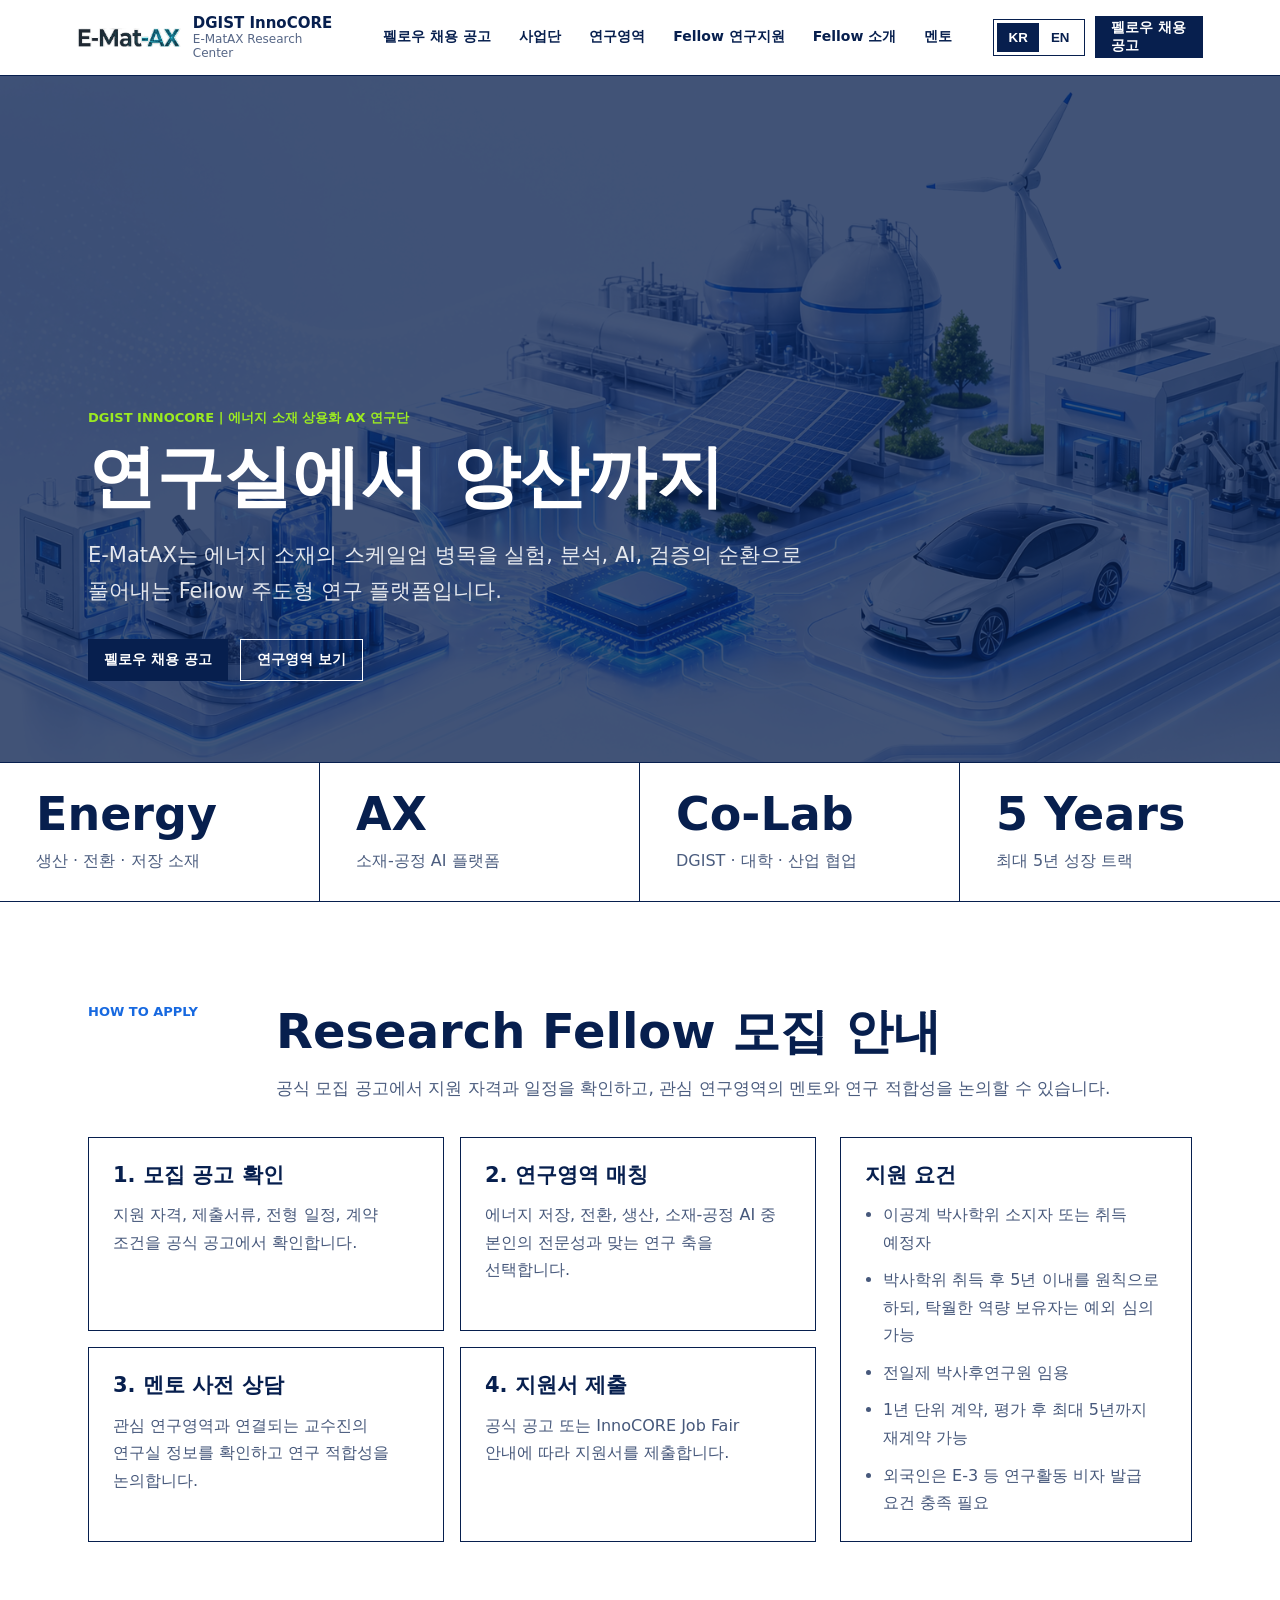
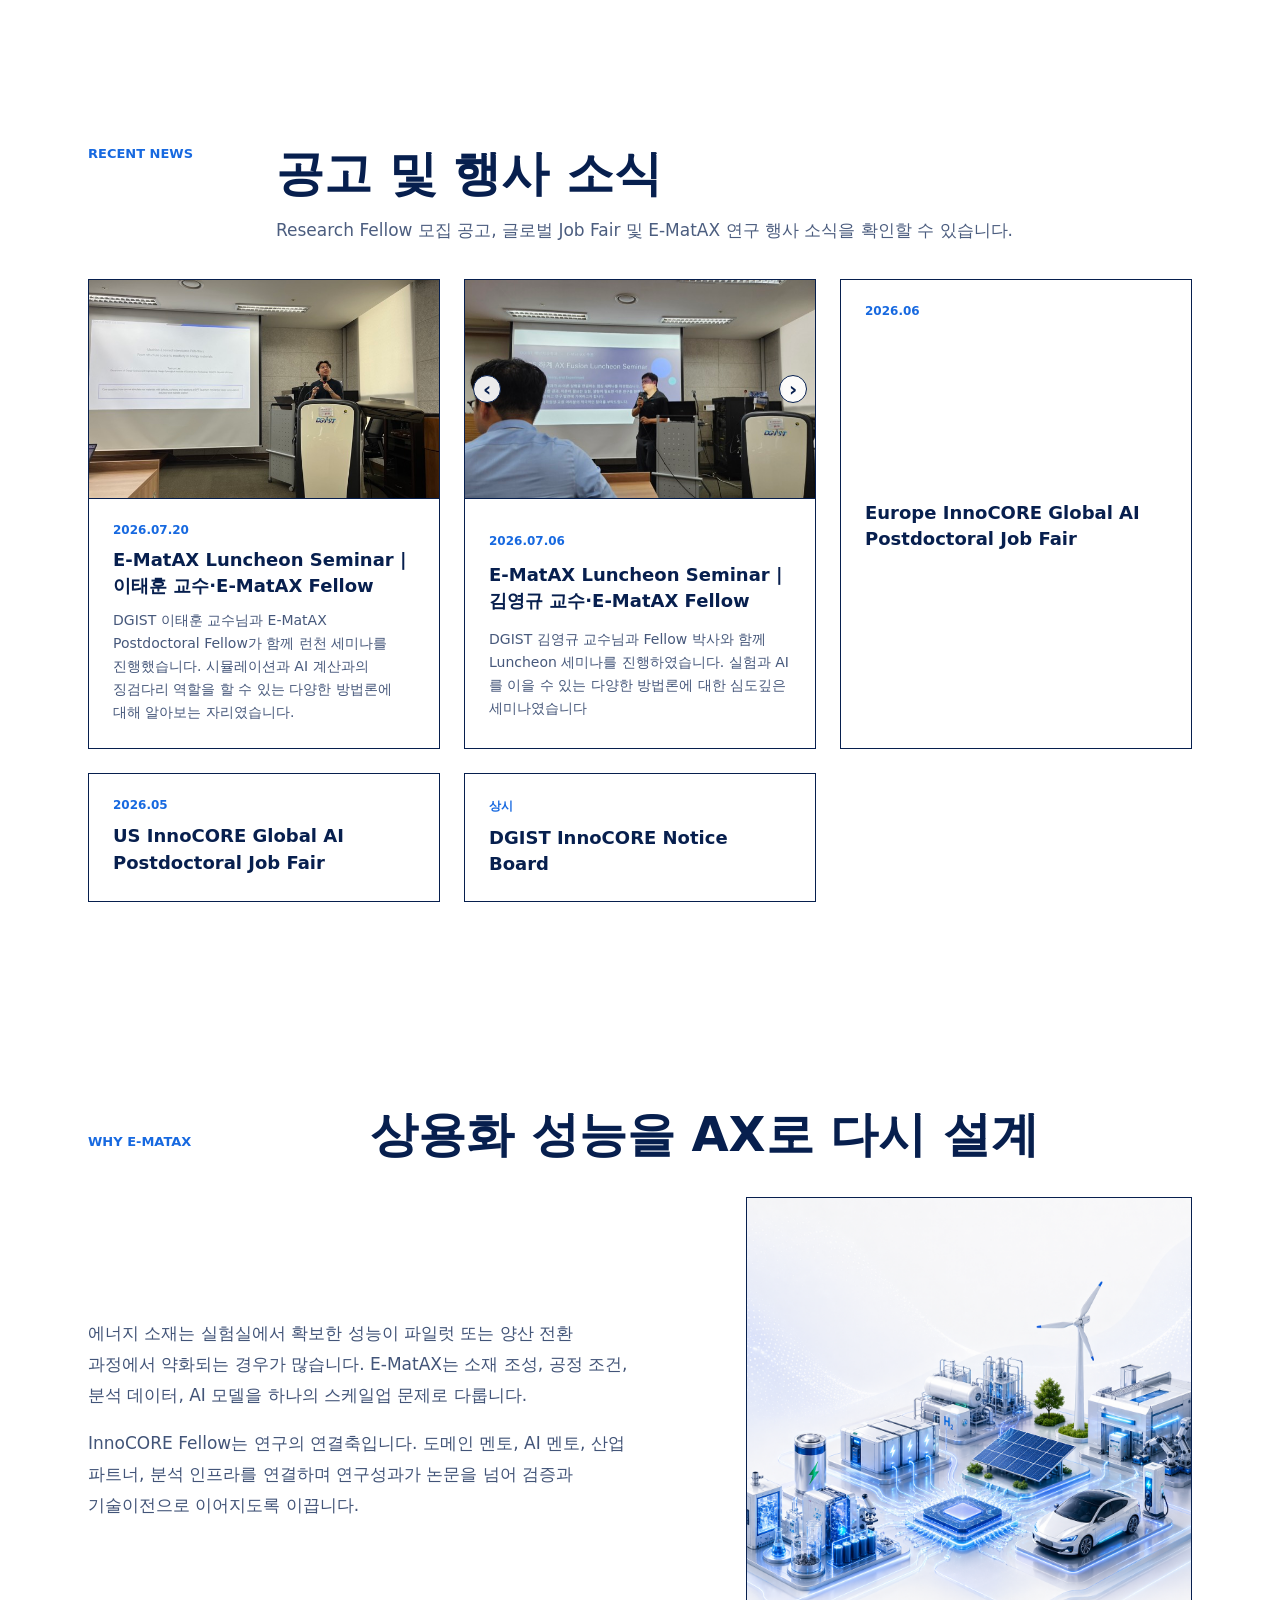
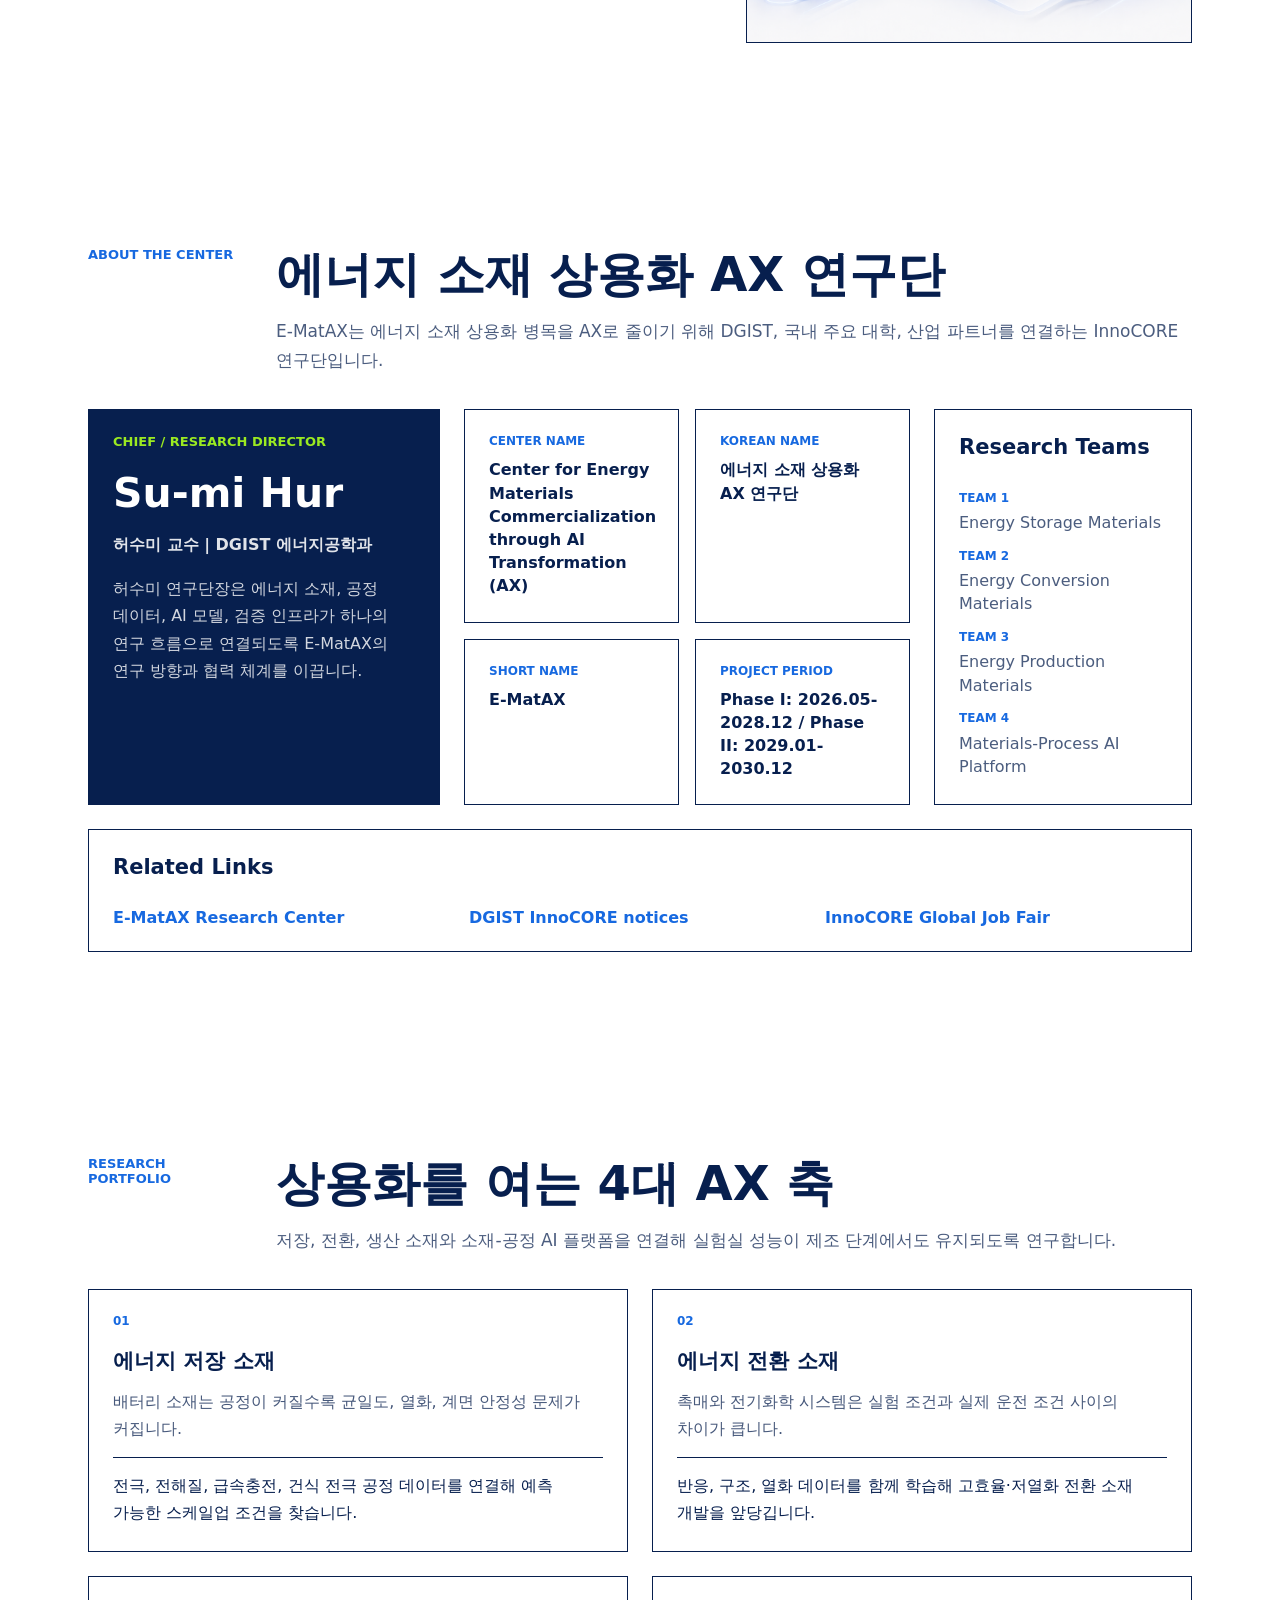
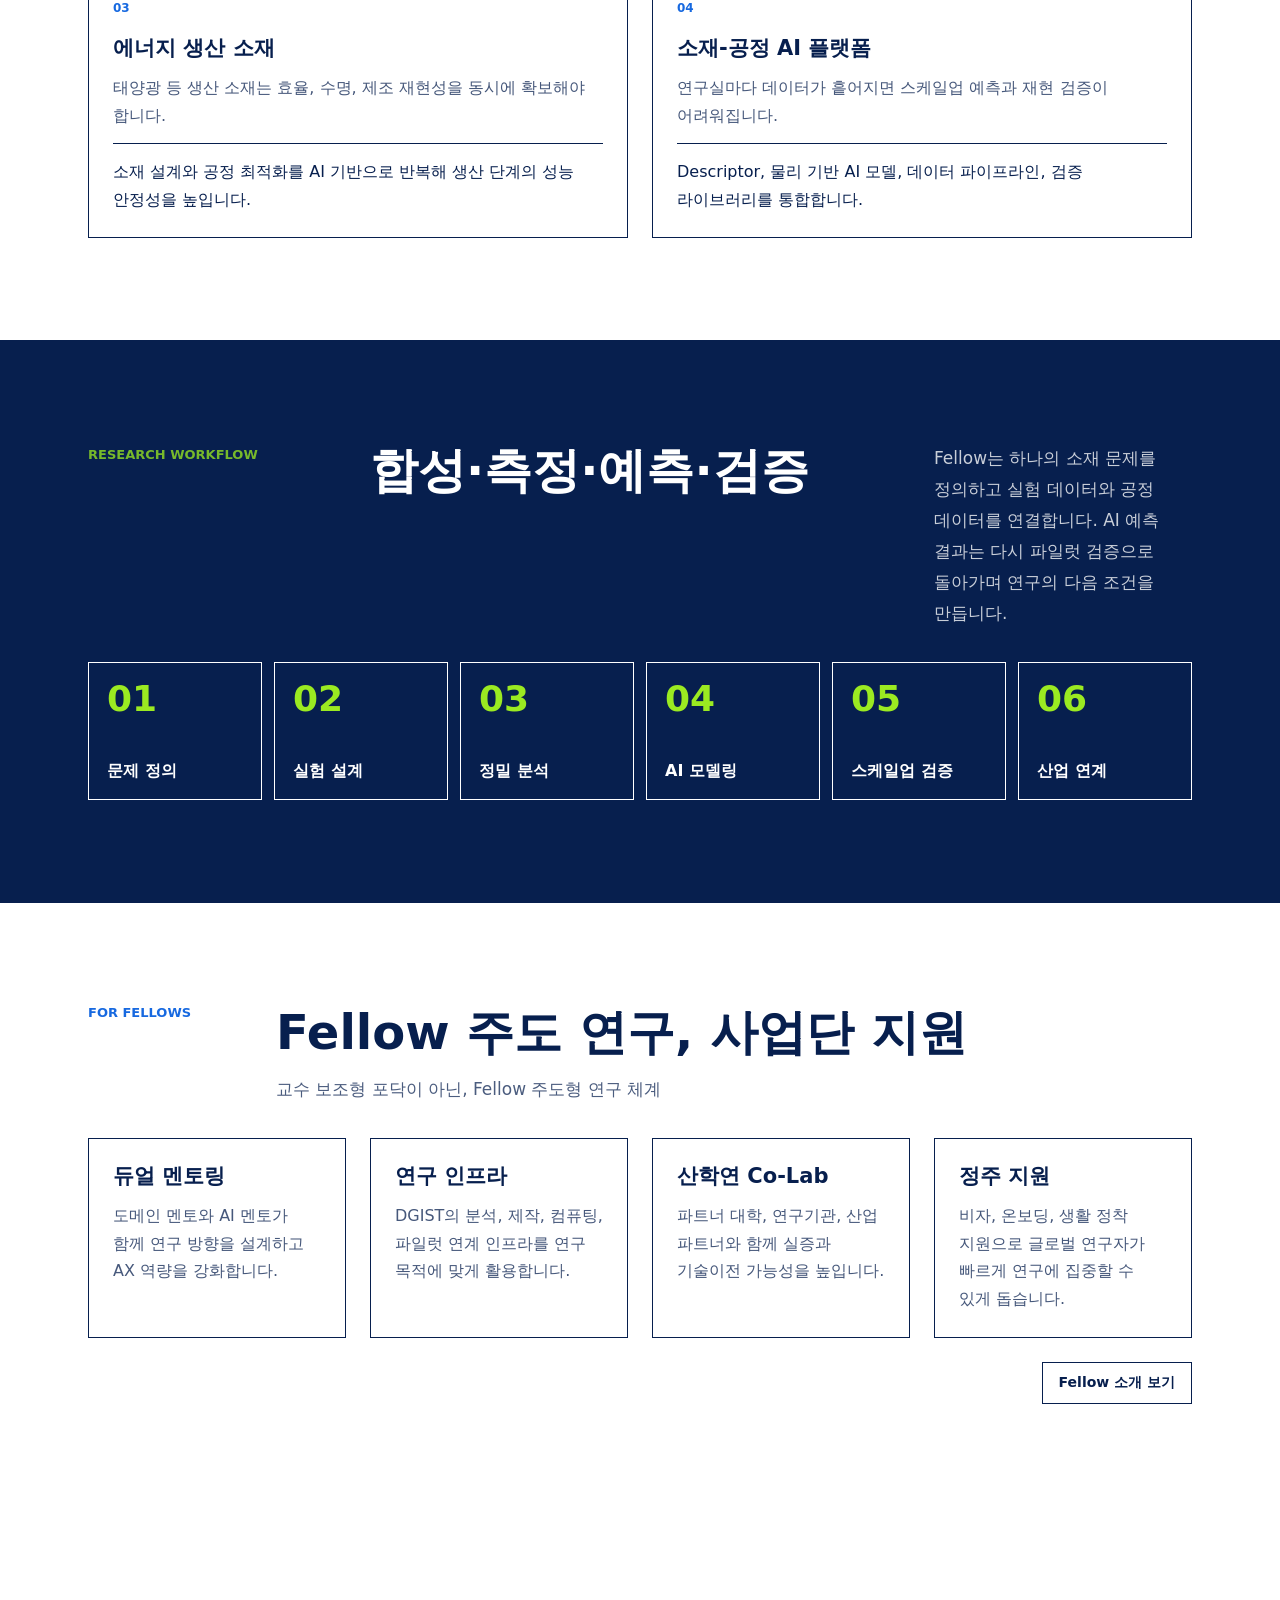
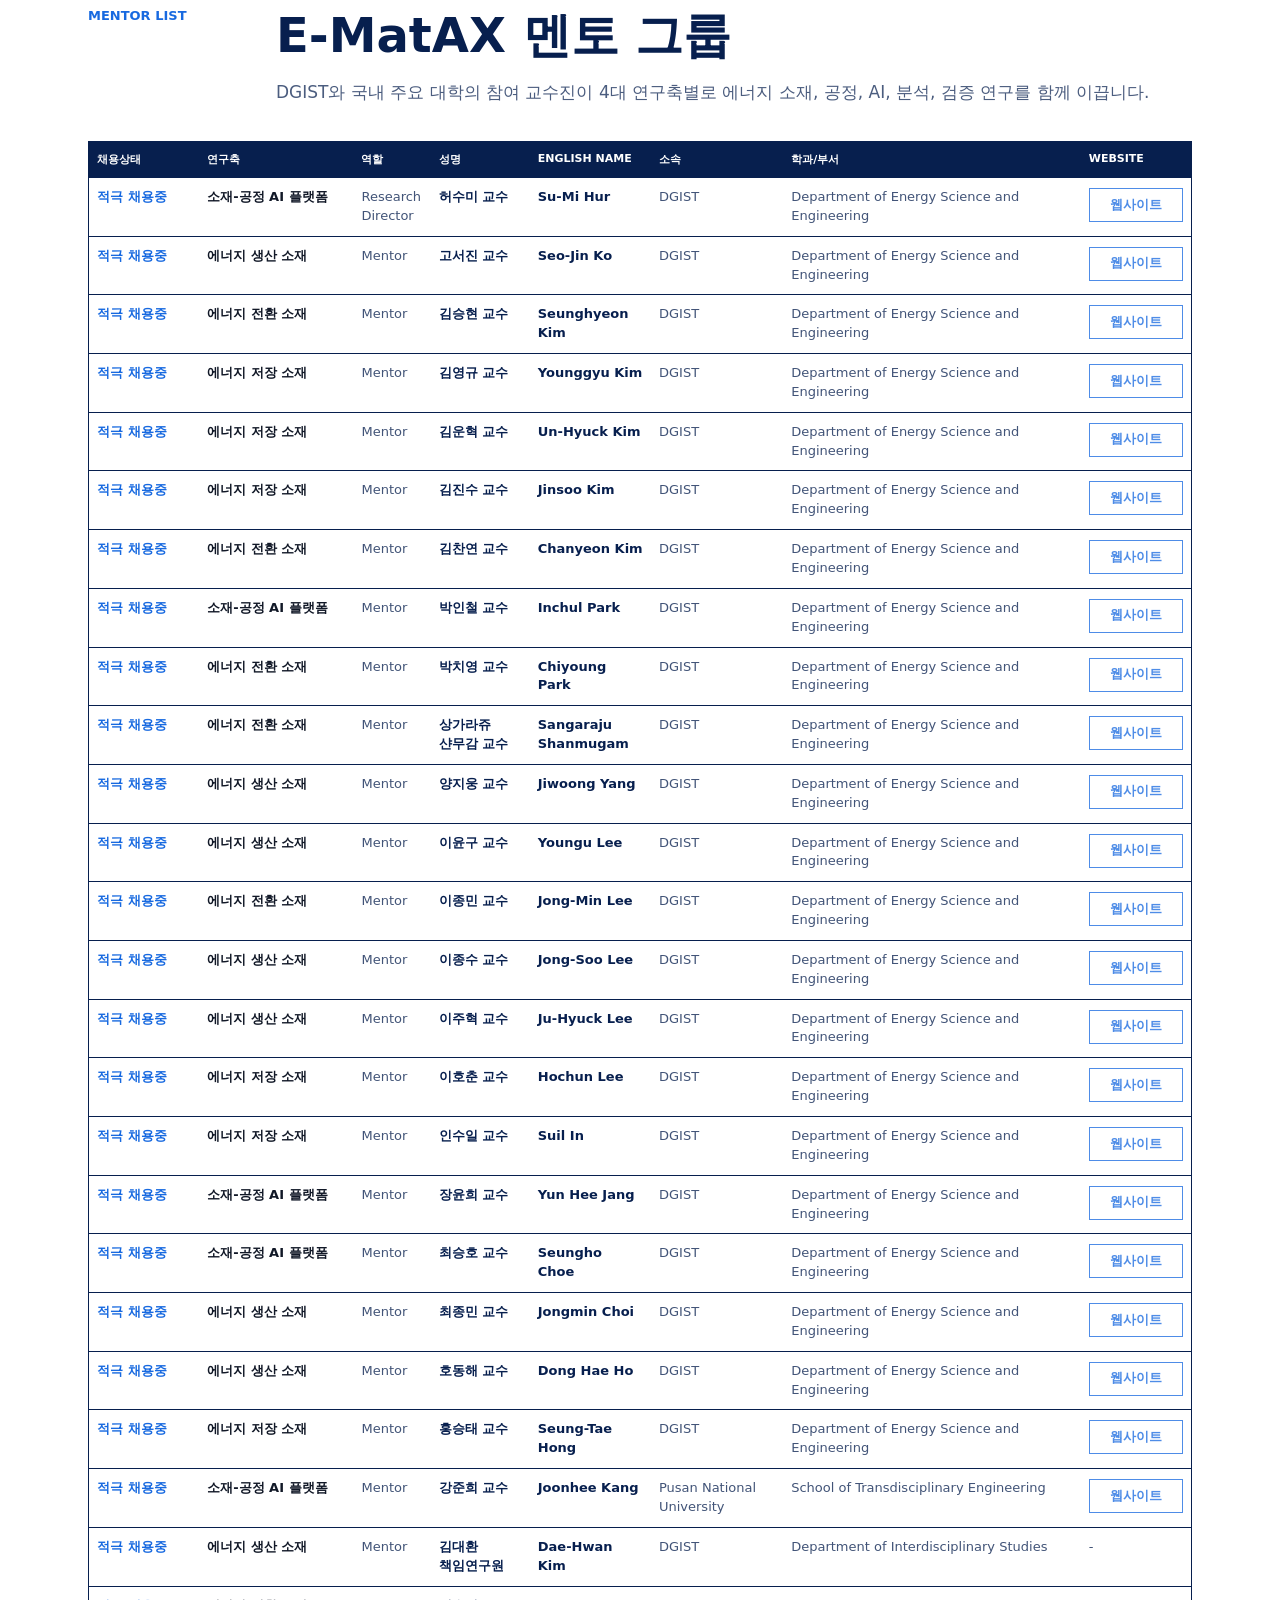
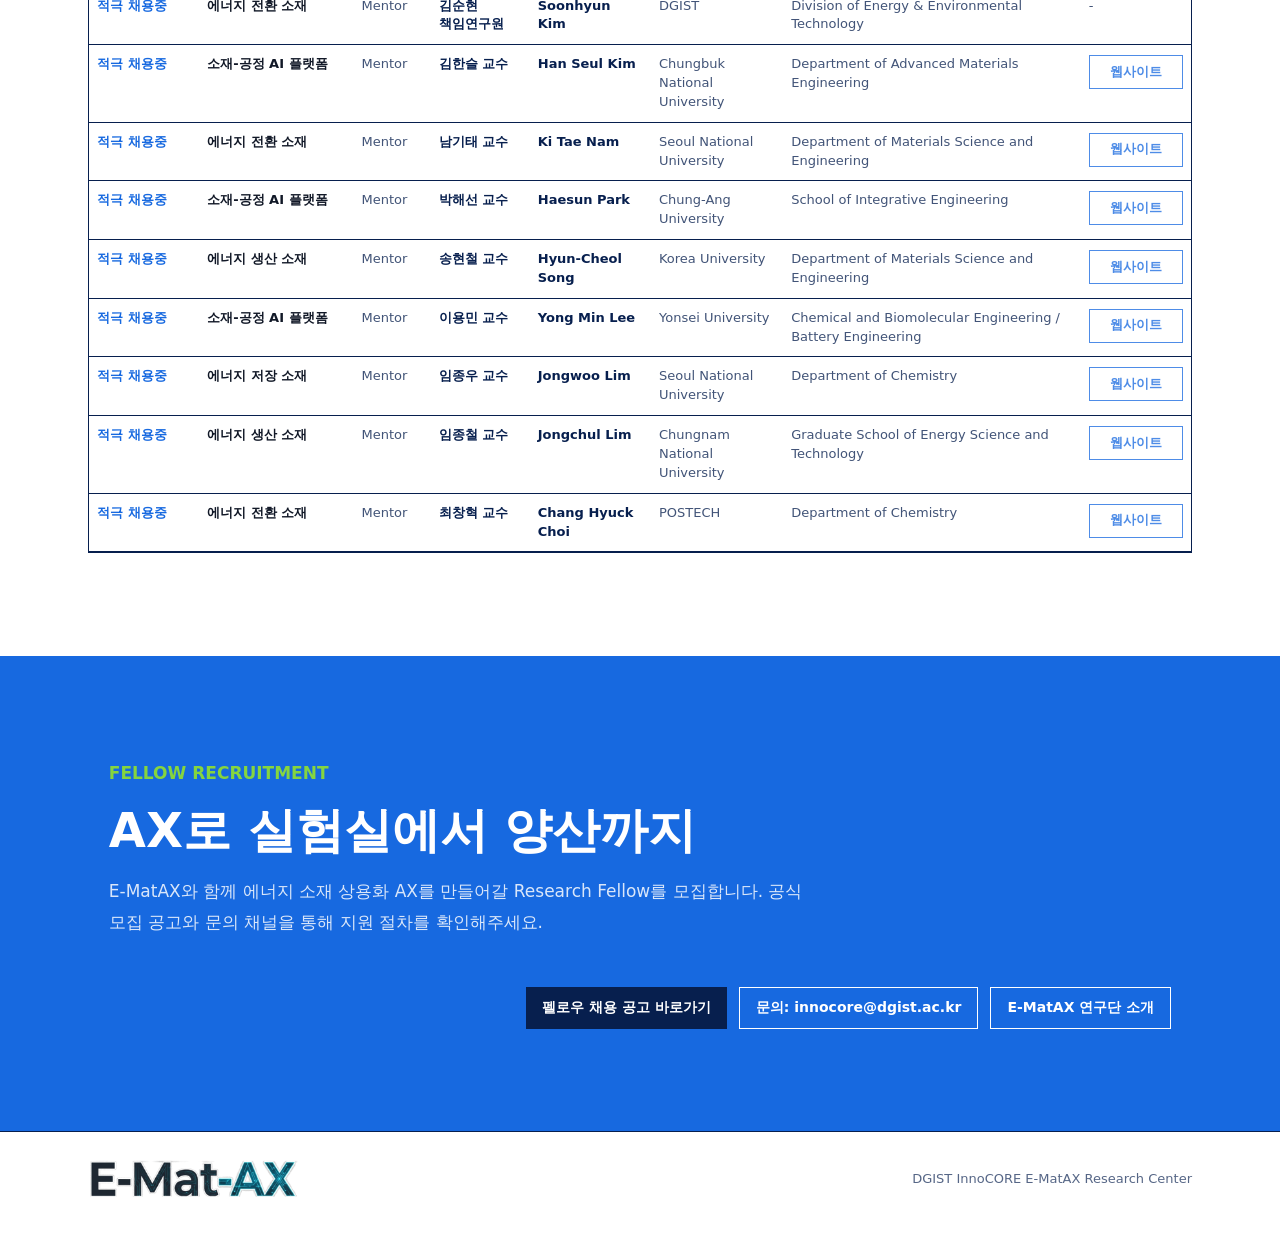
==== index.html @ 0c466709 "perf(news): serve July seminar photos as files" ====
<!doctype html>
<html lang="ko">
  <head>
    <meta charset="utf-8" />
    <meta name="viewport" content="width=device-width, initial-scale=1" />
    <title>DGIST InnoCORE E-MatAX 사업단</title>
    <link rel="icon" href="./assets/favicon.svg" type="image/svg+xml" />
    <link rel="stylesheet" href="./styles.css?v=20260810-news-files-v1" />
  </head>
  <body>
    <a class="skip-link" href="#main">본문으로 바로가기</a>

    <header class="site-header" data-elevated="false">
      <a class="brand" href="#top" aria-label="DGIST InnoCORE E-MatAX home">
        <img src="./assets/ematax-logo.png" alt="" />
        <span>
          <strong>DGIST InnoCORE</strong>
          <em>E-MatAX Research Center</em>
        </span>
      </a>
      <nav class="site-nav" aria-label="주요 메뉴"></nav>
      <div class="header-actions">
        <div class="lang-switch" role="group" aria-label="Language">
          <button type="button" data-lang="ko" aria-pressed="true">KR</button>
          <button type="button" data-lang="en" aria-pressed="false">EN</button>
        </div>
        <a class="header-cta" href="https://www.innocore.or.kr/dgist/notice/sub01" data-field="headerCta">펠로우 채용 공고</a>
      </div>
    </header>

    <main id="main">
      <section class="hero" id="top" aria-labelledby="hero-title">
        <div class="hero-backdrop" aria-hidden="true"></div>
        <div class="hero-inner">
          <p class="eyebrow" data-field="heroEyebrow"></p>
          <h1 id="hero-title" data-field="heroTitle"></h1>
          <p class="hero-lede" data-field="heroLead"></p>
          <div class="hero-actions">
            <a class="primary-action" href="https://www.innocore.or.kr/dgist/notice/sub01" data-field="heroPrimary"></a>
            <a class="secondary-action" href="#research" data-field="heroSecondary"></a>
          </div>
        </div>
      </section>

      <section class="quick-facts" aria-label="핵심 정보"></section>

      <section class="content-band action-band" id="how-apply" aria-labelledby="how-apply-title">
        <div class="section-heading compact">
          <p data-field="howApplyKicker"></p>
          <h2 id="how-apply-title" data-field="howApplyTitle"></h2>
          <span data-field="howApplyLead"></span>
        </div>
        <div class="how-layout">
          <div class="how-steps"></div>
          <aside class="requirements-panel">
            <h3 data-field="requirementsTitle"></h3>
            <ul class="requirements-list"></ul>
          </aside>
        </div>
      </section>

      <section class="content-band news-band" id="news" aria-labelledby="news-title">
        <div class="section-heading compact">
          <p data-field="newsKicker"></p>
          <h2 id="news-title" data-field="newsTitle"></h2>
          <span data-field="newsLead"></span>
        </div>
        <div class="news-list"></div>
      </section>

      <section class="content-band intro-band" id="about" aria-labelledby="about-title">
        <div class="section-heading">
          <p data-field="aboutKicker"></p>
          <h2 id="about-title" data-field="aboutTitle"></h2>
        </div>
        <div class="two-column">
          <div class="narrative">
            <p data-field="aboutBody1"></p>
            <p data-field="aboutBody2"></p>
          </div>
          <figure class="media-panel">
            <img src="./assets/program-visual.png" alt="E-MatAX research platform visual" />
          </figure>
        </div>
      </section>

      <section class="content-band center-band" id="center" aria-labelledby="center-title">
        <div class="section-heading compact">
          <p data-field="centerKicker"></p>
          <h2 id="center-title" data-field="centerTitle"></h2>
          <span data-field="centerLead"></span>
        </div>
        <div class="center-layout">
          <article class="director-card"></article>
          <div class="detail-grid"></div>
          <div class="team-grid"></div>
          <div class="related-links"></div>
        </div>
      </section>

      <section class="content-band" id="research" aria-labelledby="research-title">
        <div class="section-heading compact">
          <p data-field="researchKicker"></p>
          <h2 id="research-title" data-field="researchTitle"></h2>
          <span data-field="researchLead"></span>
        </div>
        <div class="research-grid"></div>
      </section>

      <section class="process-band" aria-labelledby="process-title">
        <div class="process-copy">
          <p data-field="processKicker"></p>
          <h2 id="process-title" data-field="processTitle"></h2>
          <p data-field="processLead"></p>
        </div>
        <div class="process-steps"></div>
      </section>

      <section class="content-band" id="fellows" aria-labelledby="fellows-title">
        <div class="section-heading compact">
          <p data-field="fellowsKicker"></p>
          <h2 id="fellows-title" data-field="fellowsTitle"></h2>
          <span data-field="fellowsLead"></span>
        </div>
        <div class="support-grid"></div>
        <div class="fellow-directory-actions">
          <a class="secondary-action dark" href="./fellows.html" data-field="fellowDirectoryCta"></a>
        </div>
      </section>

      <section class="content-band mentors-band" id="mentors" aria-labelledby="mentors-title">
        <div class="section-heading compact">
          <p data-field="mentorsKicker"></p>
          <h2 id="mentors-title" data-field="mentorsTitle"></h2>
          <span data-field="mentorsLead"></span>
        </div>
        <div class="mentor-table-wrap">
          <table class="mentor-table">
            <thead></thead>
            <tbody></tbody>
          </table>
        </div>
      </section>

      <section class="apply-band" id="apply" aria-labelledby="apply-title">
        <div>
          <p class="eyebrow" data-field="applyKicker"></p>
          <h2 id="apply-title" data-field="applyTitle"></h2>
          <p data-field="applyLead"></p>
        </div>
        <div class="apply-actions"></div>
      </section>
    </main>

    <footer class="site-footer">
      <img src="./assets/ematax-logo.png" alt="E-MatAX" />
      <p data-field="footerText"></p>
    </footer>

    <script src="./content.js?v=20260810-news-files-v1"></script>
    <script src="./app.js?v=20260810-news-files-v1"></script>
  </body>
</html>
---- styles.css ----
:root {
  --white: #ffffff;
  --navy: #071f4e;
  --blue: #1769e0;
  --lime: #9bea21;
  --grid: minmax(clamp(32px, 6vw, 96px), 1fr) repeat(12, minmax(0, 92px)) minmax(clamp(32px, 6vw, 96px), 1fr);
}

* {
  box-sizing: border-box;
}

html {
  scroll-behavior: smooth;
}

body {
  margin: 0;
  color: var(--navy);
  font-family:
    "Pretendard",
    "Inter",
    "Noto Sans KR",
    "Apple SD Gothic Neo",
    system-ui,
    sans-serif;
  font-feature-settings: "ss01", "ss02";
  background: var(--white);
  word-break: keep-all;
}

section[id] {
  scroll-margin-top: 118px;
}

img {
  display: block;
  max-width: 100%;
}

.visually-hidden {
  position: absolute;
  width: 1px;
  height: 1px;
  overflow: hidden;
  clip: rect(0 0 0 0);
  white-space: nowrap;
}

a {
  color: inherit;
}

.skip-link {
  position: fixed;
  top: 12px;
  left: 12px;
  z-index: 20;
  padding: 10px 14px;
  transform: translateY(-140%);
  background: var(--navy);
  color: var(--white);
  text-decoration: none;
}

.skip-link:focus {
  transform: translateY(0);
}

.site-header {
  position: sticky;
  top: 0;
  z-index: 10;
  display: grid;
  grid-template-columns: minmax(220px, 0.95fr) auto minmax(210px, 0.7fr);
  gap: 24px;
  align-items: center;
  padding: 14px clamp(32px, 6vw, 96px);
  background: var(--white);
  border-bottom: 1px solid var(--navy);
}

.brand {
  display: inline-flex;
  align-items: center;
  gap: 12px;
  text-decoration: none;
}

.brand img {
  width: 104px;
  height: auto;
  object-fit: contain;
}

.brand strong,
.brand em {
  display: block;
  font-style: normal;
  line-height: 1.2;
}

.brand strong {
  font-size: 15px;
}

.brand em {
  font-size: 12px;
  opacity: 0.68;
}

.site-nav,
.header-actions,
.lang-switch,
.hero-actions,
.fellow-directory-actions,
.apply-actions {
  display: flex;
  align-items: center;
}

.site-nav {
  justify-content: center;
  gap: 8px;
  scrollbar-width: none;
}

.site-nav::-webkit-scrollbar {
  display: none;
}

.nav-link {
  padding: 9px 10px;
  color: var(--navy);
  font-size: 14px;
  font-weight: 760;
  text-decoration: none;
  white-space: nowrap;
}

.nav-link:hover {
  color: var(--blue);
}

.nav-link[aria-current="page"] {
  color: var(--blue);
}

.header-actions {
  justify-content: flex-end;
  gap: 10px;
}

.lang-switch {
  border: 1px solid var(--navy);
  background: var(--white);
  padding: 3px;
}

.lang-switch button {
  min-width: 42px;
  border: 0;
  padding: 7px 8px;
  background: transparent;
  color: var(--navy);
  font-weight: 820;
  cursor: pointer;
}

.lang-switch button[aria-pressed="true"] {
  background: var(--navy);
  color: var(--white);
}

.header-cta,
.primary-action,
.secondary-action {
  display: inline-flex;
  min-height: 42px;
  align-items: center;
  justify-content: center;
  padding: 0 16px;
  font-size: 14px;
  font-weight: 820;
  text-decoration: none;
}

.header-cta,
.primary-action {
  background: var(--navy);
  color: var(--white);
}

.secondary-action {
  border: 1px solid var(--white);
  color: var(--white);
}

.hero {
  position: relative;
  min-height: calc(84vh - 70px);
  display: grid;
  grid-template-columns: var(--grid);
  align-items: end;
  overflow: hidden;
  isolation: isolate;
  background: url("./assets/hero-visual.png") center / cover;
}

.hero::before {
  content: "";
  position: absolute;
  inset: 0;
  z-index: -1;
  background: var(--navy);
  opacity: 0.76;
}

.hero-inner {
  grid-column: 2 / 12;
  padding: clamp(48px, 9vh, 96px) 0;
  color: var(--white);
}

.eyebrow,
.section-heading p,
.process-copy > p:first-child {
  margin: 0 0 14px;
  color: var(--blue);
  font-size: 13px;
  font-weight: 900;
  letter-spacing: 0;
  text-transform: uppercase;
}

.hero .eyebrow,
.apply-band .eyebrow,
.process-copy > p:first-child {
  color: var(--lime);
}

.hero h1 {
  max-width: 980px;
  margin: 0;
  font-size: clamp(38px, 5.4vw, 68px);
  line-height: 1.05;
  letter-spacing: 0;
  text-wrap: balance;
}

.hero-lede {
  max-width: 760px;
  margin: 24px 0 0;
  color: var(--white);
  opacity: 0.88;
  font-size: clamp(17px, 2vw, 21px);
  line-height: 1.72;
}

.hero-actions {
  flex-wrap: wrap;
  gap: 12px;
  margin-top: 30px;
}

.quick-facts {
  display: grid;
  grid-template-columns: repeat(4, 1fr);
  border-top: 1px solid var(--navy);
  border-bottom: 1px solid var(--navy);
}

.quick-facts article {
  min-height: 132px;
  padding: 28px clamp(18px, 3vw, 36px);
  background: var(--white);
  border-right: 1px solid var(--navy);
}

.quick-facts article:last-child {
  border-right: 0;
}

.quick-facts strong,
.quick-facts span {
  display: block;
}

.quick-facts strong {
  font-size: clamp(28px, 4vw, 46px);
  line-height: 1;
}

.quick-facts span {
  margin-top: 12px;
  line-height: 1.5;
  opacity: 0.72;
}

.content-band,
.process-band,
.apply-band {
  display: grid;
  grid-template-columns: var(--grid);
  padding: clamp(64px, 8vw, 112px) 0;
}

.intro-band,
.center-band,
.news-band {
  background: var(--white);
}

.section-heading,
.two-column,
.how-layout,
.center-layout,
.research-grid,
.process-copy,
.process-steps,
.support-grid,
.fellow-directory-actions,
.fellow-directory,
.openings-grid,
.mentor-table-wrap,
.news-list,
.apply-band > div,
.apply-actions {
  grid-column: 2 / 14;
  min-width: 0;
}

.section-heading {
  display: grid;
  grid-template-columns: repeat(12, minmax(0, 1fr));
  gap: 24px;
  align-items: end;
  margin-bottom: 34px;
}

.section-heading > p {
  grid-column: 1 / 4;
}

.section-heading > h2 {
  grid-column: 4 / 11;
}

.section-heading > span {
  grid-column: 11 / 13;
}

.section-heading.compact {
  display: grid;
  row-gap: 14px;
  align-items: start;
}

.section-heading.compact > p {
  grid-column: 1 / 3;
}

.section-heading.compact > h2 {
  grid-column: 3 / 13;
}

.section-heading.compact > span {
  grid-column: 3 / 13;
  max-width: 940px;
}

.section-heading h2,
.process-copy h2,
.apply-band h2 {
  margin: 0;
  color: var(--navy);
  font-size: clamp(30px, 3.8vw, 48px);
  line-height: 1.16;
  letter-spacing: 0;
  text-wrap: balance;
}

.section-heading span {
  display: block;
  color: var(--navy);
  opacity: 0.72;
  font-size: 17px;
  line-height: 1.72;
}

.two-column {
  display: grid;
  grid-template-columns: repeat(12, minmax(0, 1fr));
  gap: 24px;
  align-items: center;
}

.narrative {
  grid-column: 1 / 7;
}

.media-panel {
  grid-column: 8 / 13;
  margin: 0;
}

.media-panel img {
  width: 100%;
  border: 1px solid var(--navy);
}

.narrative p,
.process-copy p,
.apply-band p {
  color: var(--navy);
  opacity: 0.76;
  font-size: 17px;
  line-height: 1.82;
}

.how-layout,
.center-layout,
.research-grid,
.support-grid,
.fellow-list,
.openings-grid,
.news-list {
  display: grid;
  grid-template-columns: repeat(12, minmax(0, 1fr));
  gap: 24px;
}

.how-steps {
  grid-column: 1 / 9;
  display: grid;
  grid-template-columns: repeat(2, minmax(0, 1fr));
  gap: 16px;
}

.requirements-panel {
  grid-column: 9 / 13;
}

.how-steps article,
.requirements-panel,
.director-card,
.detail-grid article,
.team-grid,
.related-links,
.research-grid article,
.support-grid article,
.fellow-card,
.openings-grid article,
.news-item {
  border: 1px solid var(--navy);
  background: var(--white);
}

.how-steps article,
.requirements-panel,
.research-grid article,
.support-grid article,
.openings-grid article,
.news-item,
.director-card,
.detail-grid article,
.team-grid,
.related-links {
  padding: 24px;
}

.how-steps h3,
.requirements-panel h3,
.director-card h3,
.team-grid h3,
.related-links h3,
.research-grid h3,
.support-grid h3,
.openings-grid h3 {
  margin: 0 0 12px;
  color: var(--navy);
  font-size: 21px;
  line-height: 1.3;
}

.how-steps p,
.research-grid p,
.support-grid p,
.openings-grid p {
  margin: 0;
  color: var(--navy);
  opacity: 0.74;
  line-height: 1.72;
}

.requirements-list {
  margin: 0;
  padding-left: 18px;
  color: var(--navy);
  opacity: 0.74;
  line-height: 1.72;
}

.requirements-list li + li {
  margin-top: 10px;
}

.director-card {
  grid-column: 1 / 5;
  background: var(--navy);
  color: var(--white);
}

.director-card span {
  display: block;
  margin-bottom: 18px;
  color: var(--lime);
  font-size: 13px;
  font-weight: 900;
  text-transform: uppercase;
}

.director-card h3 {
  color: var(--white);
  font-size: clamp(28px, 3.2vw, 42px);
}

.director-card strong {
  display: block;
  color: var(--white);
  opacity: 0.88;
  line-height: 1.5;
}

.director-card p {
  margin: 18px 0 0;
  color: var(--white);
  opacity: 0.82;
  line-height: 1.72;
}

.detail-grid {
  grid-column: 5 / 10;
  display: grid;
  grid-template-columns: repeat(2, minmax(0, 1fr));
  gap: 16px;
}

.team-grid {
  grid-column: 10 / 13;
  display: grid;
  gap: 12px;
}

.related-links {
  grid-column: 1 / 13;
  display: grid;
  grid-template-columns: repeat(3, minmax(0, 1fr));
  gap: 14px;
}

.related-links h3 {
  grid-column: 1 / 4;
}

.detail-grid span,
.team-grid article strong,
.news-item span,
.item-number {
  display: block;
  color: var(--blue);
  font-size: 12px;
  font-weight: 900;
  text-transform: uppercase;
}

.detail-grid strong {
  display: block;
  margin-top: 10px;
  line-height: 1.45;
}

.team-grid article {
  display: grid;
  gap: 4px;
}

.team-grid article span {
  opacity: 0.72;
  line-height: 1.45;
}

.related-link,
.table-link {
  color: var(--blue);
  font-weight: 820;
  text-decoration: none;
}

.mentor-table .table-link {
  display: inline-flex;
  min-width: 0;
  min-height: 34px;
  align-items: center;
  justify-content: center;
  border: 1px solid var(--blue);
  padding: 0 10px;
  white-space: nowrap;
}

.related-link:hover,
.table-link:hover,
.news-item:hover strong,
.news-item:hover .news-link {
  text-decoration: underline;
}

.fellow-directory-actions {
  justify-content: flex-end;
  margin-top: 24px;
}

.fellow-directory {
  display: grid;
  grid-template-columns: repeat(12, minmax(0, 1fr));
  gap: 28px 24px;
  min-width: 0;
}

.fellow-directory-hero {
  grid-column: 1 / 13;
  display: grid;
  grid-template-columns: repeat(12, minmax(0, 1fr));
  gap: 18px 24px;
  align-items: end;
}

.fellow-directory-hero .eyebrow {
  grid-column: 1 / 3;
}

.fellow-directory-hero h1 {
  grid-column: 3 / 13;
  margin: 0;
  color: var(--navy);
  font-size: clamp(42px, 5vw, 64px);
  line-height: 1.04;
  letter-spacing: 0;
}

.fellow-directory-hero > p:last-child {
  grid-column: 3 / 11;
  margin: 0;
  color: var(--navy);
  opacity: 0.74;
  font-size: 18px;
  line-height: 1.72;
}

.fellow-list {
  grid-column: 1 / 13;
  grid-template-columns: repeat(3, minmax(0, 1fr));
}

.fellow-card {
  display: grid;
  grid-template-rows: auto 1fr;
  min-width: 0;
}

.fellow-photo {
  margin: 0;
  border-bottom: 1px solid var(--navy);
  background: var(--white);
  aspect-ratio: 4 / 3;
  overflow: hidden;
}

.fellow-photo img {
  width: 100%;
  height: 100%;
  object-fit: cover;
}

.fellow-card-body {
  display: grid;
  gap: 14px;
  padding: 22px;
}

.fellow-status {
  width: max-content;
  max-width: 100%;
  border: 1px solid var(--blue);
  padding: 6px 9px;
  color: var(--blue);
  font-size: 12px;
  font-weight: 900;
  line-height: 1.2;
  text-transform: uppercase;
}

.fellow-card h2 {
  margin: 0;
  color: var(--navy);
  font-size: 24px;
  line-height: 1.2;
}

.fellow-name-en,
.fellow-summary {
  margin: 0;
  color: var(--navy);
}

.fellow-name-en {
  opacity: 0.62;
  font-weight: 720;
}

.fellow-name-en:empty {
  display: none;
}

.fellow-meta {
  display: grid;
  gap: 10px;
  margin: 0;
}

.fellow-meta div {
  display: grid;
  gap: 4px;
  min-width: 0;
}

.fellow-meta dt,
.fellow-meta dd {
  margin: 0;
}

.fellow-meta dt {
  color: var(--blue);
  font-size: 12px;
  font-weight: 900;
  text-transform: uppercase;
}

.fellow-meta dd {
  color: var(--navy);
  line-height: 1.45;
  overflow-wrap: anywhere;
}

.fellow-summary {
  opacity: 0.74;
  line-height: 1.72;
}

.admin-shell {
  grid-column: 2 / 14;
  display: grid;
  gap: 34px;
  min-width: 0;
}

.admin-heading {
  display: grid;
  grid-template-columns: repeat(12, minmax(0, 1fr));
  gap: 16px 24px;
  align-items: end;
}

.admin-heading .eyebrow {
  grid-column: 1 / 3;
}

.admin-heading h1 {
  grid-column: 3 / 13;
  margin: 0;
  color: var(--navy);
  font-size: clamp(36px, 4.4vw, 58px);
  line-height: 1.06;
  letter-spacing: 0;
}

.admin-heading p:last-child {
  grid-column: 3 / 11;
  margin: 0;
  color: var(--navy);
  opacity: 0.72;
  font-size: 16px;
  line-height: 1.7;
}

.admin-section {
  display: grid;
  gap: 18px;
  min-width: 0;
}

.admin-section-heading {
  display: grid;
  grid-template-columns: repeat(12, minmax(0, 1fr));
  gap: 10px 24px;
  align-items: end;
}

.admin-section-heading h2 {
  grid-column: 1 / 5;
  margin: 0;
  color: var(--navy);
  font-size: clamp(24px, 2.6vw, 34px);
  line-height: 1.16;
}

.admin-section-heading p {
  grid-column: 5 / 12;
  margin: 0;
  color: var(--navy);
  opacity: 0.72;
  line-height: 1.7;
}

.admin-toolbar {
  display: grid;
  grid-template-columns: repeat(auto-fit, minmax(150px, 1fr));
  gap: 12px;
  align-items: stretch;
}

.admin-stat,
.admin-button,
.admin-status,
.admin-output-panel,
.admin-table-wrap {
  border: 1px solid var(--navy);
  background: var(--white);
}

.admin-stat {
  display: grid;
  gap: 4px;
  padding: 16px;
}

.admin-stat span {
  color: var(--blue);
  font-size: 12px;
  font-weight: 900;
  text-transform: uppercase;
}

.admin-stat strong {
  color: var(--navy);
  font-size: 32px;
  line-height: 1;
}

.admin-button {
  display: inline-flex;
  min-height: 54px;
  align-items: center;
  justify-content: center;
  padding: 0 18px;
  color: var(--navy);
  font: inherit;
  font-weight: 850;
  cursor: pointer;
}

.admin-button.primary {
  background: var(--navy);
  color: var(--white);
}

.admin-button.danger {
  border-color: #b91c1c;
  color: #b91c1c;
}

.admin-button:hover {
  color: var(--blue);
}

.admin-button.primary:hover {
  color: var(--lime);
}

.admin-status {
  display: block;
  padding: 14px 16px;
  color: var(--navy);
  font-weight: 800;
  line-height: 1.5;
}

.admin-status:empty {
  display: none;
}

.admin-status[data-tone="success"] {
  border-color: #0f766e;
  background: #f0fdfa;
  color: #115e59;
}

.admin-status[data-tone="error"] {
  border-color: #b91c1c;
  background: #fef2f2;
  color: #991b1b;
}

.admin-status[data-tone="pending"] {
  border-color: var(--blue);
  background: #f5fbff;
  color: var(--navy);
}

.admin-table-wrap {
  overflow-x: auto;
}

.admin-table {
  width: 100%;
  min-width: 920px;
  border-collapse: collapse;
  table-layout: fixed;
}

.admin-table th,
.admin-table td {
  border-bottom: 1px solid var(--navy);
  padding: 14px 16px;
  text-align: left;
  vertical-align: middle;
}

.admin-table tr:last-child td {
  border-bottom: 0;
}

.admin-table th {
  background: var(--navy);
  color: var(--white);
  font-size: 12px;
  text-transform: uppercase;
}

.admin-table th:nth-child(1) {
  width: 24%;
}

.admin-table th:nth-child(2) {
  width: 26%;
}

.admin-table th:nth-child(3) {
  width: 18%;
}

.admin-table th:nth-child(4) {
  width: 32%;
}

.admin-table td strong,
.admin-table td span {
  display: block;
}

.admin-table td strong {
  color: var(--navy);
}

.admin-table td span {
  margin-top: 4px;
  opacity: 0.62;
  font-size: 13px;
}

.admin-radio-group {
  display: grid;
  grid-template-columns: repeat(2, minmax(0, 1fr));
  gap: 8px;
}

.admin-radio-group label {
  display: flex;
  min-height: 42px;
  align-items: center;
  gap: 8px;
  border: 1px solid var(--navy);
  padding: 0 12px;
  cursor: pointer;
}

.admin-radio-group input {
  accent-color: var(--blue);
}

.admin-radio-group span {
  margin: 0;
  color: var(--navy);
  opacity: 1;
  font-size: 14px;
  font-weight: 820;
}

.admin-output-panel {
  display: grid;
  gap: 10px;
  padding: 18px;
}

.admin-output-panel label {
  color: var(--blue);
  font-size: 12px;
  font-weight: 900;
  text-transform: uppercase;
}

.admin-output-panel textarea {
  width: 100%;
  min-height: 280px;
  resize: vertical;
  border: 1px solid var(--navy);
  padding: 14px;
  color: var(--navy);
  font: 13px/1.55 ui-monospace, SFMono-Regular, Menlo, Consolas, monospace;
}

.fellow-admin-list {
  display: grid;
  gap: 18px;
}

.fellow-admin-card {
  display: grid;
  grid-template-columns: minmax(180px, 280px) minmax(0, 1fr);
  align-items: start;
  border: 1px solid var(--navy);
  background: var(--white);
  min-width: 0;
  overflow: hidden;
}

.fellow-admin-preview {
  margin: 0;
  border-right: 1px solid var(--navy);
  background: var(--white);
  width: 100%;
  height: clamp(220px, 28vw, 360px);
  align-self: start;
  overflow: hidden;
}

.fellow-admin-preview img {
  width: 100%;
  height: 100%;
  object-fit: cover;
}

.fellow-admin-body {
  display: grid;
  gap: 16px;
  padding: 20px;
  min-width: 0;
}

.fellow-admin-body h3 {
  margin: 0;
  color: var(--navy);
  font-size: 24px;
  line-height: 1.2;
}

.fellow-admin-fields {
  display: grid;
  grid-template-columns: repeat(3, minmax(0, 1fr));
  gap: 12px;
}

.admin-field {
  display: grid;
  gap: 6px;
  min-width: 0;
}

.admin-field:last-child {
  grid-column: 1 / -1;
}

.admin-field span {
  color: var(--blue);
  font-size: 12px;
  font-weight: 900;
  text-transform: uppercase;
}

.admin-field input,
.admin-field textarea {
  width: 100%;
  border: 1px solid var(--navy);
  padding: 10px 12px;
  color: var(--navy);
  font: inherit;
}

.admin-field textarea {
  resize: vertical;
  line-height: 1.6;
}

.fellow-photo-actions {
  display: flex;
  flex-wrap: wrap;
  gap: 8px;
}

.news-admin-list {
  display: grid;
  gap: 18px;
}

.news-admin-card {
  display: grid;
  gap: 16px;
  border: 1px solid var(--navy);
  background: var(--white);
  padding: 20px;
  min-width: 0;
}

.news-admin-card-heading {
  display: flex;
  flex-wrap: wrap;
  align-items: center;
  justify-content: space-between;
  gap: 12px;
}

.news-admin-card-heading h3 {
  margin: 0;
  color: var(--navy);
  font-size: 22px;
  line-height: 1.2;
}

.news-admin-fields {
  display: grid;
  grid-template-columns: repeat(auto-fit, minmax(220px, 1fr));
  gap: 12px;
}

.news-photo-actions {
  display: flex;
  flex-wrap: wrap;
  gap: 8px;
}

.news-image-list {
  display: grid;
  grid-template-columns: repeat(auto-fit, minmax(160px, 1fr));
  gap: 12px;
}

.news-image-card {
  display: grid;
  gap: 8px;
  margin: 0;
  border: 1px solid var(--navy);
  background: var(--white);
  padding: 8px;
  min-width: 0;
}

.news-image-card img {
  width: 100%;
  aspect-ratio: 16 / 10;
  object-fit: cover;
}

.news-image-card .admin-button {
  width: 100%;
}

.news-image-empty {
  margin: 0;
  border: 1px dashed var(--navy);
  padding: 16px;
  color: var(--navy);
  opacity: 0.7;
}

.file-button {
  position: relative;
  overflow: hidden;
}

.file-button input {
  position: absolute;
  inset: 0;
  opacity: 0;
  cursor: pointer;
}

.research-grid article {
  grid-column: span 6;
}

.item-number {
  margin-bottom: 20px;
}

.research-grid .solution {
  margin-top: 14px;
  padding-top: 14px;
  border-top: 1px solid var(--navy);
  color: var(--navy);
  opacity: 1;
}

.process-band {
  row-gap: 34px;
  background: var(--navy);
  color: var(--white);
}

.process-copy {
  display: grid;
  grid-template-columns: repeat(12, minmax(0, 1fr));
  gap: 24px;
  align-items: start;
}

.process-copy > p:first-child {
  grid-column: 1 / 4;
}

.process-copy h2 {
  grid-column: 4 / 10;
  color: var(--white);
}

.process-copy p:last-child {
  grid-column: 10 / 13;
  margin: 0;
  color: var(--white);
  opacity: 0.78;
}

.process-steps {
  display: grid;
  grid-template-columns: repeat(6, minmax(0, 1fr));
  gap: 12px;
}

.process-steps article {
  min-height: 138px;
  display: flex;
  flex-direction: column;
  justify-content: space-between;
  border: 1px solid var(--white);
  padding: 18px;
}

.process-steps span {
  width: max-content;
  color: var(--lime);
  font-size: clamp(26px, 3.2vw, 36px);
  font-weight: 840;
  line-height: 1;
  font-variant-numeric: tabular-nums;
}

.process-steps strong {
  color: var(--white);
  font-size: 16px;
  line-height: 1.35;
  overflow-wrap: anywhere;
}

.support-grid article {
  grid-column: span 3;
}

.openings-grid article {
  grid-column: span 6;
  display: grid;
  gap: 18px;
}

.openings-grid article:only-child {
  grid-column: 3 / 11;
}

.opening-status {
  width: max-content;
  border: 1px solid var(--blue);
  padding: 6px 10px;
  color: var(--blue);
  font-size: 12px;
  font-weight: 900;
  text-transform: uppercase;
}

.openings-grid dl {
  display: grid;
  grid-template-columns: minmax(84px, max-content) minmax(0, 1fr);
  gap: 8px 18px;
  margin: 0;
}

.openings-grid dt,
.openings-grid dd {
  margin: 0;
  line-height: 1.52;
}

.openings-grid dt {
  color: var(--blue);
  font-size: 12px;
  font-weight: 900;
  text-transform: uppercase;
}

.openings-grid dd {
  color: var(--navy);
  opacity: 0.8;
}

.opening-link {
  width: max-content;
  min-height: 38px;
  display: inline-flex;
  align-items: center;
  border: 1px solid var(--navy);
  padding: 0 14px;
  color: var(--navy);
  font-weight: 820;
  text-decoration: none;
}

.opening-link:hover {
  color: var(--blue);
  border-color: var(--blue);
}

.opening-actions,
.pi-actions {
  display: flex;
  flex-wrap: wrap;
  gap: 10px;
}

.mentor-table-wrap {
  width: 100%;
  max-width: 100%;
  min-width: 0;
  overflow: auto;
  contain: layout paint;
  border: 1px solid var(--navy);
  background: var(--white);
}

.mentor-table {
  width: 100%;
  min-width: 0;
  border-collapse: collapse;
  table-layout: fixed;
  font-size: 13px;
}

.mentor-col-recruiting {
  width: 10%;
}

.mentor-col-area {
  width: 14%;
}

.mentor-col-role {
  width: 7%;
}

.mentor-col-name {
  width: 9%;
}

.mentor-col-name-en {
  width: 11%;
}

.mentor-col-affiliation {
  width: 12%;
}

.mentor-col-department {
  width: 27%;
}

.mentor-col-website {
  width: 10%;
}

.mentor-table th,
.mentor-table td {
  padding: 10px 8px;
  border-bottom: 1px solid var(--navy);
  text-align: left;
  vertical-align: top;
  overflow-wrap: anywhere;
}

.mentor-table th {
  position: sticky;
  top: 0;
  background: var(--navy);
  color: var(--white);
  font-size: 11px;
  text-transform: uppercase;
}

.mentor-table td {
  color: var(--navy);
  line-height: 1.45;
  opacity: 0.76;
}

.mentor-table td:nth-child(1),
.mentor-table td:nth-child(2),
.mentor-table td:nth-child(4),
.mentor-table td:nth-child(5) {
  opacity: 1;
  font-weight: 820;
}

.mentor-table td:nth-child(1) {
  color: var(--blue);
}

.mentor-table td:nth-child(2),
.mentor-table .mentor-area-cell {
  color: #111827;
}

.mentor-table .mentor-recruiting-cell[data-status="inactive"] {
  color: #6b7280;
}

.mentor-table td:nth-child(8) .table-link {
  width: 100%;
}

.news-list {
  grid-template-columns: repeat(3, minmax(0, 1fr));
}

.news-item {
  display: grid;
  gap: 0;
  overflow: hidden;
  padding: 0;
  text-decoration: none;
}

.news-item-body {
  display: grid;
  gap: 10px;
  padding: 24px;
}

.news-media {
  position: relative;
  margin: 0;
  border-bottom: 1px solid var(--navy);
  background: var(--white);
  aspect-ratio: 16 / 10;
  overflow: hidden;
}

.news-media-button {
  display: block;
  width: 100%;
  height: 100%;
  border: 0;
  background: transparent;
  padding: 0;
  cursor: zoom-in;
}

.news-media img {
  width: 100%;
  height: 100%;
  object-fit: cover;
  transition: opacity 220ms ease, transform 220ms ease;
}

.news-media[data-transitioning="true"] img {
  opacity: 0;
  transform: scale(0.985);
}

.news-carousel-arrow {
  position: absolute;
  top: 50%;
  display: inline-flex;
  width: 28px;
  height: 28px;
  align-items: center;
  justify-content: center;
  border: 1px solid var(--navy);
  border-radius: 999px;
  background: rgba(255, 255, 255, 0.92);
  color: var(--navy);
  font: inherit;
  font-size: 20px;
  font-weight: 900;
  line-height: 1;
  transform: translateY(-50%);
  cursor: pointer;
  transition: background 160ms ease, color 160ms ease, opacity 160ms ease;
}

.news-carousel-arrow:hover {
  background: var(--navy);
  color: var(--white);
}

.news-carousel-arrow.prev {
  left: 8px;
}

.news-carousel-arrow.next {
  right: 8px;
}

.news-link,
.news-item strong {
  display: block;
  color: var(--navy);
  font-size: 18px;
  font-weight: 900;
  line-height: 1.45;
  text-decoration: none;
}

.news-description {
  margin: 0;
  color: var(--navy);
  opacity: 0.74;
  font-size: 14px;
  line-height: 1.64;
  overflow-wrap: anywhere;
  white-space: pre-line;
}

.news-lightbox {
  position: fixed;
  inset: 0;
  z-index: 60;
  display: grid;
  place-items: center;
  padding: 56px 24px 32px;
  background: rgba(7, 31, 78, 0.86);
  opacity: 0;
  pointer-events: none;
  transition: opacity 200ms ease;
}

.news-lightbox[data-open="true"] {
  opacity: 1;
  pointer-events: auto;
}

.news-lightbox-panel {
  position: relative;
  display: grid;
  width: min(1180px, 100%);
  height: min(82vh, 860px);
  place-items: center;
}

.news-lightbox-image {
  max-width: 100%;
  max-height: 100%;
  border: 1px solid var(--white);
  background: var(--white);
  object-fit: contain;
  transition: opacity 220ms ease, transform 220ms ease;
}

.news-lightbox[data-transitioning="true"] .news-lightbox-image {
  opacity: 0;
  transform: scale(0.985);
}

.news-lightbox-close,
.news-lightbox-arrow {
  position: absolute;
  display: inline-flex;
  align-items: center;
  justify-content: center;
  border: 1px solid var(--white);
  border-radius: 999px;
  background: var(--white);
  color: var(--navy);
  font: inherit;
  font-weight: 900;
  cursor: pointer;
}

.news-lightbox-close {
  top: -44px;
  right: 0;
  width: 36px;
  height: 36px;
  font-size: 24px;
  line-height: 1;
}

.news-lightbox-arrow {
  top: 50%;
  width: 38px;
  height: 38px;
  font-size: 28px;
  transform: translateY(-50%);
}

.news-lightbox-arrow[hidden] {
  display: none;
}

.news-lightbox-arrow.prev {
  left: 10px;
}

.news-lightbox-arrow.next {
  right: 10px;
}

body[data-lightbox-open="true"] {
  overflow: hidden;
}

.apply-band {
  grid-template-columns: var(--grid);
  gap: 32px;
  align-items: center;
  background: var(--blue);
  color: var(--white);
}

.apply-band > div:first-child {
  grid-column: 2 / 10;
}

.apply-band h2 {
  color: var(--white);
}

.apply-band p {
  max-width: 720px;
  color: var(--white);
  opacity: 0.84;
}

.apply-actions {
  grid-column: 10 / 14;
  flex-wrap: wrap;
  justify-content: flex-end;
  gap: 12px;
}

.site-footer {
  display: grid;
  grid-template-columns: var(--grid);
  align-items: center;
  padding: 28px 0 36px;
  border-top: 1px solid var(--navy);
}

.site-footer img {
  grid-column: 2 / 5;
  width: min(210px, 44vw);
}

.site-footer p {
  grid-column: 8 / 14;
  margin: 0;
  font-size: 13px;
  text-align: right;
  opacity: 0.68;
}

.pi-detail {
  grid-column: 2 / 14;
  display: grid;
  grid-template-columns: repeat(12, minmax(0, 1fr));
  gap: 24px;
  min-width: 0;
}

.pi-hero {
  grid-column: 1 / 13;
  display: grid;
  gap: 16px;
}

.pi-hero.has-visual-header {
  gap: 0;
}

.pi-hero .related-link {
  width: max-content;
}

.pi-hero h1 {
  margin: 0;
  color: var(--navy);
  font-size: clamp(42px, 5.2vw, 68px);
  line-height: 1.04;
  letter-spacing: 0;
}

.pi-hero p {
  max-width: 820px;
  margin: 0;
  color: var(--navy);
  opacity: 0.76;
  font-size: 20px;
  line-height: 1.6;
}

.pi-meta-grid {
  grid-column: 1 / 6;
  display: grid;
  grid-template-columns: repeat(2, minmax(0, 1fr));
  gap: 16px;
}

.pi-meta-grid article,
.pi-opening-panel {
  border: 1px solid var(--navy);
  background: var(--white);
  padding: 24px;
}

.pi-meta-grid span {
  display: block;
  color: var(--blue);
  font-size: 12px;
  font-weight: 900;
  text-transform: uppercase;
}

.pi-meta-grid strong {
  display: block;
  margin-top: 10px;
  color: var(--navy);
  line-height: 1.5;
  overflow-wrap: anywhere;
}

.pi-opening-panel {
  grid-column: 6 / 13;
  display: grid;
  gap: 18px;
}

.pi-opening-panel h2 {
  margin: 0;
  color: var(--navy);
  font-size: clamp(28px, 3vw, 38px);
  line-height: 1.16;
}

.pi-opening-panel p {
  margin: 0;
  color: var(--navy);
  opacity: 0.76;
  line-height: 1.72;
}

.pi-opening-meta {
  display: grid;
  grid-template-columns: repeat(3, minmax(0, 1fr));
  gap: 12px;
  padding-top: 4px;
}

.pi-opening-meta span,
.pi-opening-meta strong {
  display: block;
}

.pi-opening-meta span {
  color: var(--blue);
  font-size: 12px;
  font-weight: 900;
  text-transform: uppercase;
}

.pi-opening-meta strong {
  margin-top: 8px;
  color: var(--navy);
  font-size: 14px;
  line-height: 1.45;
  overflow-wrap: anywhere;
}

.pi-visual-header {
  grid-column: 1 / 13;
  margin: 0;
  border: 1px solid var(--navy);
  background: var(--white);
}

.pi-visual-header img {
  width: 100%;
  height: auto;
  object-fit: contain;
}

.secondary-action.dark {
  border-color: var(--navy);
  color: var(--navy);
}

@media (min-width: 1081px) {
  html[lang="ko"] .hero h1,
  html[lang="ko"] .section-heading h2,
  html[lang="ko"] .process-copy h2,
  html[lang="ko"] .apply-band h2 {
    white-space: nowrap;
  }

  html[lang="en"] .hero h1,
  html[lang="en"] .section-heading h2,
  html[lang="en"] .process-copy h2,
  html[lang="en"] .apply-band h2 {
    overflow-wrap: normal;
    text-wrap: balance;
    white-space: normal;
  }

  html[lang="en"] .section-heading h2,
  html[lang="en"] .process-copy h2,
  html[lang="en"] .apply-band h2 {
    font-size: clamp(30px, 3.2vw, 42px);
  }
}

@media (max-width: 1080px) {
  .site-header {
    grid-template-columns: minmax(0, 1fr) auto;
    gap: 12px;
  }

  .site-nav {
    grid-column: 1 / -1;
    justify-content: flex-start;
  }

  .header-actions {
    grid-column: 2;
    grid-row: 1;
    justify-content: flex-end;
  }

  .hero-inner,
  .section-heading,
  .two-column,
  .how-layout,
  .center-layout,
  .research-grid,
  .process-copy,
  .process-steps,
  .support-grid,
  .fellow-directory-actions,
  .fellow-directory,
  .admin-shell,
  .openings-grid,
  .pi-detail,
  .news-list,
  .apply-band > div:first-child,
  .apply-actions {
    grid-column: 2 / 14;
  }

  .section-heading > p,
  .section-heading > h2,
  .section-heading > span,
  .process-copy > p:first-child,
  .process-copy h2,
  .process-copy p:last-child,
  .narrative,
  .media-panel,
  .how-steps,
  .requirements-panel,
  .director-card,
  .detail-grid,
  .team-grid,
  .related-links,
  .fellow-directory-hero,
  .fellow-directory-hero .eyebrow,
  .fellow-directory-hero h1,
  .fellow-directory-hero > p:last-child,
  .admin-heading,
  .admin-heading .eyebrow,
  .admin-heading h1,
  .admin-heading p:last-child,
  .apply-band > div:first-child,
  .apply-actions {
    grid-column: 1 / 13;
  }

  .admin-toolbar {
    grid-template-columns: repeat(2, minmax(0, 1fr));
  }

  .admin-section-heading h2,
  .admin-section-heading p {
    grid-column: 1 / 13;
  }

  .fellow-admin-card {
    grid-template-columns: 1fr;
  }

  .fellow-admin-preview {
    border-right: 0;
    border-bottom: 1px solid var(--navy);
  }

  .fellow-admin-fields {
    grid-template-columns: repeat(2, minmax(0, 1fr));
  }

  .quick-facts,
  .process-steps,
  .news-list {
    grid-template-columns: repeat(2, minmax(0, 1fr));
  }

  .research-grid article,
  .support-grid article,
  .fellow-card,
  .openings-grid article,
  .openings-grid article:only-child {
    grid-column: span 6;
  }

  .fellow-list {
    grid-template-columns: repeat(2, minmax(0, 1fr));
  }

  .related-links {
    grid-template-columns: repeat(2, minmax(0, 1fr));
  }

  .related-links h3 {
    grid-column: 1 / 3;
  }

  .apply-actions {
    justify-content: flex-start;
  }

  .pi-hero,
  .pi-visual-header,
  .pi-meta-grid,
  .pi-opening-panel {
    grid-column: 1 / 13;
  }
}

@media (max-width: 720px) {
  :root {
    --grid: 20px minmax(0, 1fr) 20px;
  }

  .site-header {
    grid-template-columns: minmax(0, 1fr) auto;
    padding: 12px 20px;
  }

  .brand {
    min-width: 0;
  }

  .brand img {
    width: 78px;
  }

  .brand strong,
  .brand em {
    display: none;
  }

  .site-nav {
    grid-column: 1 / -1;
    width: 100%;
    overflow-x: auto;
    justify-content: flex-start;
    gap: 2px;
  }

  .nav-link {
    padding: 8px 10px;
    font-size: 13px;
  }

  .header-actions {
    grid-column: 2;
    grid-row: 1;
    width: auto;
    justify-content: flex-end;
  }

  .lang-switch button {
    min-width: 34px;
    padding-inline: 6px;
  }

  .header-cta {
    padding-inline: 12px;
  }

  .hero {
    min-height: 72vh;
    background-position: 64% center;
  }

  .hero-inner {
    padding: 42px 0;
  }

  .hero h1 {
    font-size: clamp(34px, 10.8vw, 44px);
  }

  .quick-facts,
  .how-steps,
  .detail-grid,
  .process-steps,
  .news-list {
    grid-template-columns: 1fr;
  }

  .quick-facts article {
    border-right: 0;
    border-bottom: 1px solid var(--navy);
  }

  .quick-facts article:last-child {
    border-bottom: 0;
  }

  .content-band,
  .process-band,
  .apply-band {
    padding: 56px 0;
  }

  .hero-inner,
  .section-heading,
  .two-column,
  .how-layout,
  .center-layout,
  .research-grid,
  .process-copy,
  .process-steps,
  .support-grid,
  .fellow-directory-actions,
  .fellow-directory,
  .admin-shell,
  .openings-grid,
  .pi-detail,
  .mentor-table-wrap,
  .news-list,
  .apply-band > div:first-child,
  .apply-actions {
    grid-column: 2 / 3;
  }

  .research-grid article,
  .support-grid article,
  .fellow-card,
  .openings-grid article,
  .openings-grid article:only-child {
    grid-column: 1 / -1;
  }

  .fellow-directory-actions {
    justify-content: stretch;
  }

  .fellow-directory-actions .secondary-action {
    width: 100%;
  }

  .fellow-directory-hero {
    grid-template-columns: 1fr;
  }

  .fellow-directory-hero,
  .fellow-directory-hero .eyebrow,
  .fellow-directory-hero h1,
  .fellow-directory-hero > p:last-child {
    grid-column: 1 / -1;
  }

  .fellow-list {
    grid-template-columns: 1fr;
  }

  .admin-heading {
    grid-template-columns: 1fr;
  }

  .admin-heading,
  .admin-heading .eyebrow,
  .admin-heading h1,
  .admin-heading p:last-child {
    grid-column: 1 / -1;
  }

  .admin-toolbar {
    grid-template-columns: 1fr;
  }

  .admin-table {
    min-width: 760px;
  }

  .admin-section-heading {
    grid-template-columns: 1fr;
  }

  .admin-section-heading h2,
  .admin-section-heading p {
    grid-column: 1 / -1;
  }

  .fellow-admin-fields {
    grid-template-columns: 1fr;
  }

  .fellow-photo-actions {
    display: grid;
    grid-template-columns: 1fr;
  }

  .fellow-photo-actions .admin-button {
    width: 100%;
  }

  .openings-grid dl {
    grid-template-columns: 1fr;
  }

  .pi-hero,
  .pi-visual-header,
  .pi-meta-grid,
  .pi-opening-panel {
    grid-column: 1 / -1;
  }

  .pi-meta-grid {
    grid-template-columns: 1fr;
  }

  .pi-actions .primary-action,
  .pi-actions .secondary-action {
    width: 100%;
  }

  .pi-opening-meta {
    grid-template-columns: 1fr;
  }

  .related-links {
    grid-template-columns: 1fr;
  }

  .related-links h3 {
    grid-column: 1;
  }

  .mentor-table {
    min-width: 0;
    display: block;
  }

  .mentor-table thead {
    display: none;
  }

  .mentor-table tbody,
  .mentor-table tr,
  .mentor-table td {
    display: block;
    width: 100%;
  }

  .mentor-table tr {
    border-bottom: 1px solid var(--navy);
    padding: 14px 0;
  }

  .mentor-table tr:last-child {
    border-bottom: 0;
  }

  .mentor-table td {
    border-bottom: 0;
    padding: 5px 14px;
  }

  .mentor-table td::before {
    content: attr(data-label);
    display: block;
    margin-bottom: 2px;
    color: var(--blue);
    font-size: 11px;
    font-weight: 820;
    line-height: 1.2;
    text-transform: uppercase;
  }

  .mentor-table td:nth-child(1),
  .mentor-table td:nth-child(2),
  .mentor-table td:nth-child(6),
  .mentor-table td:nth-child(7) {
    font-size: 12px;
  }

  .apply-actions {
    grid-column: 2 / 3 !important;
    display: grid;
    grid-template-columns: 1fr;
    justify-content: stretch;
  }

  .apply-actions .primary-action,
  .apply-actions .secondary-action {
    width: 100%;
  }

  .site-footer img,
  .site-footer p {
    grid-column: 2 / 3;
  }

  .site-footer p {
    margin-top: 16px;
    text-align: left;
  }
}
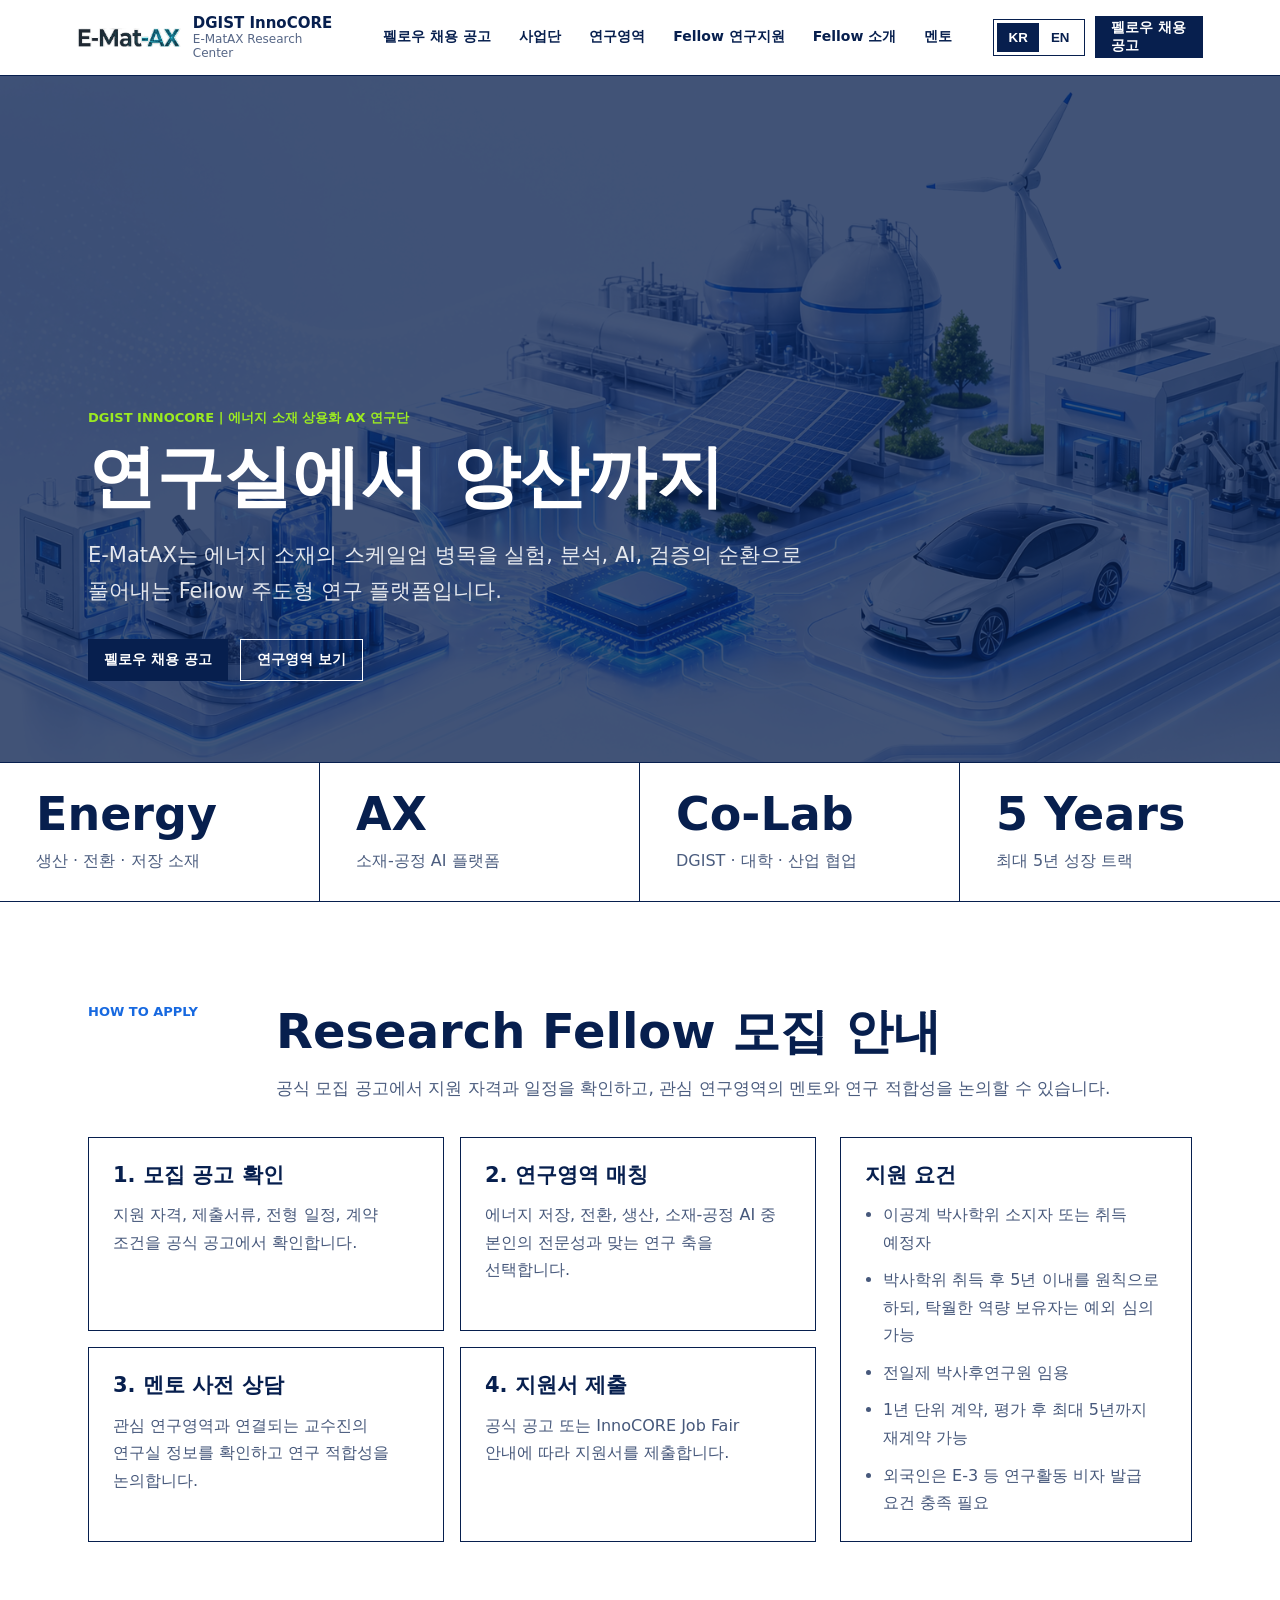
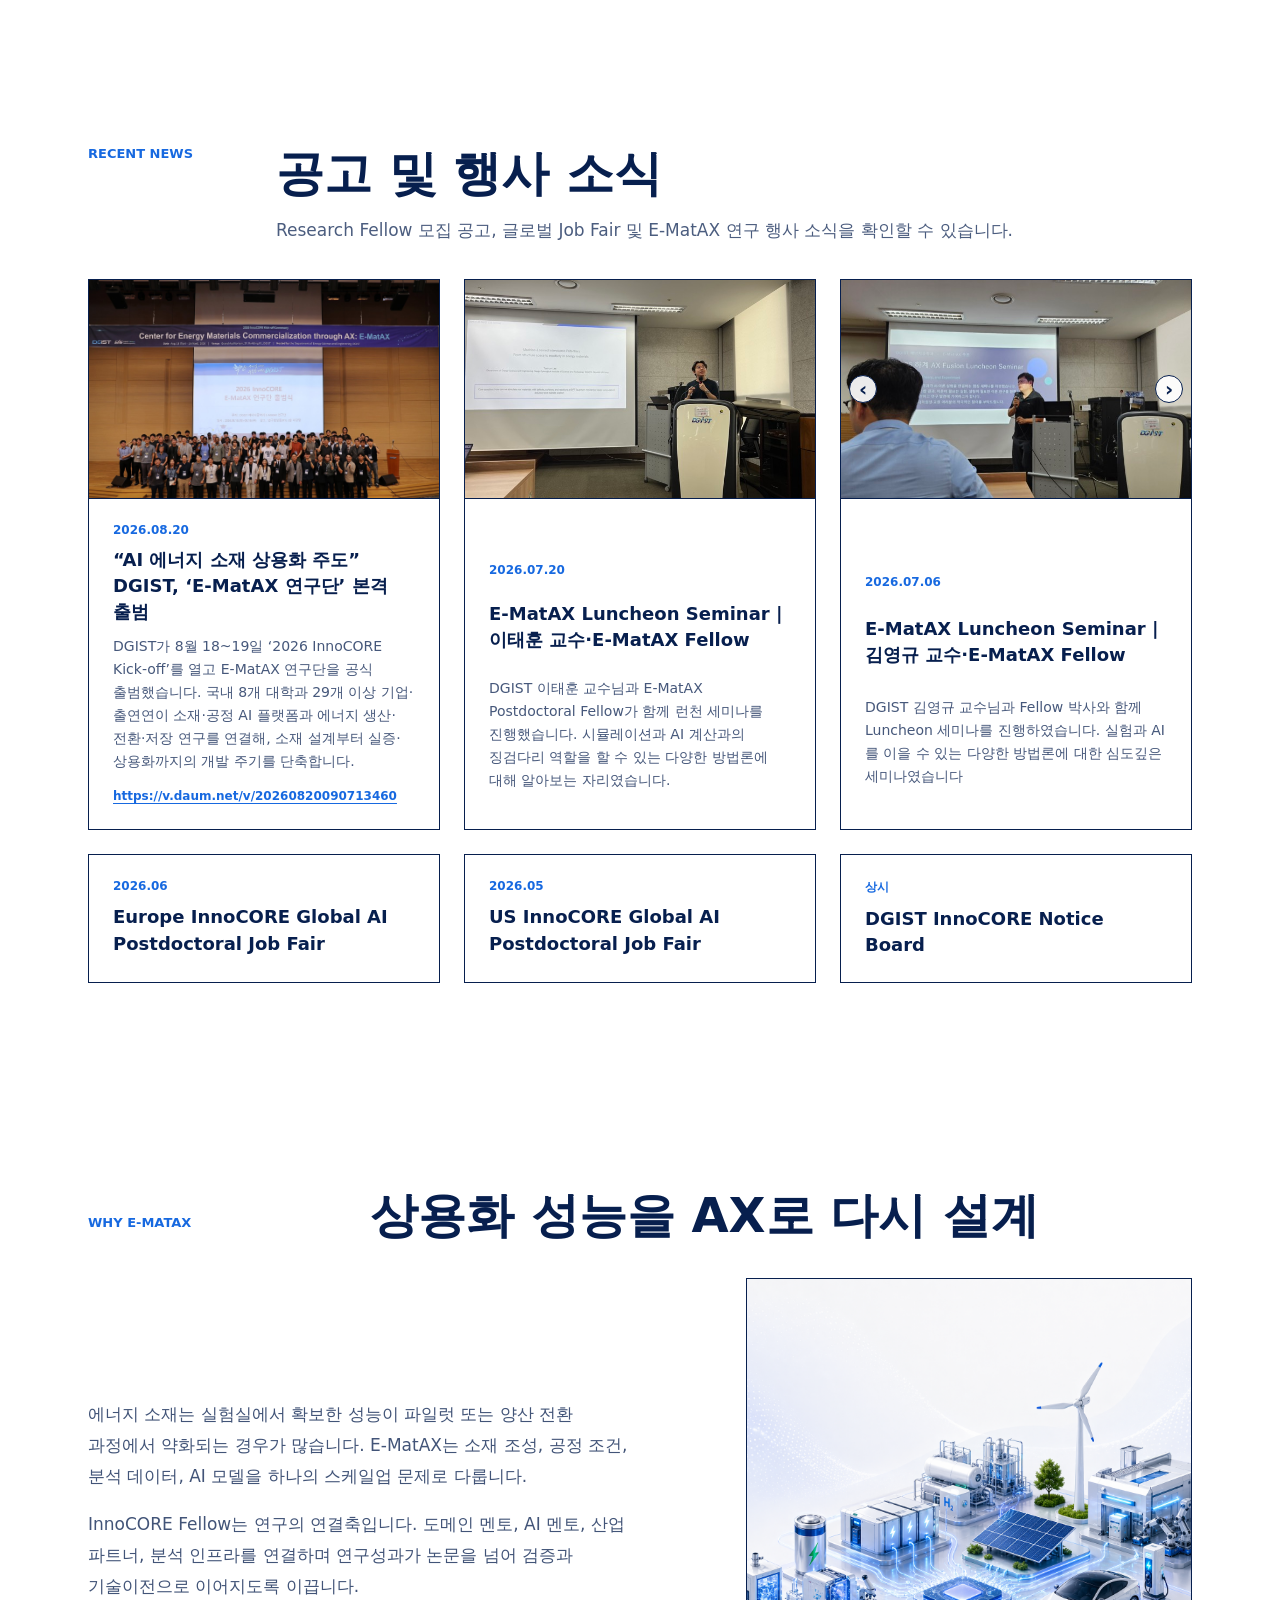
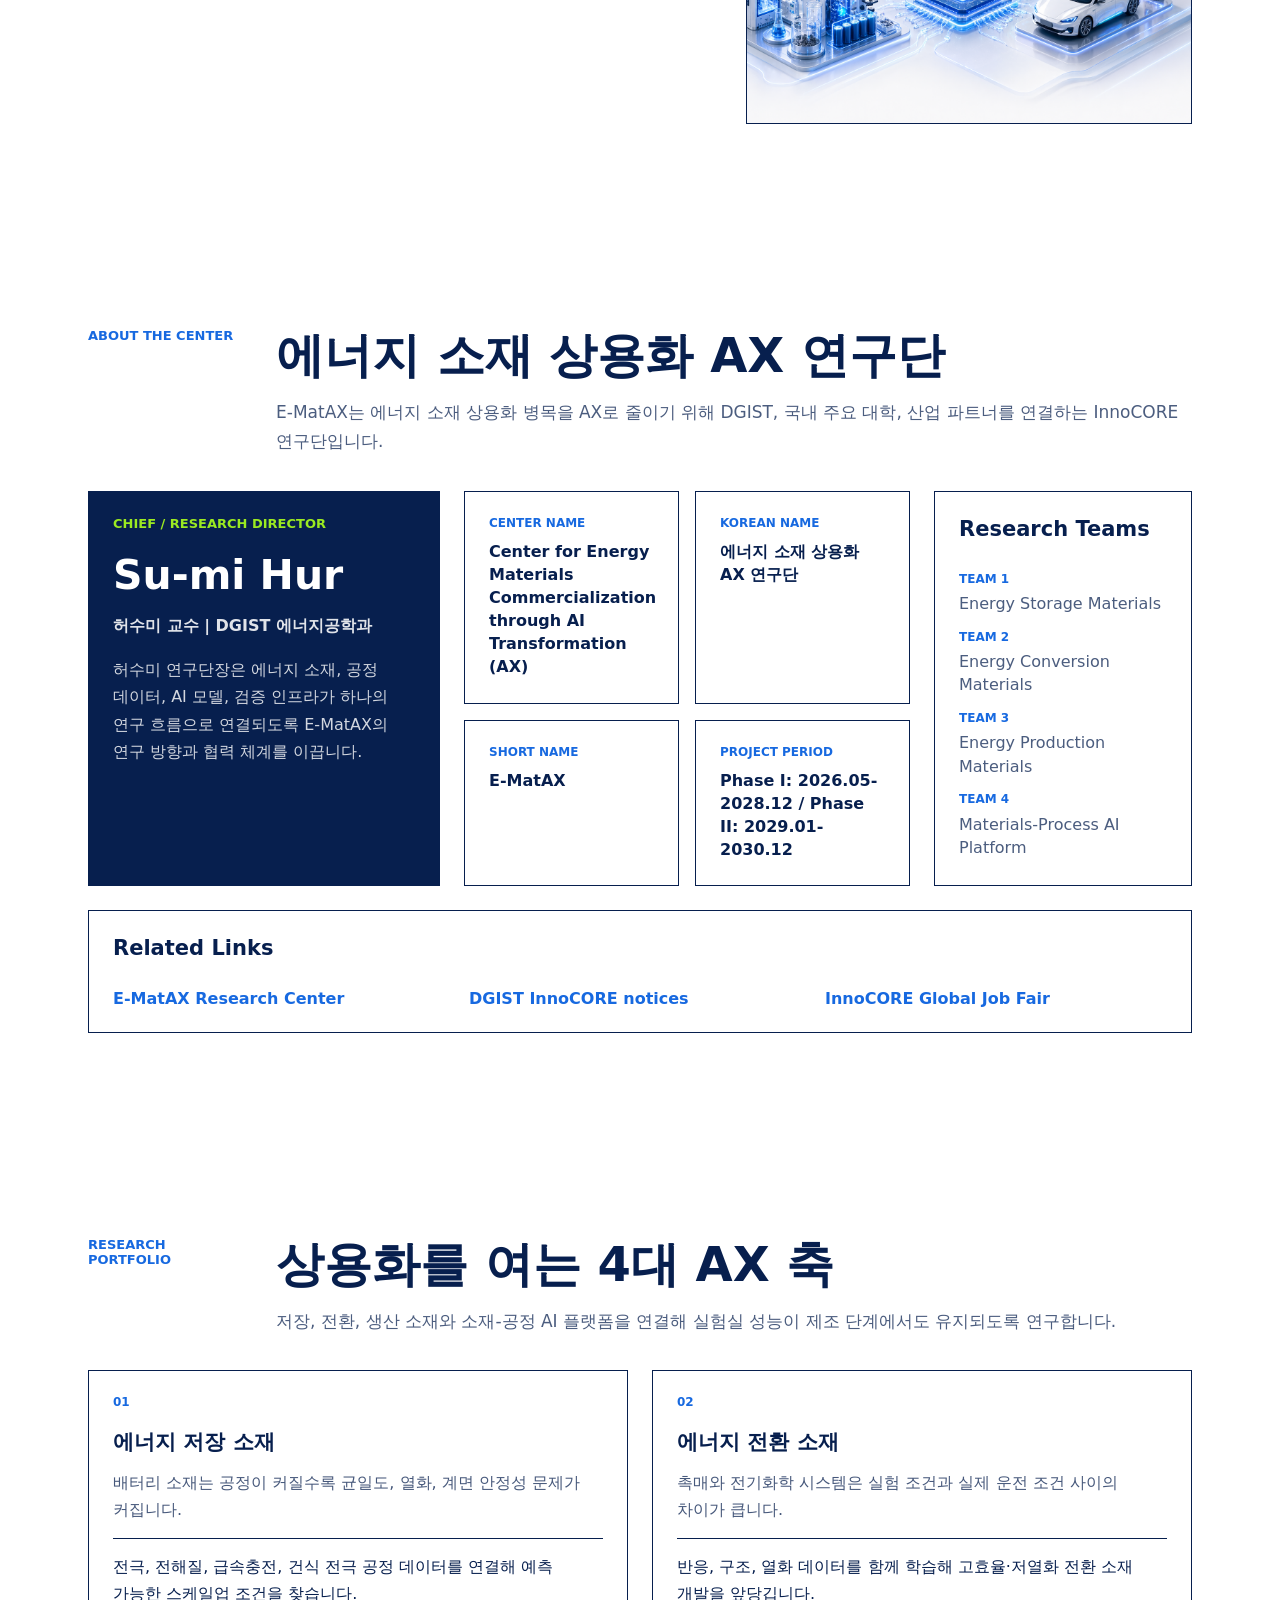
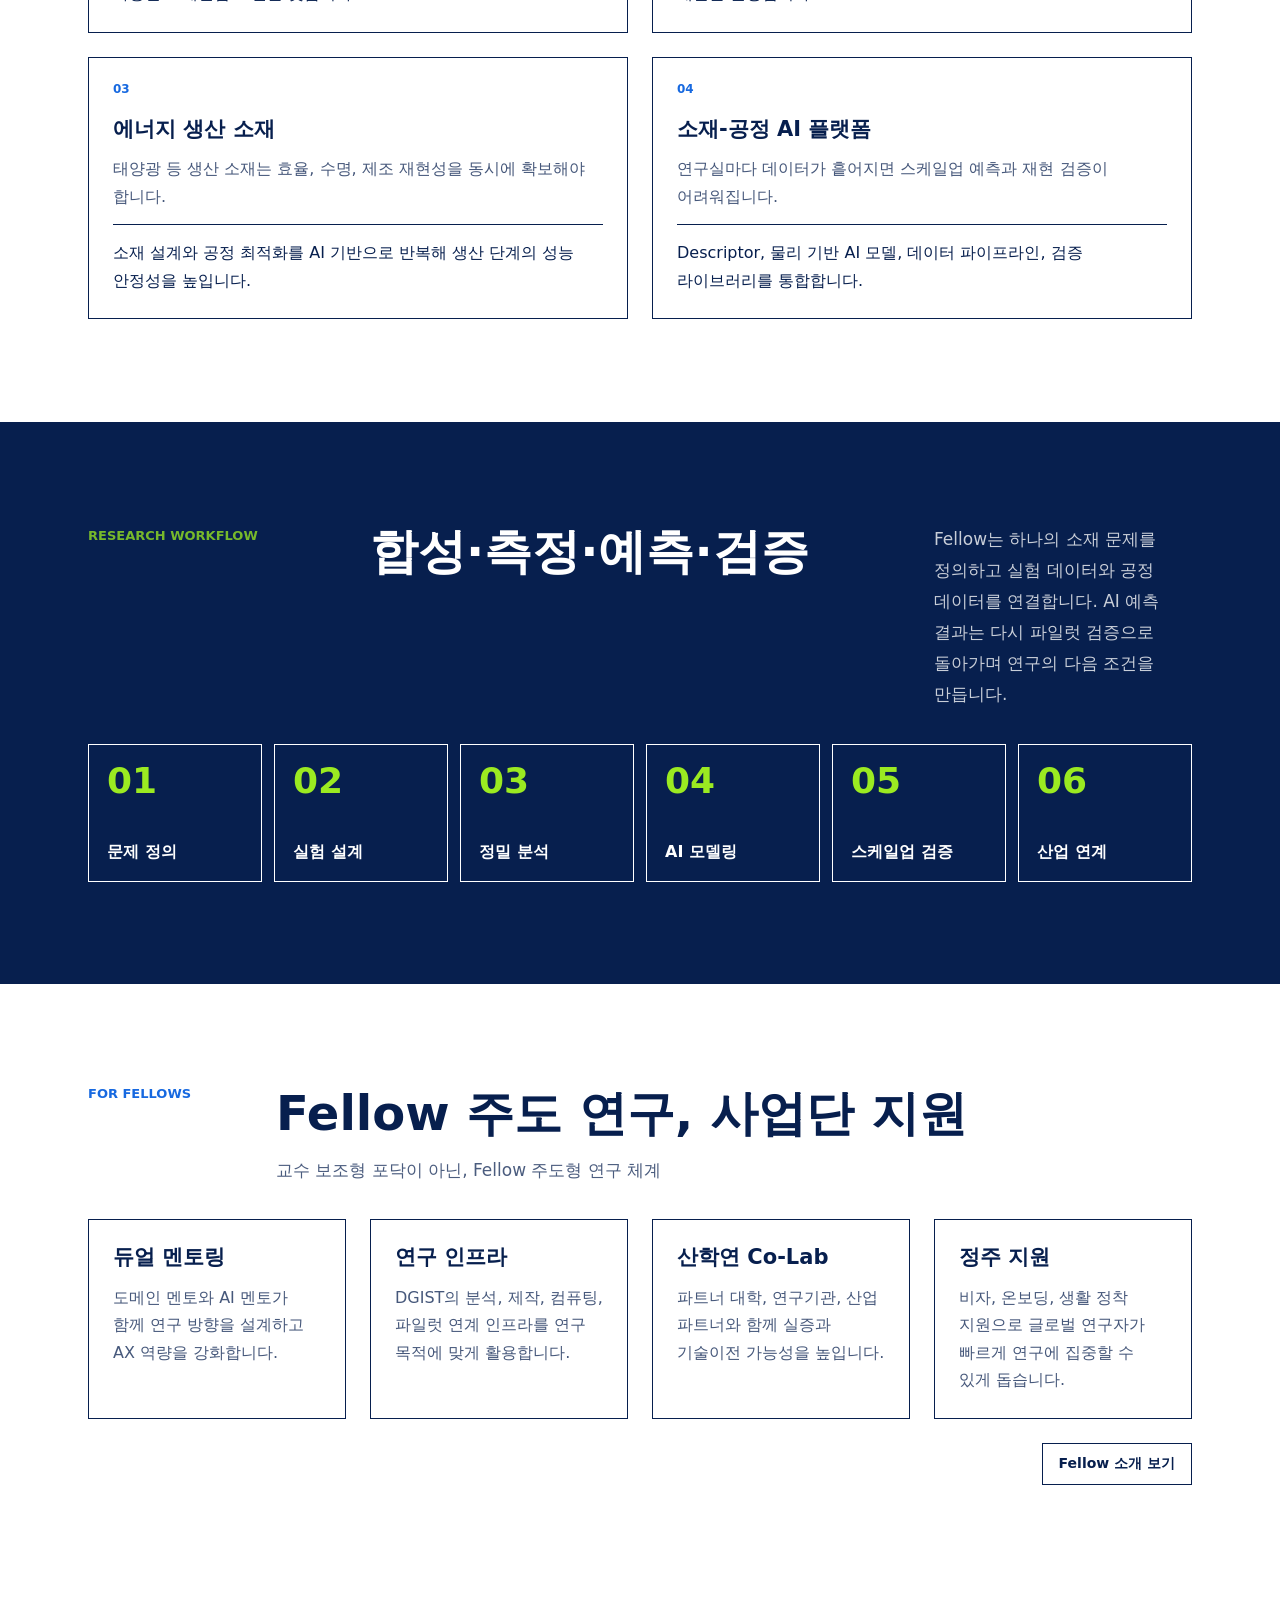
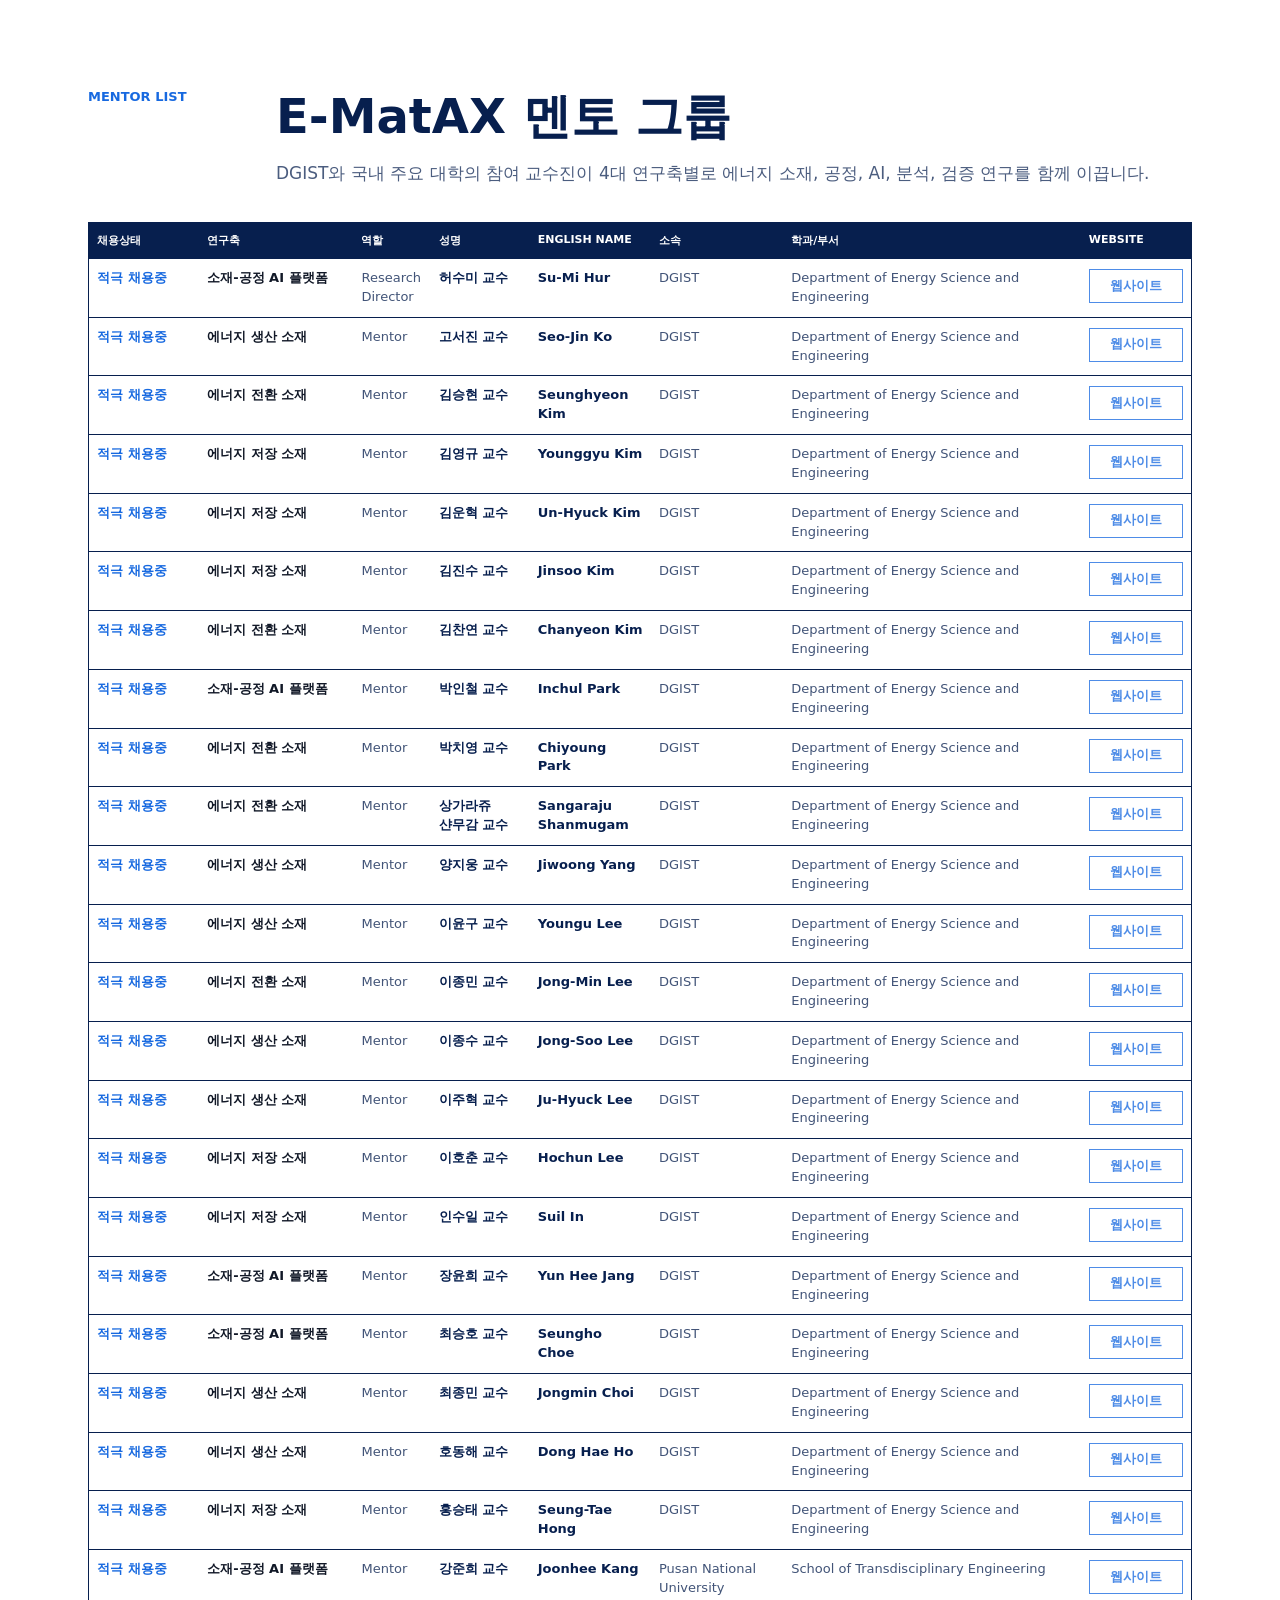
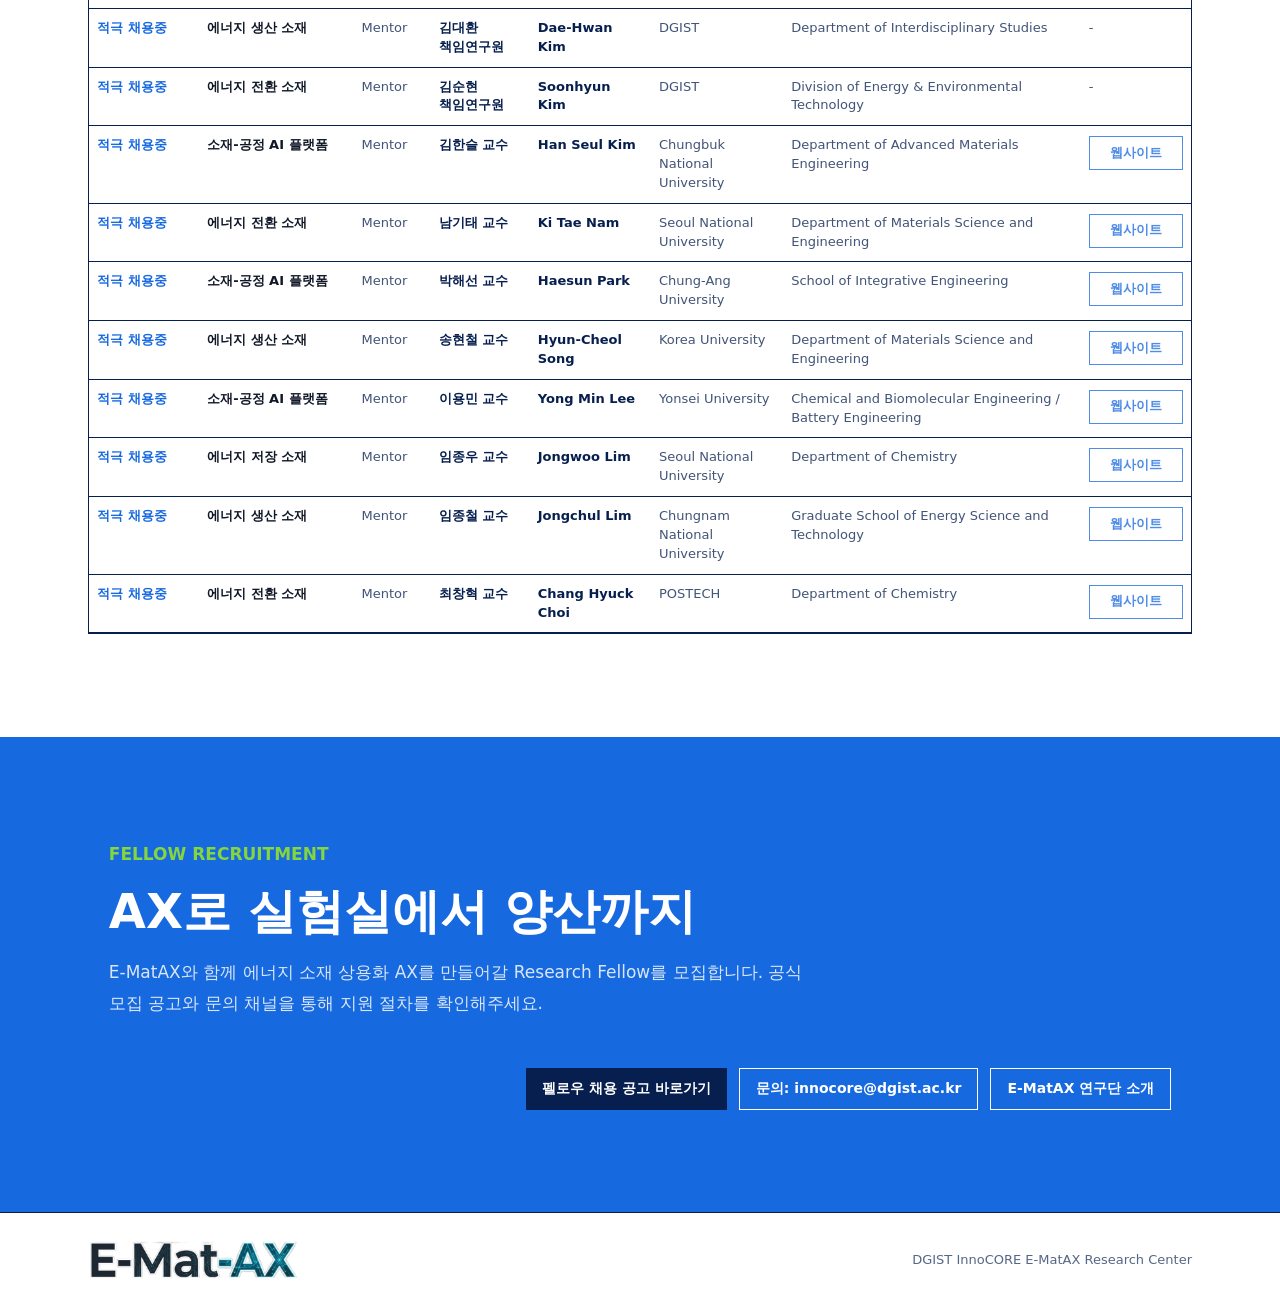
==== commit 5acaea2a: "feat(news): add E-MatAX kickoff coverage" ====
--- a/index.html
+++ b/index.html
@@ -5,7 +5,7 @@
     <meta name="viewport" content="width=device-width, initial-scale=1" />
     <title>DGIST InnoCORE E-MatAX 사업단</title>
     <link rel="icon" href="./assets/favicon.svg" type="image/svg+xml" />
-    <link rel="stylesheet" href="./styles.css?v=20260810-news-files-v1" />
+    <link rel="stylesheet" href="./styles.css?v=20260821-kickoff-news-v1" />
   </head>
   <body>
     <a class="skip-link" href="#main">본문으로 바로가기</a>
@@ -157,7 +157,7 @@
       <p data-field="footerText"></p>
     </footer>
 
-    <script src="./content.js?v=20260810-news-files-v1"></script>
-    <script src="./app.js?v=20260810-news-files-v1"></script>
+    <script src="./content.js?v=20260821-kickoff-news-v1"></script>
+    <script src="./app.js?v=20260821-kickoff-news-v1"></script>
   </body>
 </html>
--- a/styles.css
+++ b/styles.css
@@ -1553,6 +1553,22 @@
   line-height: 1.64;
   overflow-wrap: anywhere;
   white-space: pre-line;
+}
+
+.news-source-link {
+  justify-self: start;
+  margin-top: 4px;
+  color: var(--blue);
+  font-size: 12px;
+  font-weight: 820;
+  line-height: 1.5;
+  overflow-wrap: anywhere;
+  text-decoration: underline;
+  text-underline-offset: 3px;
+}
+
+.news-source-link:hover {
+  color: var(--navy);
 }
 
 .news-lightbox {
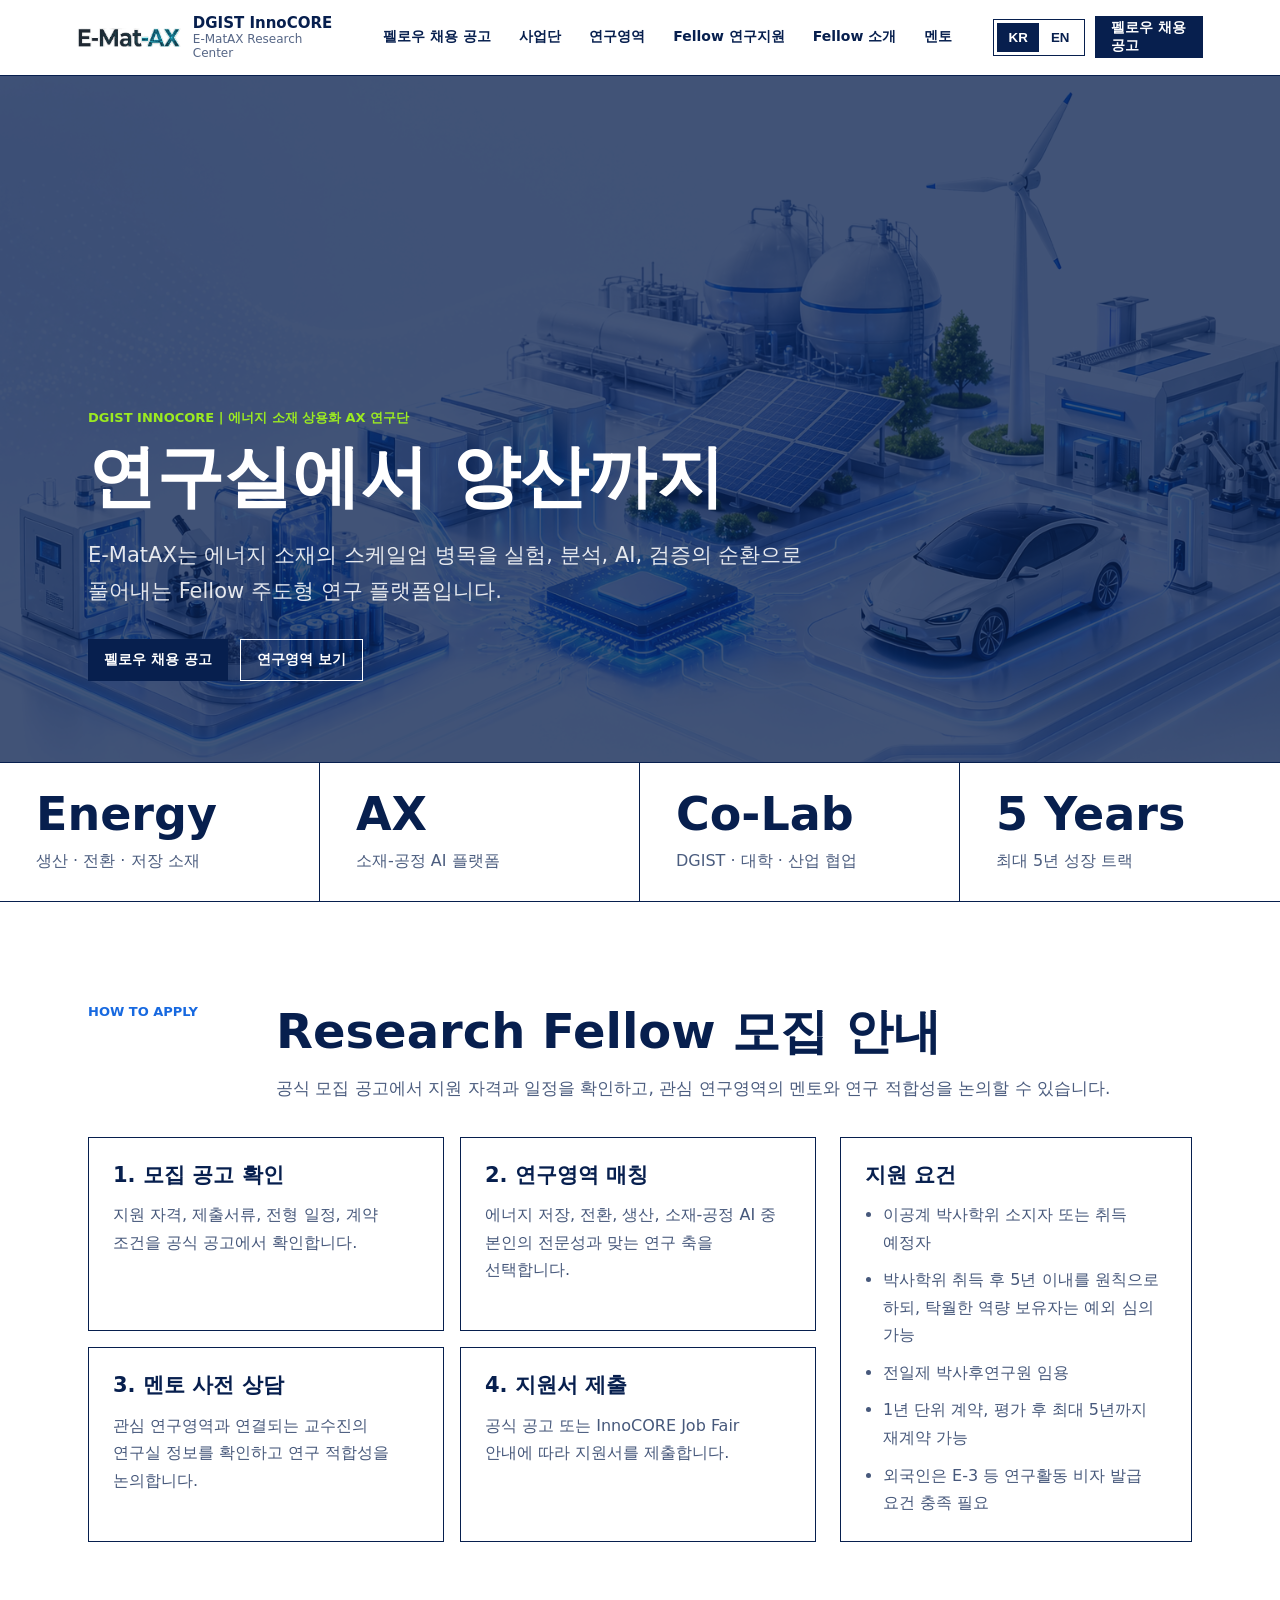
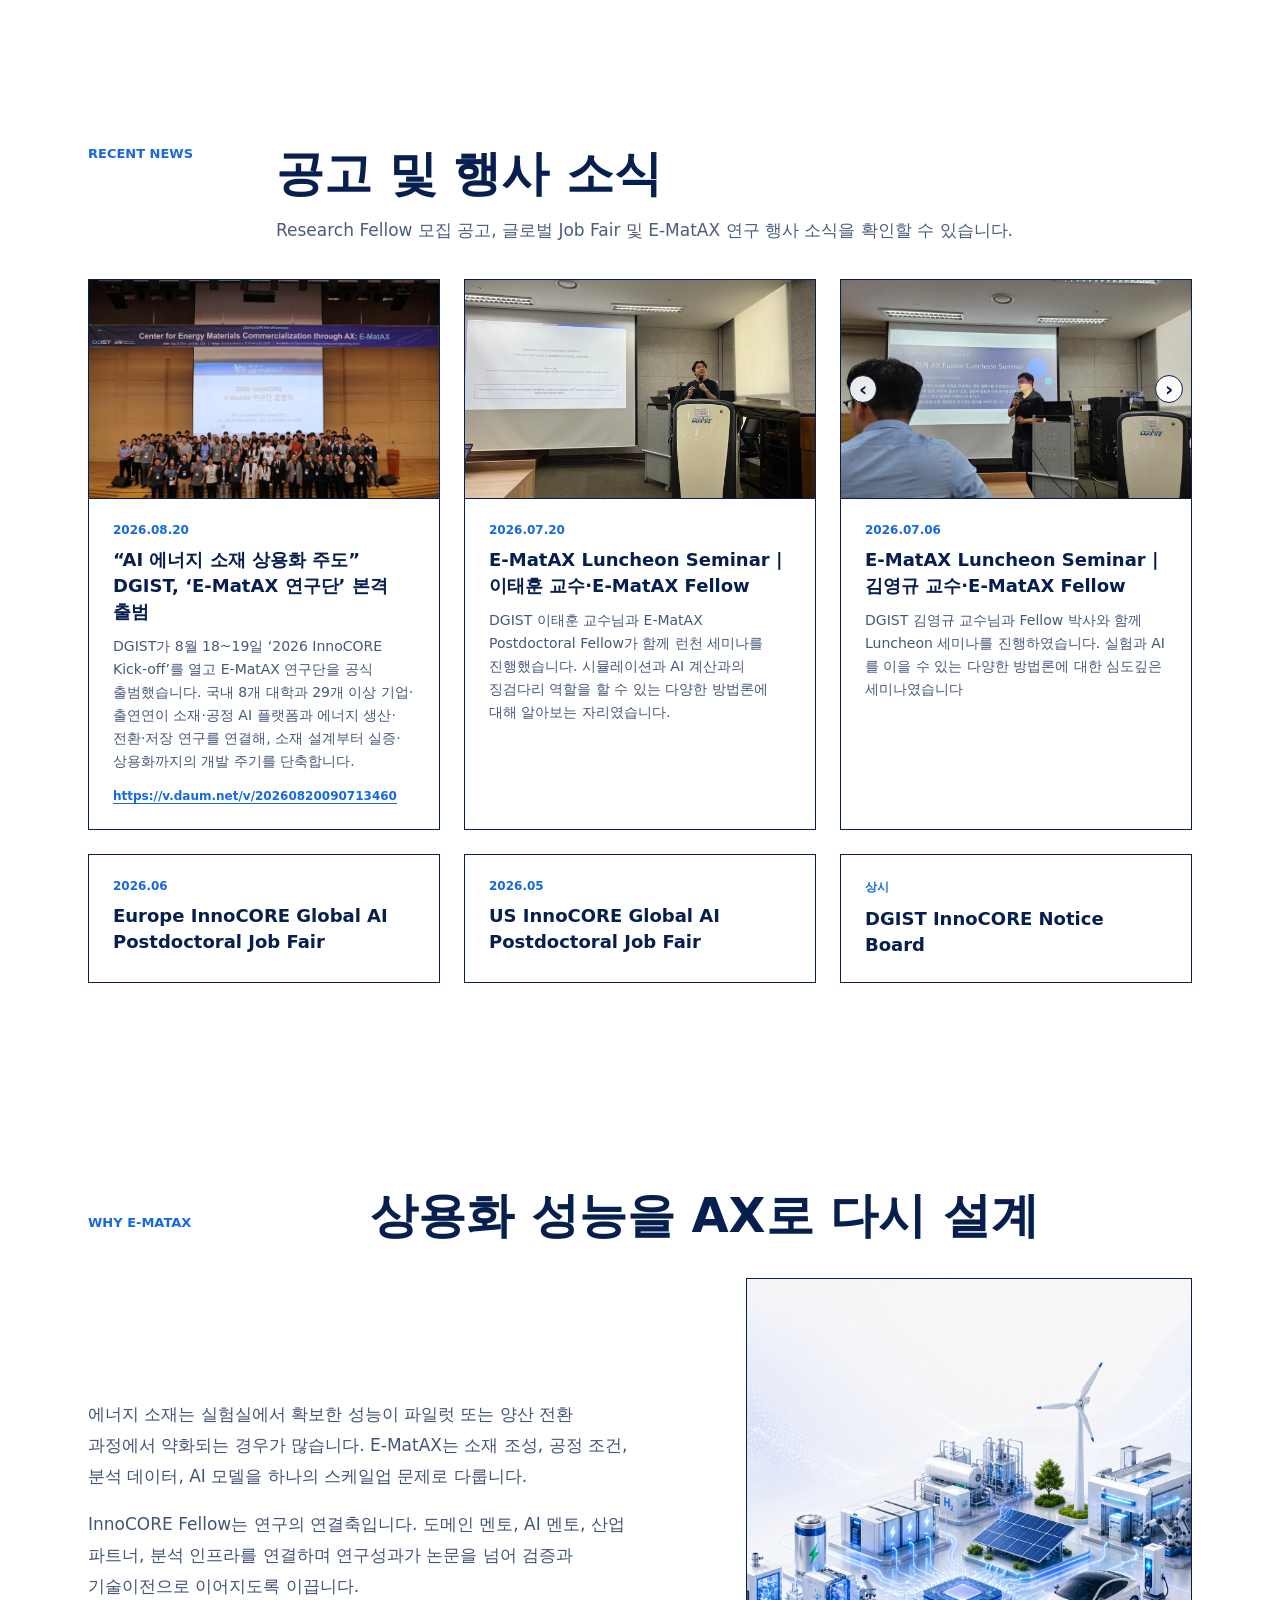
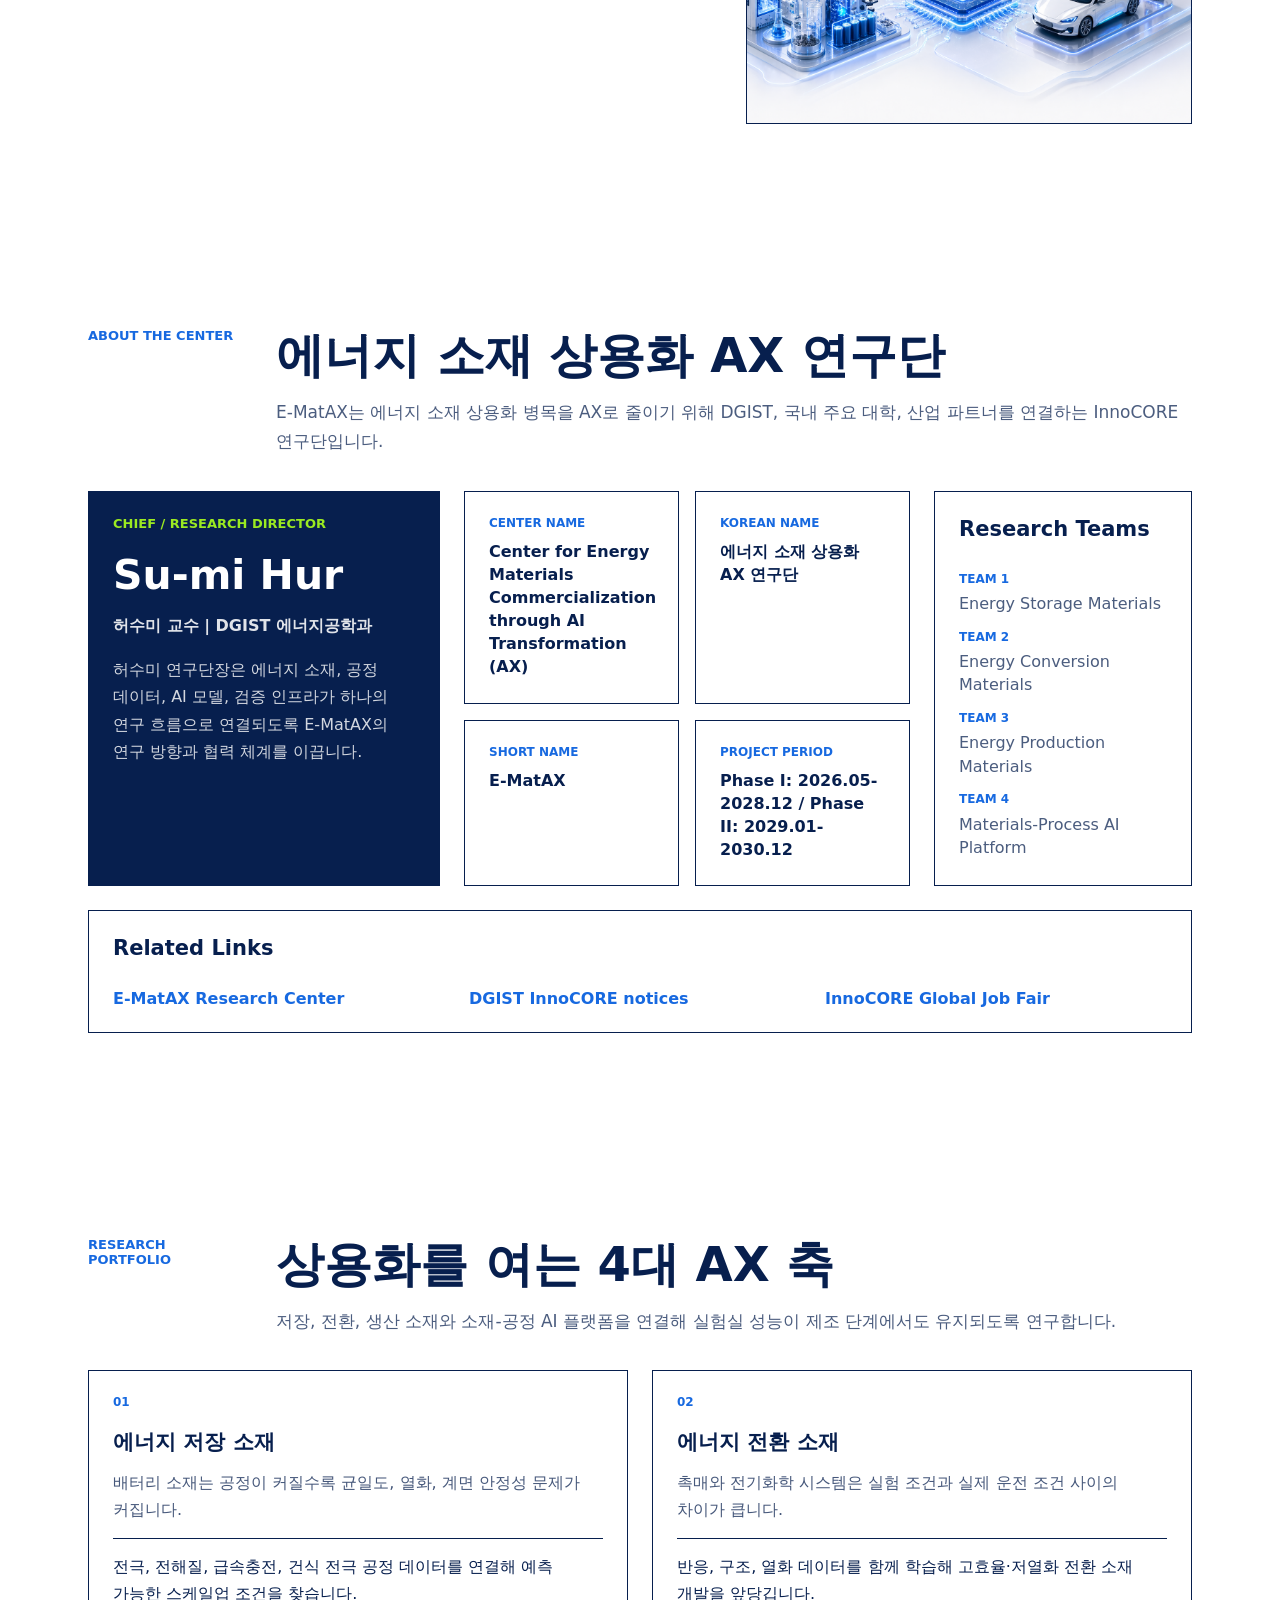
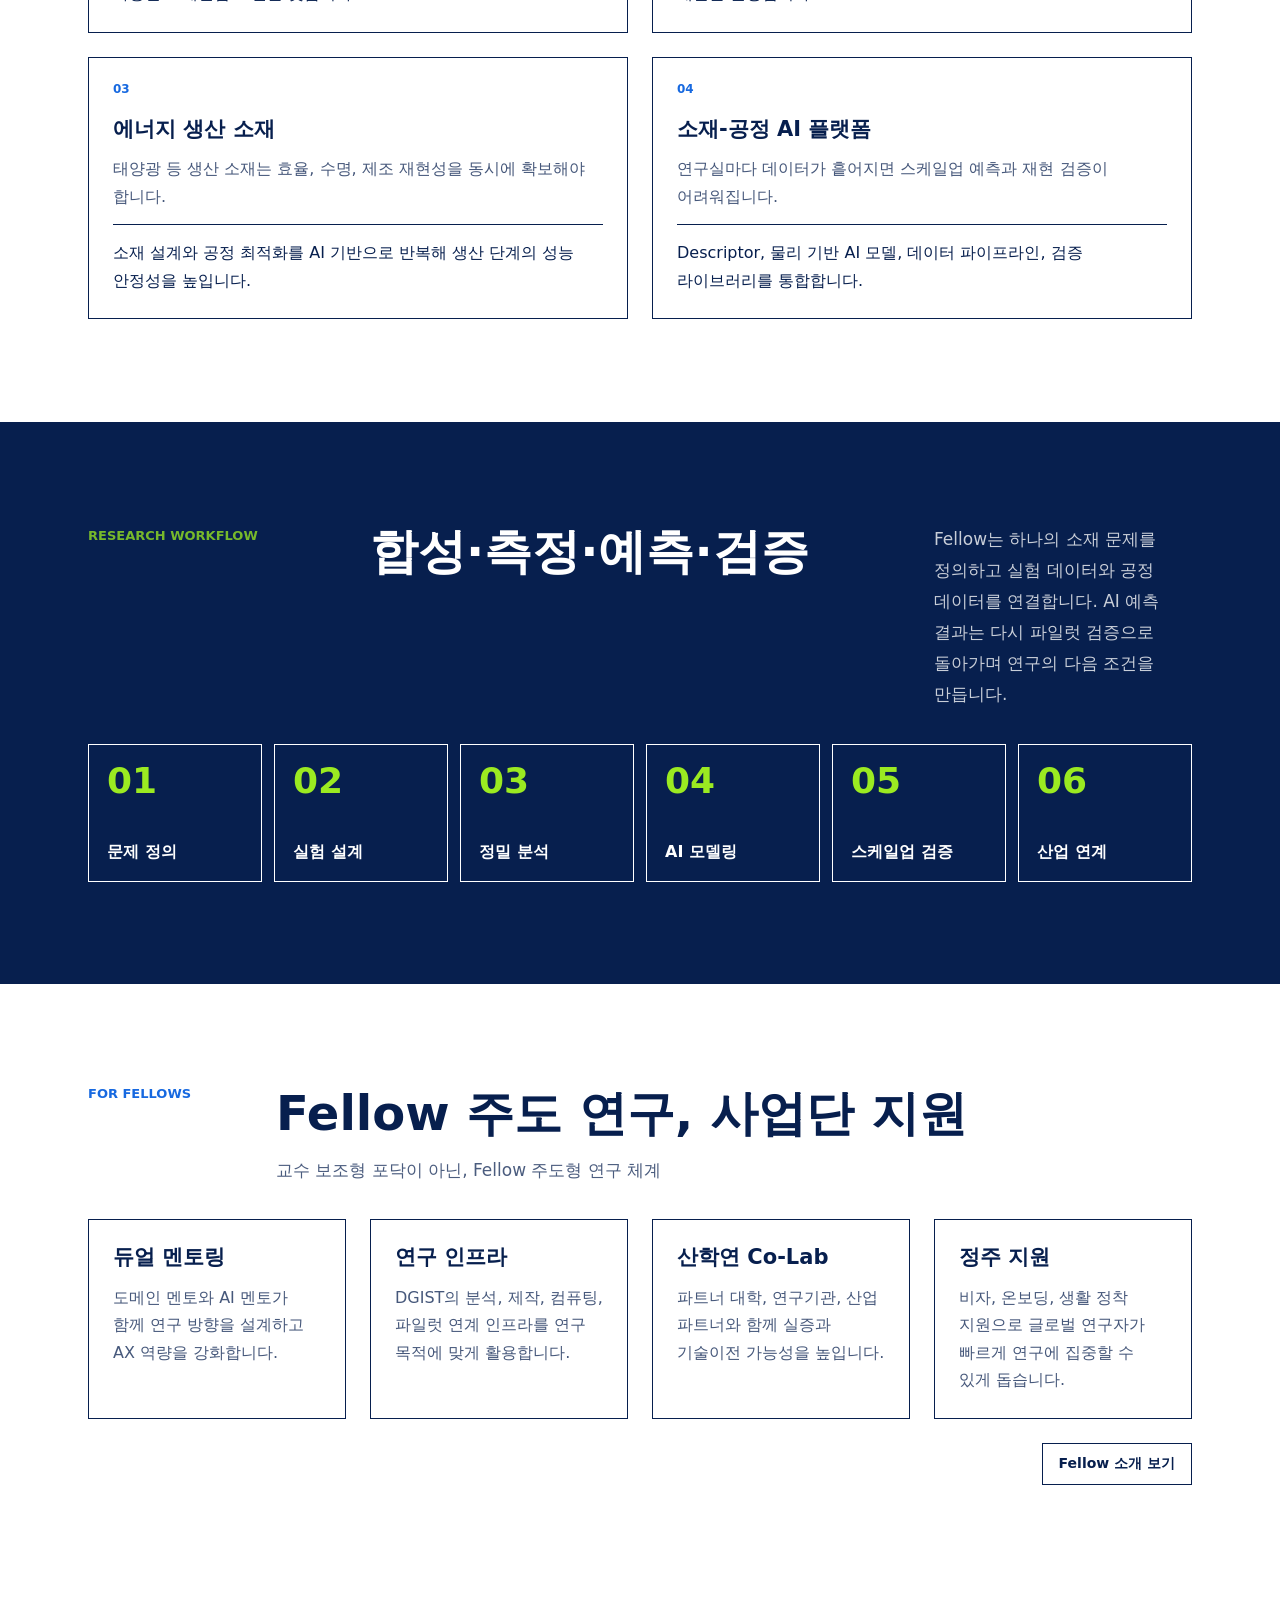
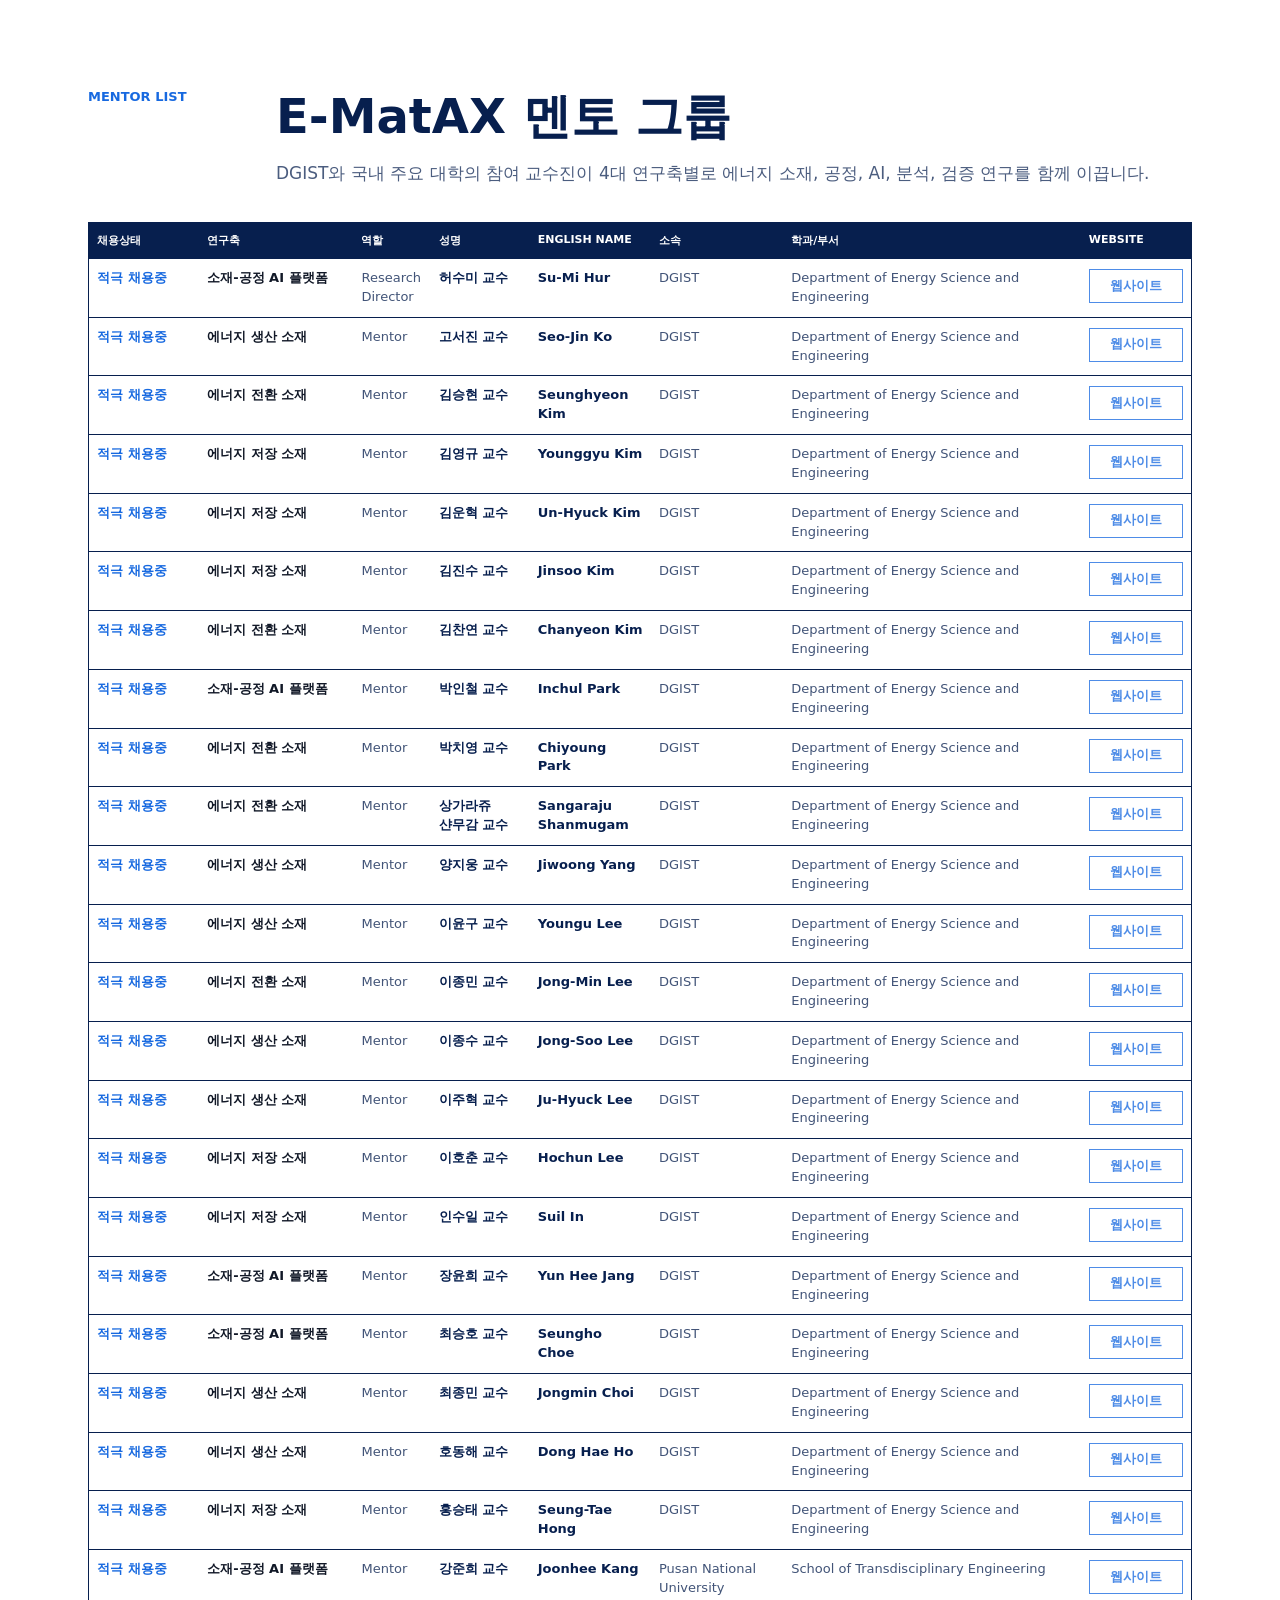
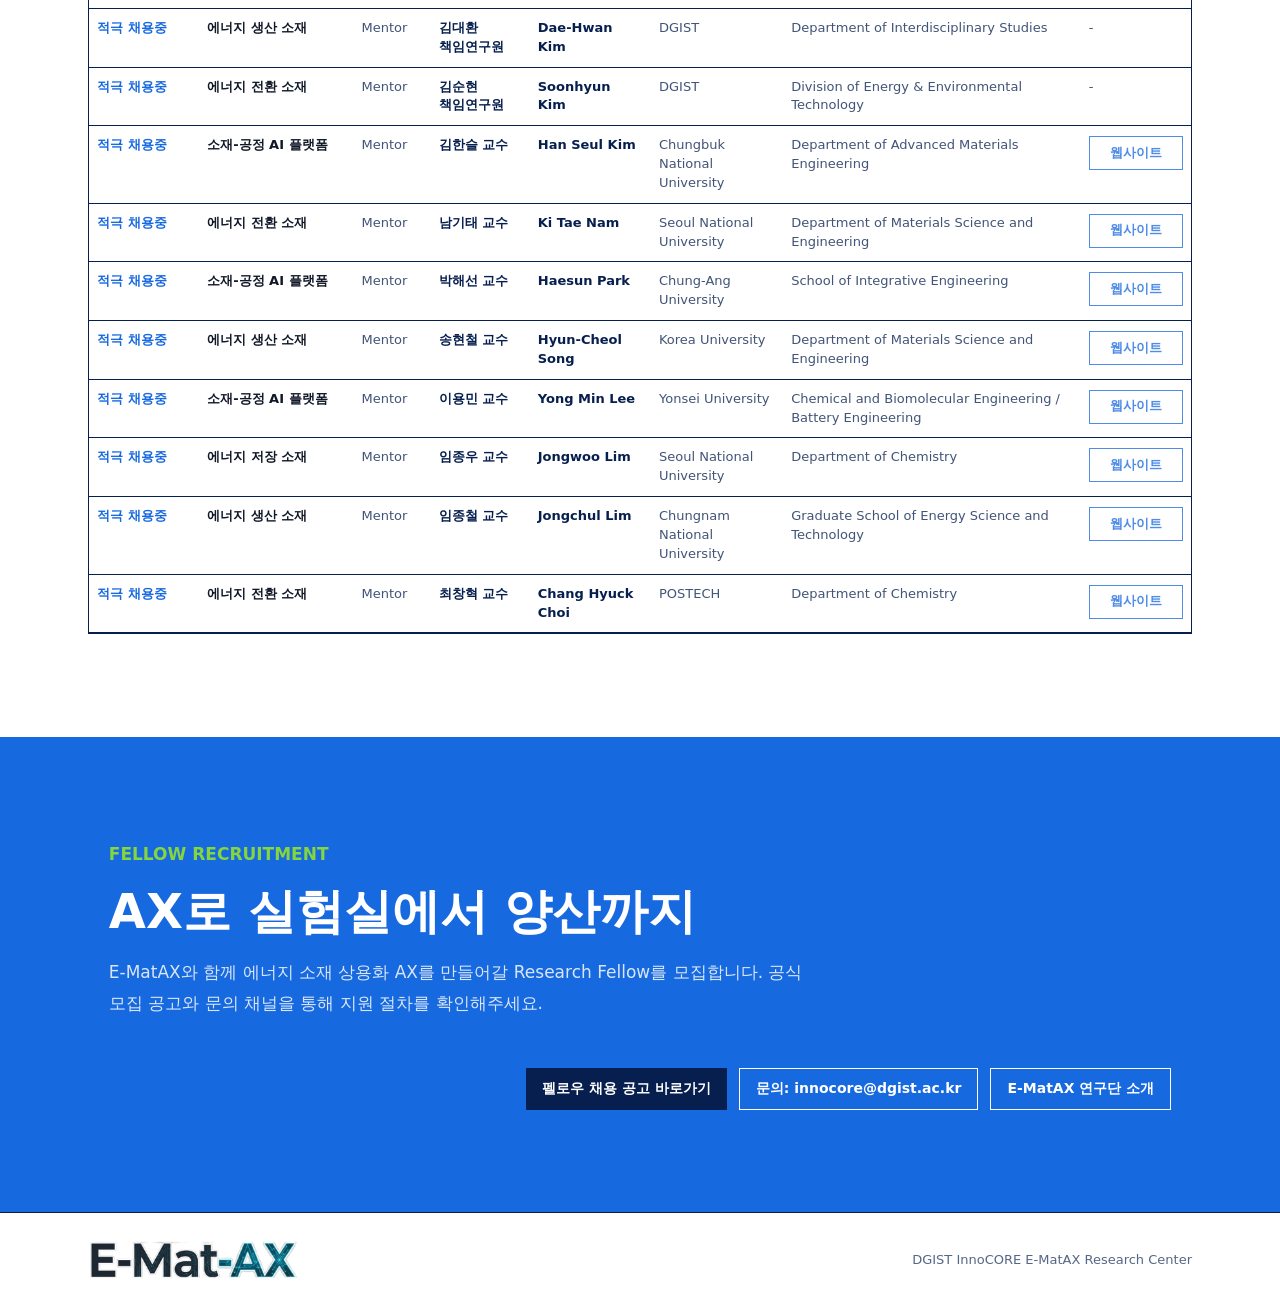
==== commit 1006e80c: "fix(news): align card copy" ====
--- a/index.html
+++ b/index.html
@@ -5,7 +5,7 @@
     <meta name="viewport" content="width=device-width, initial-scale=1" />
     <title>DGIST InnoCORE E-MatAX 사업단</title>
     <link rel="icon" href="./assets/favicon.svg" type="image/svg+xml" />
-    <link rel="stylesheet" href="./styles.css?v=20260821-kickoff-news-v1" />
+    <link rel="stylesheet" href="./styles.css?v=20260821-news-card-top-v2" />
   </head>
   <body>
     <a class="skip-link" href="#main">본문으로 바로가기</a>
--- a/styles.css
+++ b/styles.css
@@ -1458,6 +1458,7 @@
 
 .news-item {
   display: grid;
+  align-content: start;
   gap: 0;
   overflow: hidden;
   padding: 0;
@@ -1466,6 +1467,7 @@
 
 .news-item-body {
   display: grid;
+  align-content: start;
   gap: 10px;
   padding: 24px;
 }
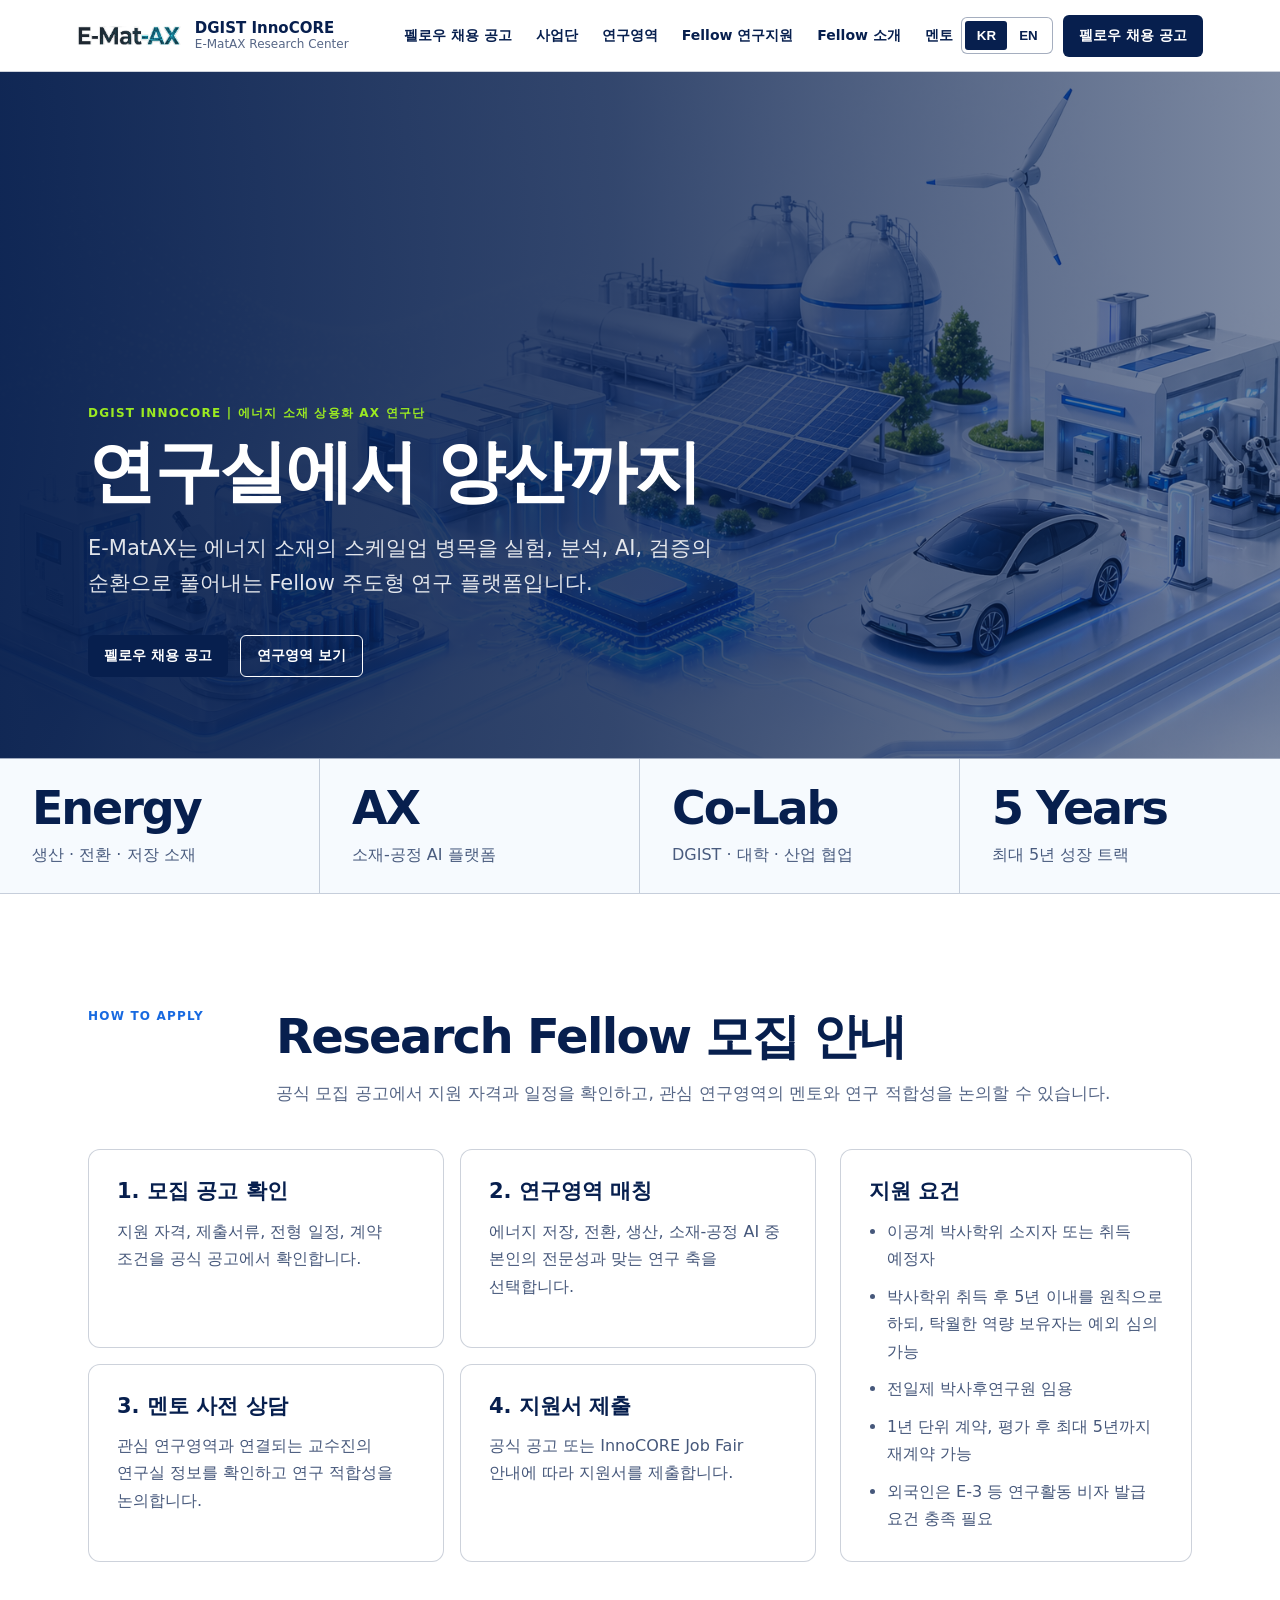
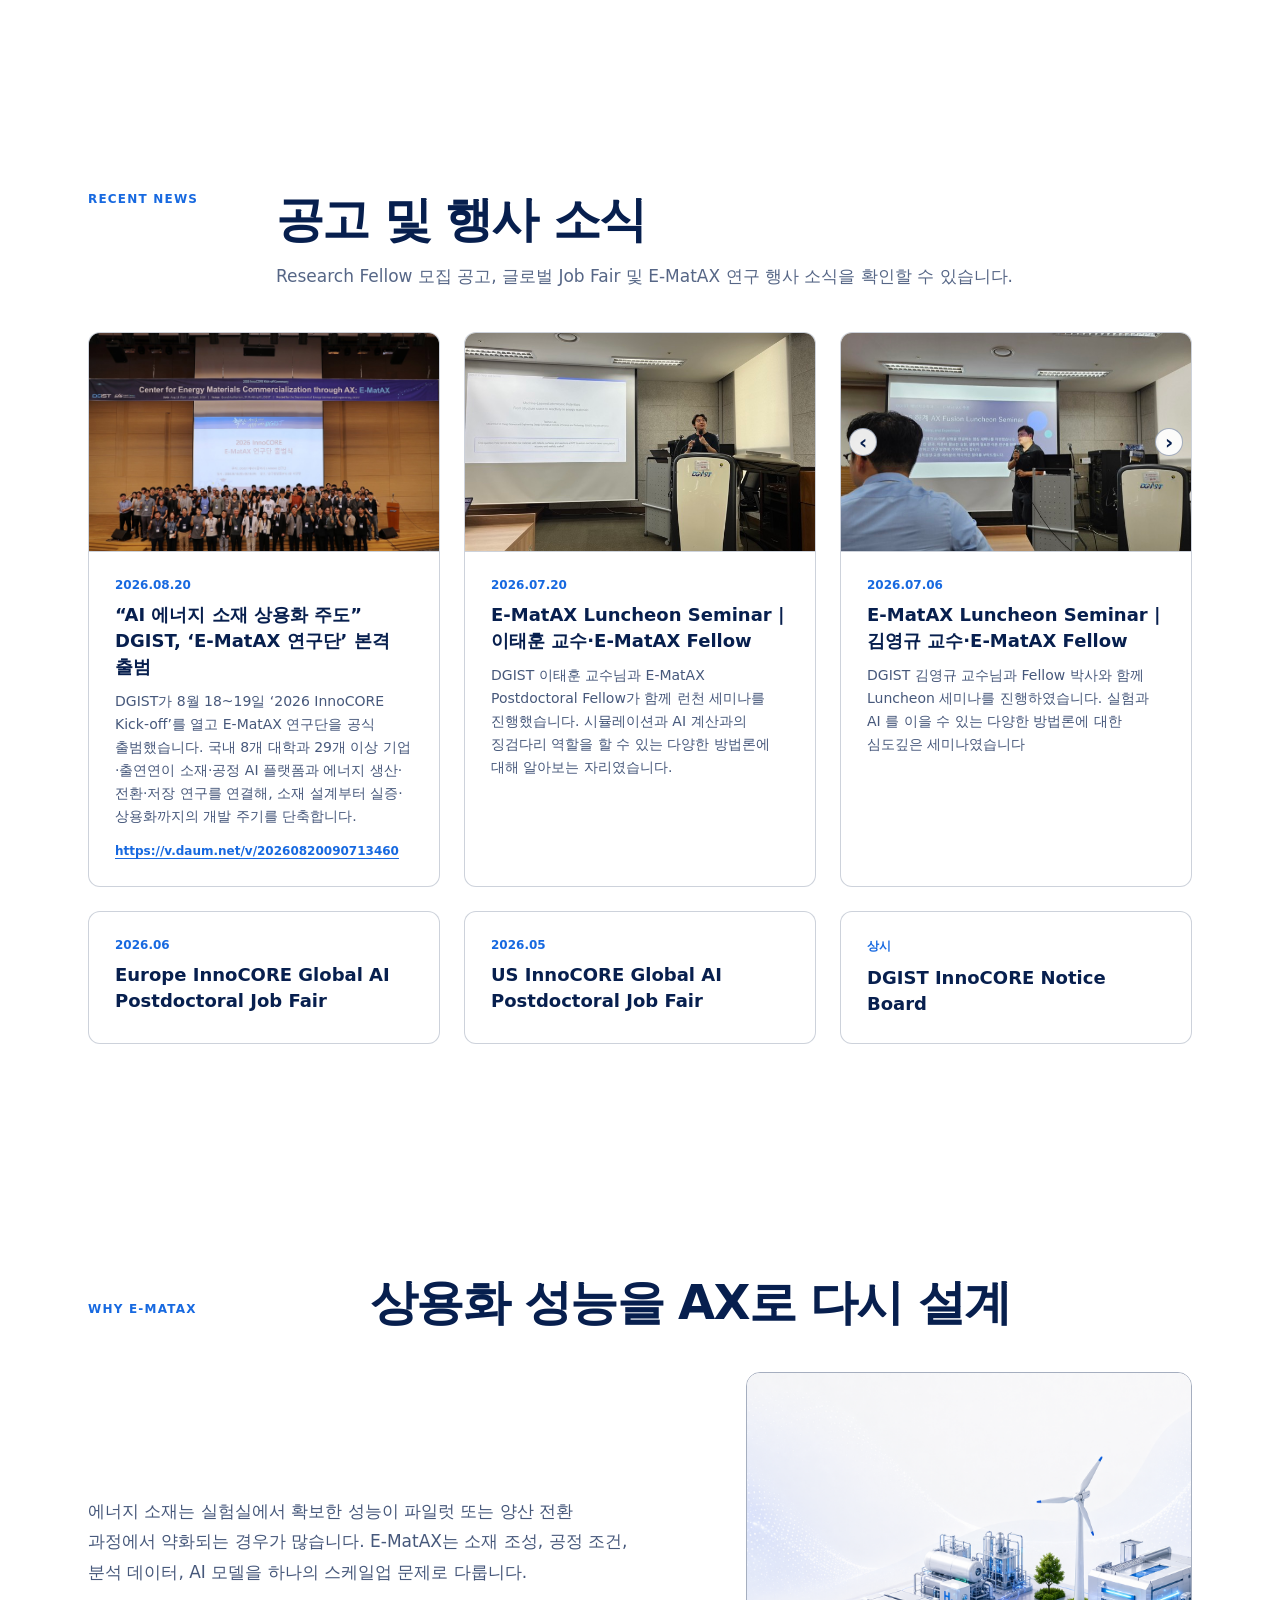
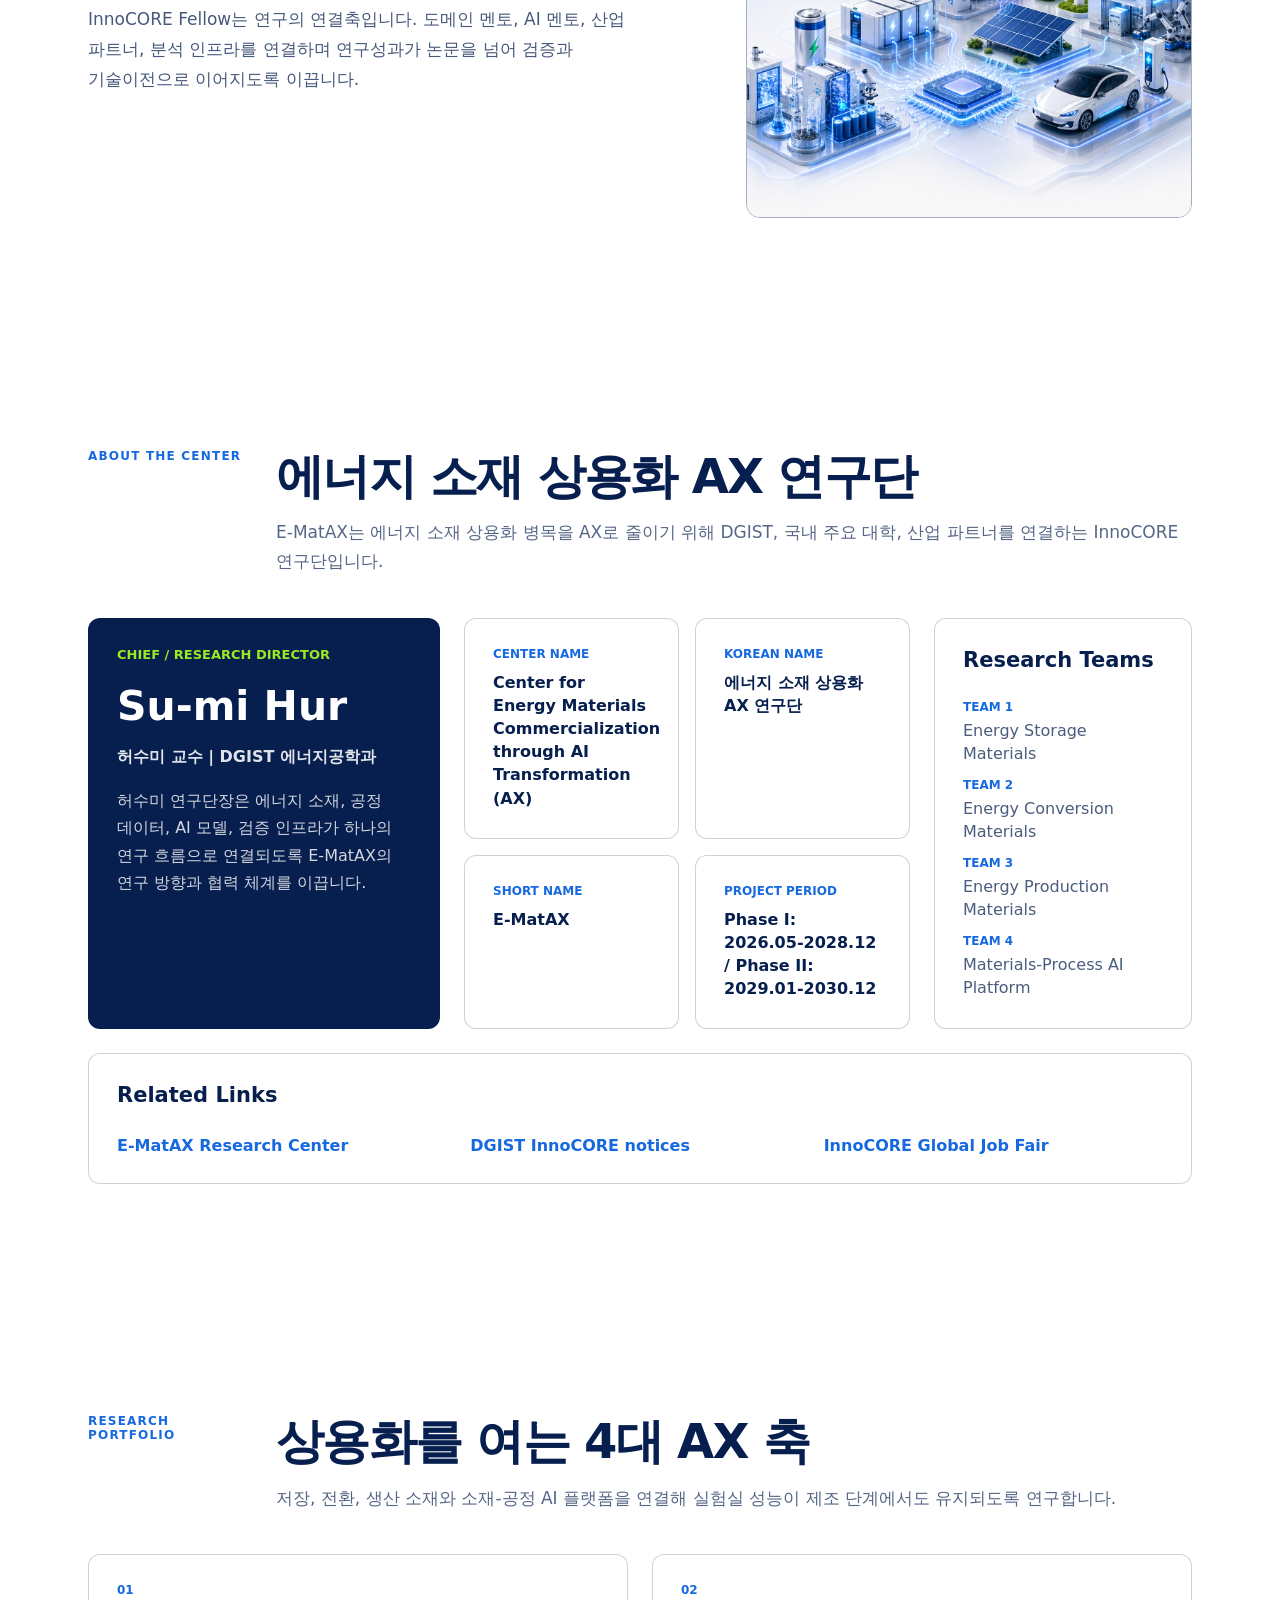
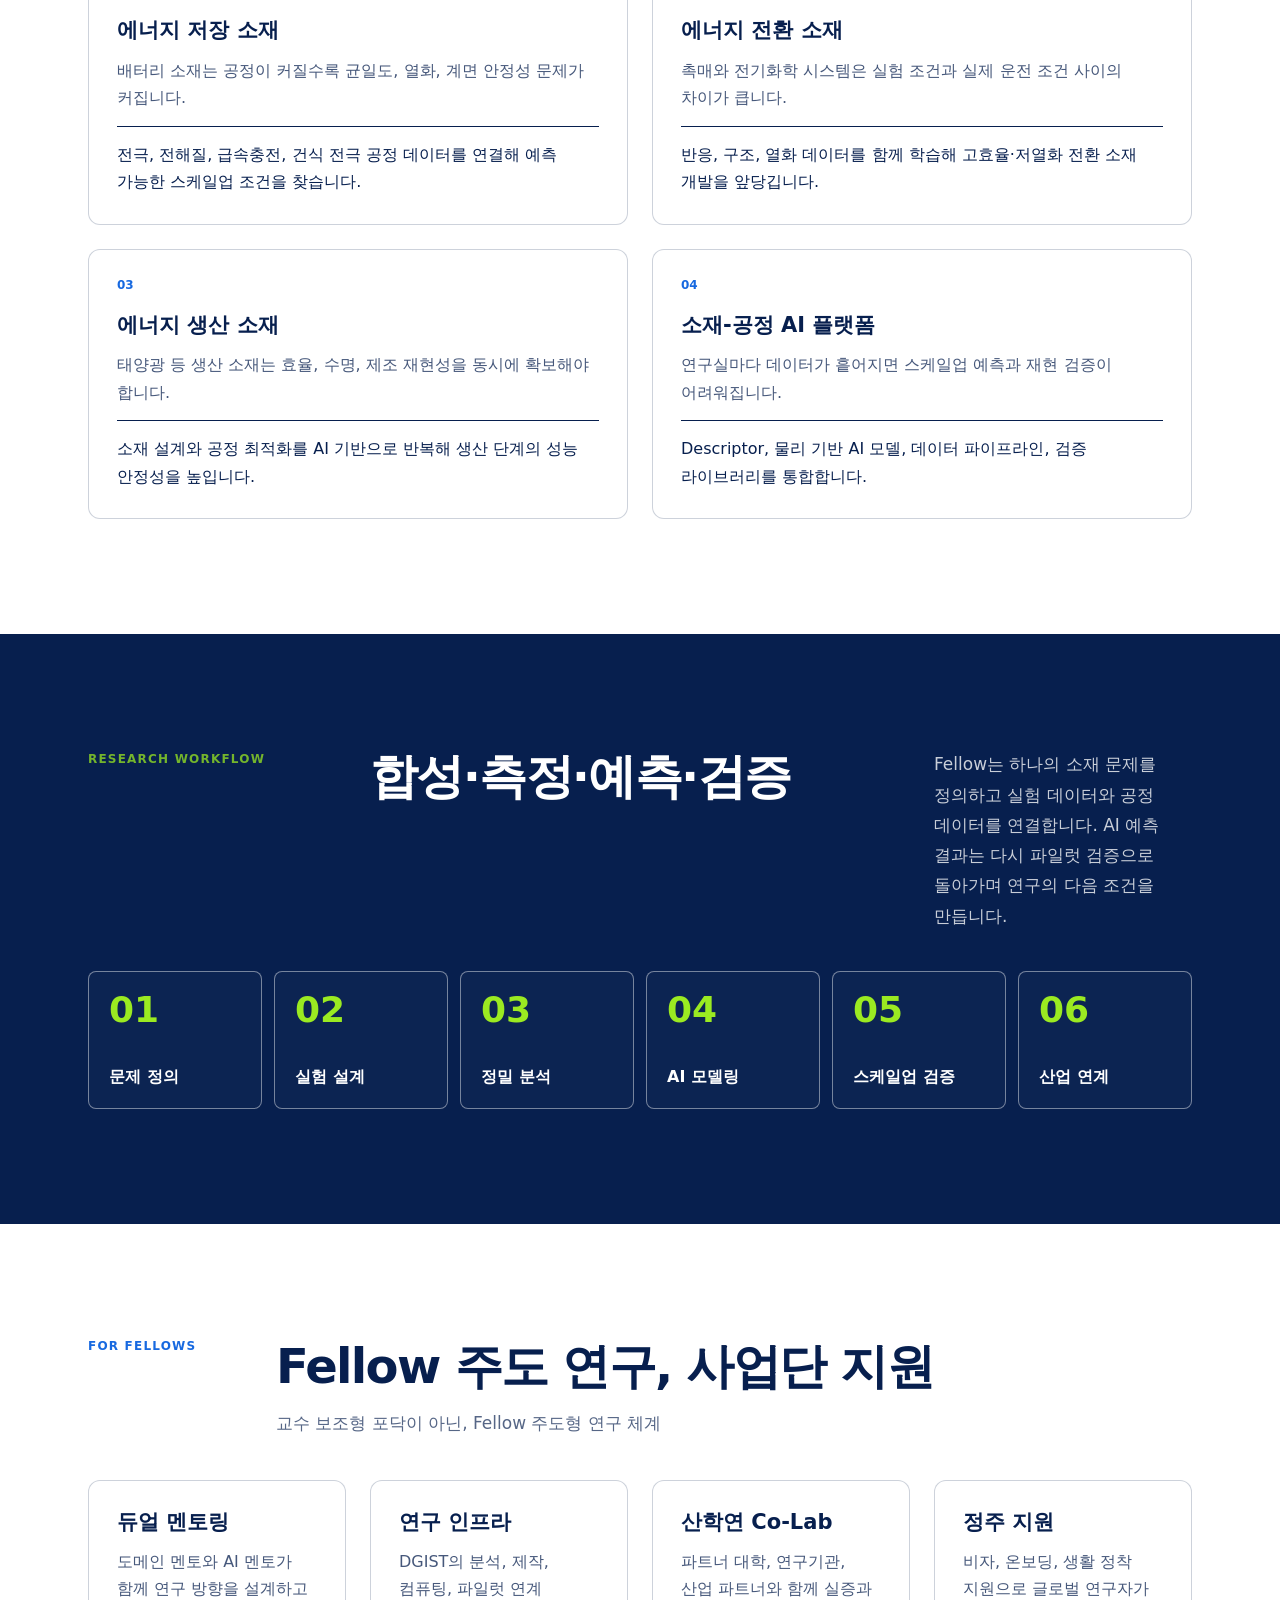
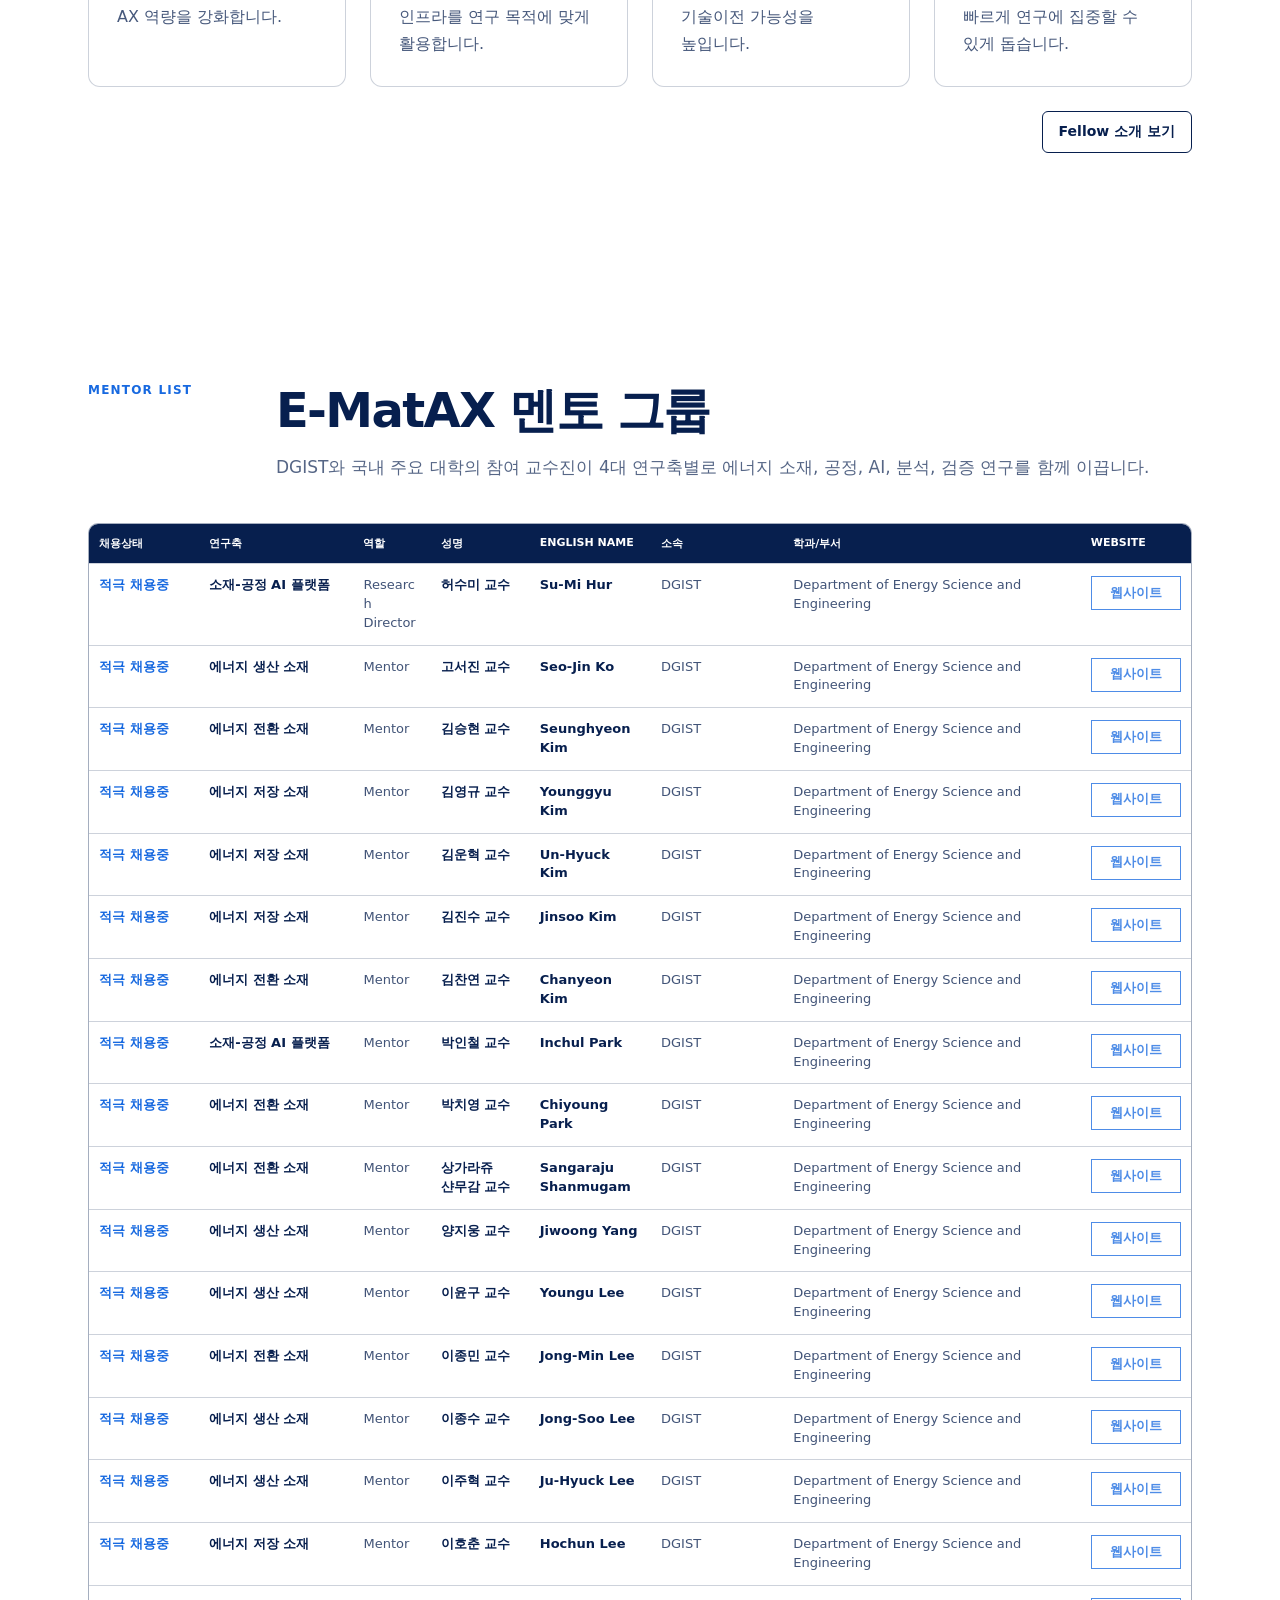
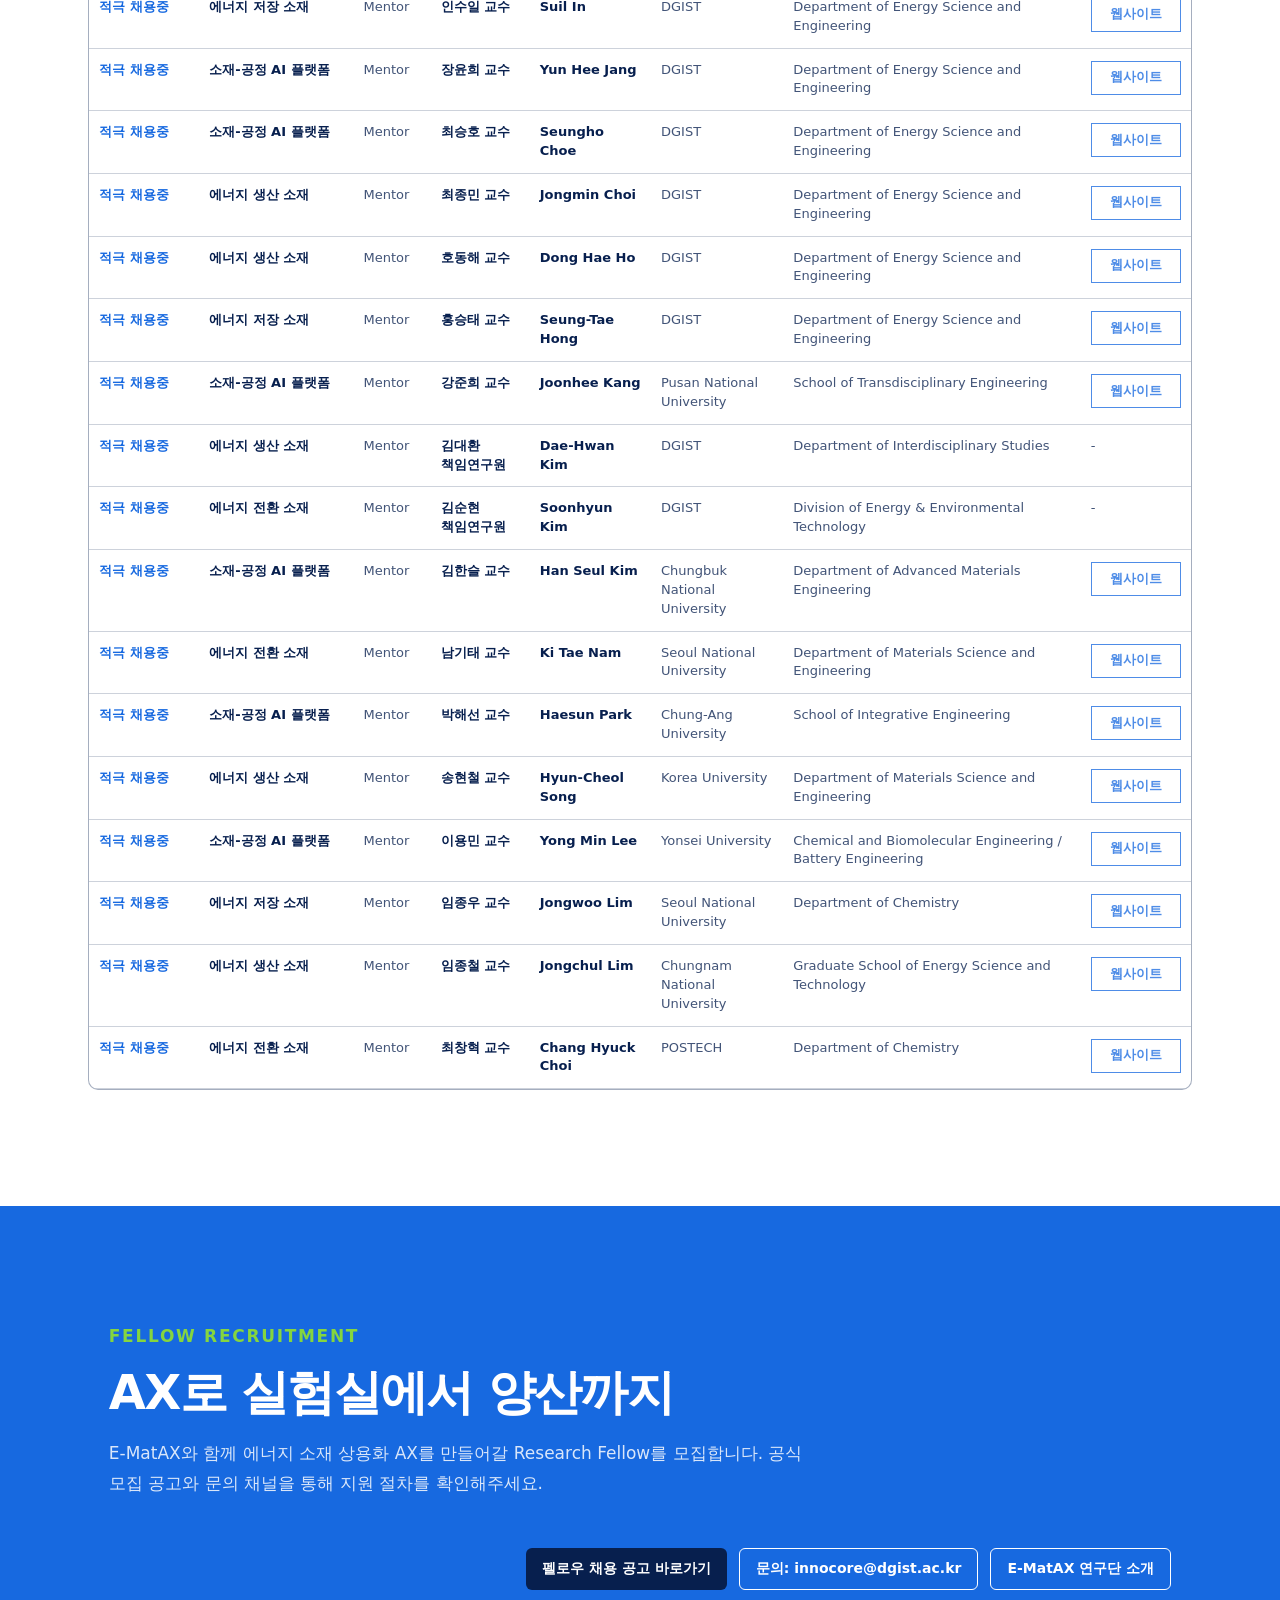
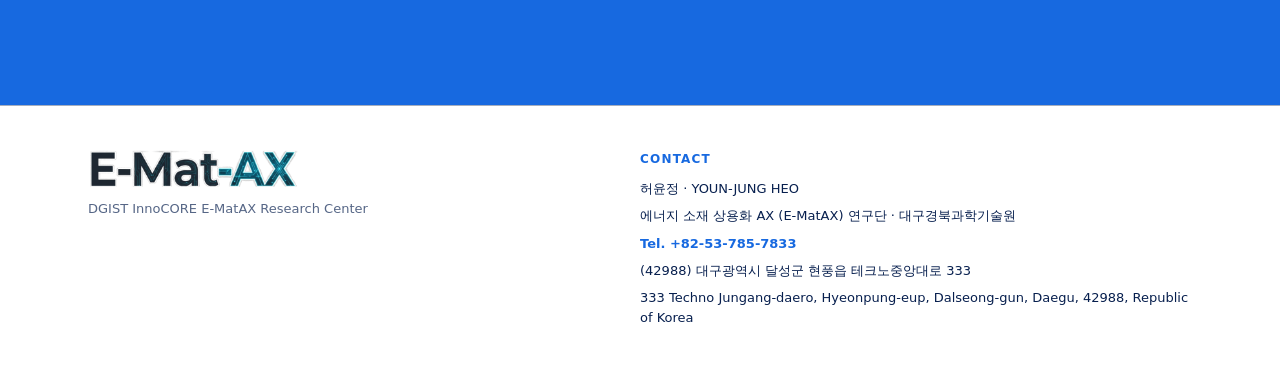
==== commit d1969012: "style: refine visuals and add contact details" ====
--- a/index.html
+++ b/index.html
@@ -5,7 +5,7 @@
     <meta name="viewport" content="width=device-width, initial-scale=1" />
     <title>DGIST InnoCORE E-MatAX 사업단</title>
     <link rel="icon" href="./assets/favicon.svg" type="image/svg+xml" />
-    <link rel="stylesheet" href="./styles.css?v=20260821-news-card-top-v2" />
+    <link rel="stylesheet" href="./styles.css?v=20260905-visual-refinement-v4" />
   </head>
   <body>
     <a class="skip-link" href="#main">본문으로 바로가기</a>
@@ -152,9 +152,19 @@
       </section>
     </main>
 
-    <footer class="site-footer">
-      <img src="./assets/ematax-logo.png" alt="E-MatAX" />
-      <p data-field="footerText"></p>
+    <footer class="site-footer" id="contact">
+      <div class="footer-identity">
+        <img src="./assets/ematax-logo.png" alt="E-MatAX" />
+        <p>DGIST InnoCORE E-MatAX Research Center</p>
+      </div>
+      <address class="footer-contact">
+        <strong>Contact</strong>
+        <span>허윤정 · YOUN-JUNG HEO</span>
+        <span lang="ko">에너지 소재 상용화 AX (E-MatAX) 연구단 · 대구경북과학기술원</span>
+        <a href="tel:+82537857833">Tel. +82-53-785-7833</a>
+        <span lang="ko">(42988) 대구광역시 달성군 현풍읍 테크노중앙대로 333</span>
+        <span lang="en">333 Techno Jungang-daero, Hyeonpung-eup, Dalseong-gun, Daegu, 42988, Republic of Korea</span>
+      </address>
     </footer>
 
     <script src="./content.js?v=20260821-kickoff-news-v1"></script>
--- a/styles.css
+++ b/styles.css
@@ -3,6 +3,9 @@
   --navy: #071f4e;
   --blue: #1769e0;
   --lime: #9bea21;
+  --line: rgba(7, 31, 78, 0.2);
+  --line-strong: rgba(7, 31, 78, 0.36);
+  --blue-wash: rgba(23, 105, 224, 0.035);
   --grid: minmax(clamp(32px, 6vw, 96px), 1fr) repeat(12, minmax(0, 92px)) minmax(clamp(32px, 6vw, 96px), 1fr);
 }
 
@@ -29,6 +32,20 @@
   word-break: keep-all;
 }
 
+::selection {
+  background: var(--lime);
+  color: var(--navy);
+}
+
+:where(a, button, input, textarea):focus-visible {
+  outline: 3px solid var(--blue);
+  outline-offset: 3px;
+}
+
+:where(.hero, .process-band, .apply-band) :where(a, button, input, textarea):focus-visible {
+  outline-color: var(--lime);
+}
+
 section[id] {
   scroll-margin-top: 118px;
 }
@@ -75,15 +92,22 @@
   grid-template-columns: minmax(220px, 0.95fr) auto minmax(210px, 0.7fr);
   gap: 24px;
   align-items: center;
-  padding: 14px clamp(32px, 6vw, 96px);
+  min-height: 72px;
+  padding: 13px clamp(32px, 6vw, 96px);
   background: var(--white);
-  border-bottom: 1px solid var(--navy);
+  border-bottom: 1px solid var(--line);
+  transition: box-shadow 180ms ease, border-color 180ms ease;
+}
+
+.site-header[data-elevated="true"] {
+  border-color: var(--line-strong);
+  box-shadow: 0 10px 28px rgba(7, 31, 78, 0.08);
 }
 
 .brand {
   display: inline-flex;
   align-items: center;
-  gap: 12px;
+  gap: 14px;
   text-decoration: none;
 }
 
@@ -102,6 +126,7 @@
 
 .brand strong {
   font-size: 15px;
+  font-weight: 760;
 }
 
 .brand em {
@@ -121,7 +146,7 @@
 
 .site-nav {
   justify-content: center;
-  gap: 8px;
+  gap: 2px;
   scrollbar-width: none;
 }
 
@@ -130,12 +155,14 @@
 }
 
 .nav-link {
-  padding: 9px 10px;
+  position: relative;
+  padding: 10px 11px;
   color: var(--navy);
   font-size: 14px;
-  font-weight: 760;
+  font-weight: 650;
   text-decoration: none;
   white-space: nowrap;
+  transition: color 160ms ease;
 }
 
 .nav-link:hover {
@@ -144,6 +171,16 @@
 
 .nav-link[aria-current="page"] {
   color: var(--blue);
+}
+
+.nav-link[aria-current="page"]::after {
+  position: absolute;
+  right: 11px;
+  bottom: 3px;
+  left: 11px;
+  height: 2px;
+  background: var(--lime);
+  content: "";
 }
 
 .header-actions {
@@ -152,7 +189,8 @@
 }
 
 .lang-switch {
-  border: 1px solid var(--navy);
+  border: 1px solid var(--line-strong);
+  border-radius: 6px;
   background: var(--white);
   padding: 3px;
 }
@@ -163,7 +201,8 @@
   padding: 7px 8px;
   background: transparent;
   color: var(--navy);
-  font-weight: 820;
+  font-weight: 760;
+  border-radius: 3px;
   cursor: pointer;
 }
 
@@ -181,8 +220,11 @@
   justify-content: center;
   padding: 0 16px;
   font-size: 14px;
-  font-weight: 820;
+  font-weight: 760;
   text-decoration: none;
+  white-space: nowrap;
+  border-radius: 6px;
+  transition: background 160ms ease, border-color 160ms ease, color 160ms ease, transform 160ms ease;
 }
 
 .header-cta,
@@ -196,15 +238,36 @@
   color: var(--white);
 }
 
+.header-cta:hover,
+.primary-action:hover,
+.secondary-action:hover {
+  transform: translateY(-1px);
+}
+
+.header-cta:hover,
+.primary-action:hover {
+  background: var(--blue);
+}
+
+.secondary-action:hover {
+  border-color: var(--lime);
+  color: var(--lime);
+}
+
+.apply-band .primary-action:hover {
+  background: var(--white);
+  color: var(--navy);
+}
+
 .hero {
   position: relative;
-  min-height: calc(84vh - 70px);
+  min-height: min(760px, calc(84vh - 70px));
   display: grid;
   grid-template-columns: var(--grid);
   align-items: end;
   overflow: hidden;
   isolation: isolate;
-  background: url("./assets/hero-visual.png") center / cover;
+  background: url("./assets/hero-visual.png") 62% center / cover;
 }
 
 .hero::before {
@@ -212,12 +275,18 @@
   position: absolute;
   inset: 0;
   z-index: -1;
-  background: var(--navy);
-  opacity: 0.76;
+  background: linear-gradient(
+    90deg,
+    rgba(7, 31, 78, 0.96) 0%,
+    rgba(7, 31, 78, 0.82) 48%,
+    rgba(7, 31, 78, 0.52) 100%
+  );
 }
 
 .hero-inner {
   grid-column: 2 / 12;
+  position: relative;
+  z-index: 1;
   padding: clamp(48px, 9vh, 96px) 0;
   color: var(--white);
 }
@@ -227,9 +296,9 @@
 .process-copy > p:first-child {
   margin: 0 0 14px;
   color: var(--blue);
-  font-size: 13px;
+  font-size: 12px;
   font-weight: 900;
-  letter-spacing: 0;
+  letter-spacing: 0.1em;
   text-transform: uppercase;
 }
 
@@ -240,41 +309,43 @@
 }
 
 .hero h1 {
-  max-width: 980px;
+  max-width: 920px;
   margin: 0;
   font-size: clamp(38px, 5.4vw, 68px);
+  font-weight: 780;
   line-height: 1.05;
-  letter-spacing: 0;
+  letter-spacing: -0.035em;
   text-wrap: balance;
 }
 
 .hero-lede {
-  max-width: 760px;
+  max-width: 700px;
   margin: 24px 0 0;
   color: var(--white);
   opacity: 0.88;
   font-size: clamp(17px, 2vw, 21px);
-  line-height: 1.72;
+  line-height: 1.66;
 }
 
 .hero-actions {
   flex-wrap: wrap;
   gap: 12px;
-  margin-top: 30px;
+  margin-top: 34px;
 }
 
 .quick-facts {
   display: grid;
   grid-template-columns: repeat(4, 1fr);
-  border-top: 1px solid var(--navy);
-  border-bottom: 1px solid var(--navy);
+  border-top: 1px solid var(--line-strong);
+  border-bottom: 1px solid var(--line);
+  background: var(--blue-wash);
 }
 
 .quick-facts article {
   min-height: 132px;
-  padding: 28px clamp(18px, 3vw, 36px);
-  background: var(--white);
-  border-right: 1px solid var(--navy);
+  padding: 26px clamp(18px, 3vw, 32px);
+  background: transparent;
+  border-right: 1px solid var(--line);
 }
 
 .quick-facts article:last-child {
@@ -288,7 +359,9 @@
 
 .quick-facts strong {
   font-size: clamp(28px, 4vw, 46px);
+  font-weight: 760;
   line-height: 1;
+  letter-spacing: -0.045em;
 }
 
 .quick-facts span {
@@ -302,7 +375,7 @@
 .apply-band {
   display: grid;
   grid-template-columns: var(--grid);
-  padding: clamp(64px, 8vw, 112px) 0;
+  padding: clamp(72px, 9vw, 128px) 0;
 }
 
 .intro-band,
@@ -333,9 +406,9 @@
 .section-heading {
   display: grid;
   grid-template-columns: repeat(12, minmax(0, 1fr));
-  gap: 24px;
+  gap: 18px 24px;
   align-items: end;
-  margin-bottom: 34px;
+  margin-bottom: 42px;
 }
 
 .section-heading > p {
@@ -375,17 +448,18 @@
   margin: 0;
   color: var(--navy);
   font-size: clamp(30px, 3.8vw, 48px);
+  font-weight: 780;
   line-height: 1.16;
-  letter-spacing: 0;
+  letter-spacing: -0.035em;
   text-wrap: balance;
 }
 
 .section-heading span {
   display: block;
   color: var(--navy);
-  opacity: 0.72;
+  opacity: 0.68;
   font-size: 17px;
-  line-height: 1.72;
+  line-height: 1.68;
 }
 
 .two-column {
@@ -406,16 +480,17 @@
 
 .media-panel img {
   width: 100%;
-  border: 1px solid var(--navy);
+  border: 1px solid var(--line-strong);
+  border-radius: 14px;
 }
 
 .narrative p,
 .process-copy p,
 .apply-band p {
   color: var(--navy);
-  opacity: 0.76;
+  opacity: 0.74;
   font-size: 17px;
-  line-height: 1.82;
+  line-height: 1.78;
 }
 
 .how-layout,
@@ -452,7 +527,7 @@
 .fellow-card,
 .openings-grid article,
 .news-item {
-  border: 1px solid var(--navy);
+  border: 1px solid var(--line);
   background: var(--white);
 }
 
@@ -466,7 +541,22 @@
 .detail-grid article,
 .team-grid,
 .related-links {
-  padding: 24px;
+  padding: 28px;
+  border-radius: 12px;
+  transition: border-color 180ms ease, box-shadow 180ms ease, transform 180ms ease;
+}
+
+.how-steps article:hover,
+.requirements-panel:hover,
+.research-grid article:hover,
+.support-grid article:hover,
+.openings-grid article:hover,
+.detail-grid article:hover,
+.team-grid:hover,
+.related-links:hover {
+  border-color: var(--line-strong);
+  box-shadow: 0 12px 28px rgba(7, 31, 78, 0.07);
+  transform: translateY(-2px);
 }
 
 .how-steps h3,
@@ -480,6 +570,7 @@
   margin: 0 0 12px;
   color: var(--navy);
   font-size: 21px;
+  font-weight: 760;
   line-height: 1.3;
 }
 
@@ -644,8 +735,9 @@
   margin: 0;
   color: var(--navy);
   font-size: clamp(42px, 5vw, 64px);
+  font-weight: 780;
   line-height: 1.04;
-  letter-spacing: 0;
+  letter-spacing: -0.04em;
 }
 
 .fellow-directory-hero > p:last-child {
@@ -670,9 +762,9 @@
 
 .fellow-photo {
   margin: 0;
-  border-bottom: 1px solid var(--navy);
-  background: var(--white);
-  aspect-ratio: 4 / 3;
+  border-bottom: 1px solid var(--line);
+  background: var(--blue-wash);
+  aspect-ratio: 16 / 10;
   overflow: hidden;
 }
 
@@ -682,16 +774,22 @@
   object-fit: cover;
 }
 
+.fellow-photo img[src*="fellow-placeholder"] {
+  object-fit: contain;
+  padding: 18px;
+}
+
 .fellow-card-body {
   display: grid;
   gap: 14px;
-  padding: 22px;
+  padding: 24px;
 }
 
 .fellow-status {
   width: max-content;
   max-width: 100%;
   border: 1px solid var(--blue);
+  border-radius: 4px;
   padding: 6px 9px;
   color: var(--blue);
   font-size: 12px;
@@ -704,6 +802,7 @@
   margin: 0;
   color: var(--navy);
   font-size: 24px;
+  font-weight: 760;
   line-height: 1.2;
 }
 
@@ -1221,7 +1320,7 @@
 }
 
 .process-band {
-  row-gap: 34px;
+  row-gap: 40px;
   background: var(--navy);
   color: var(--white);
 }
@@ -1260,8 +1359,17 @@
   display: flex;
   flex-direction: column;
   justify-content: space-between;
-  border: 1px solid var(--white);
-  padding: 18px;
+  border: 1px solid rgba(255, 255, 255, 0.44);
+  border-radius: 8px;
+  background: rgba(255, 255, 255, 0.025);
+  padding: 20px;
+  transition: border-color 180ms ease, background 180ms ease, transform 180ms ease;
+}
+
+.process-steps article:hover {
+  border-color: var(--lime);
+  background: rgba(155, 234, 33, 0.08);
+  transform: translateY(-2px);
 }
 
 .process-steps span {
@@ -1276,6 +1384,7 @@
 .process-steps strong {
   color: var(--white);
   font-size: 16px;
+  font-weight: 700;
   line-height: 1.35;
   overflow-wrap: anywhere;
 }
@@ -1297,6 +1406,7 @@
 .opening-status {
   width: max-content;
   border: 1px solid var(--blue);
+  border-radius: 4px;
   padding: 6px 10px;
   color: var(--blue);
   font-size: 12px;
@@ -1334,7 +1444,8 @@
   min-height: 38px;
   display: inline-flex;
   align-items: center;
-  border: 1px solid var(--navy);
+  border: 1px solid var(--line-strong);
+  border-radius: 6px;
   padding: 0 14px;
   color: var(--navy);
   font-weight: 820;
@@ -1359,7 +1470,8 @@
   min-width: 0;
   overflow: auto;
   contain: layout paint;
-  border: 1px solid var(--navy);
+  border: 1px solid var(--line-strong);
+  border-radius: 10px;
   background: var(--white);
 }
 
@@ -1405,8 +1517,8 @@
 
 .mentor-table th,
 .mentor-table td {
-  padding: 10px 8px;
-  border-bottom: 1px solid var(--navy);
+  padding: 12px 10px;
+  border-bottom: 1px solid var(--line);
   text-align: left;
   vertical-align: top;
   overflow-wrap: anywhere;
@@ -1418,6 +1530,7 @@
   background: var(--navy);
   color: var(--white);
   font-size: 11px;
+  font-weight: 760;
   text-transform: uppercase;
 }
 
@@ -1441,11 +1554,12 @@
 
 .mentor-table td:nth-child(2),
 .mentor-table .mentor-area-cell {
-  color: #111827;
+  color: var(--navy);
 }
 
 .mentor-table .mentor-recruiting-cell[data-status="inactive"] {
-  color: #6b7280;
+  color: var(--navy);
+  opacity: 0.52;
 }
 
 .mentor-table td:nth-child(8) .table-link {
@@ -1463,19 +1577,26 @@
   overflow: hidden;
   padding: 0;
   text-decoration: none;
+  transition: border-color 180ms ease, box-shadow 180ms ease, transform 180ms ease;
+}
+
+.news-item:hover {
+  border-color: var(--line-strong);
+  box-shadow: 0 12px 28px rgba(7, 31, 78, 0.07);
+  transform: translateY(-2px);
 }
 
 .news-item-body {
   display: grid;
   align-content: start;
   gap: 10px;
-  padding: 24px;
+  padding: 26px;
 }
 
 .news-media {
   position: relative;
   margin: 0;
-  border-bottom: 1px solid var(--navy);
+  border-bottom: 1px solid var(--line);
   background: var(--white);
   aspect-ratio: 16 / 10;
   overflow: hidden;
@@ -1511,7 +1632,7 @@
   height: 28px;
   align-items: center;
   justify-content: center;
-  border: 1px solid var(--navy);
+  border: 1px solid var(--line-strong);
   border-radius: 999px;
   background: rgba(255, 255, 255, 0.92);
   color: var(--navy);
@@ -1542,7 +1663,7 @@
   display: block;
   color: var(--navy);
   font-size: 18px;
-  font-weight: 900;
+  font-weight: 760;
   line-height: 1.45;
   text-decoration: none;
 }
@@ -1693,22 +1814,81 @@
 .site-footer {
   display: grid;
   grid-template-columns: var(--grid);
-  align-items: center;
-  padding: 28px 0 36px;
-  border-top: 1px solid var(--navy);
-}
-
-.site-footer img {
-  grid-column: 2 / 5;
+  align-items: start;
+  padding: 44px 0 52px;
+  border-top: 1px solid var(--line-strong);
+  background: var(--white);
+}
+
+.footer-identity {
+  grid-column: 2 / 7;
+  display: grid;
+  align-content: start;
+  gap: 14px;
+  min-width: 0;
+}
+
+.footer-identity img,
+.site-footer > img {
   width: min(210px, 44vw);
 }
 
-.site-footer p {
+.footer-identity p,
+.site-footer > p {
+  margin: 0;
+  font-size: 13px;
+  opacity: 0.68;
+}
+
+.footer-contact {
   grid-column: 8 / 14;
-  margin: 0;
+  display: grid;
+  grid-template-columns: max-content minmax(0, 1fr);
+  gap: 7px 18px;
+  min-width: 0;
+  margin: 0;
+  color: var(--navy);
   font-size: 13px;
+  font-style: normal;
+  line-height: 1.55;
+}
+
+.footer-contact strong {
+  grid-column: 1 / -1;
+  margin-bottom: 4px;
+  color: var(--blue);
+  font-size: 12px;
+  font-weight: 900;
+  letter-spacing: 0.1em;
+  text-transform: uppercase;
+}
+
+.footer-contact span,
+.footer-contact a {
+  grid-column: 1 / -1;
+  min-width: 0;
+  overflow-wrap: anywhere;
+}
+
+.footer-contact a {
+  color: var(--blue);
+  font-weight: 700;
+  text-decoration: none;
+}
+
+.footer-contact a:hover {
+  color: var(--navy);
+  text-decoration: underline;
+  text-underline-offset: 3px;
+}
+
+.site-footer > img {
+  grid-column: 2 / 7;
+}
+
+.site-footer > p {
+  grid-column: 8 / 14;
   text-align: right;
-  opacity: 0.68;
 }
 
 .pi-detail {
@@ -1873,6 +2053,11 @@
   .site-header {
     grid-template-columns: minmax(0, 1fr) auto;
     gap: 12px;
+  }
+
+  .header-cta {
+    padding-inline: 13px;
+    font-size: 13px;
   }
 
   .site-nav {
@@ -2043,15 +2228,16 @@
 
   .header-cta {
     padding-inline: 12px;
+    font-size: 12px;
   }
 
   .hero {
-    min-height: 72vh;
-    background-position: 64% center;
+    min-height: 0;
+    background-position: 68% center;
   }
 
   .hero-inner {
-    padding: 42px 0;
+    padding: 76px 0 52px;
   }
 
   .hero h1 {
@@ -2068,10 +2254,20 @@
 
   .quick-facts article {
     border-right: 0;
-    border-bottom: 1px solid var(--navy);
-  }
-
-  .quick-facts article:last-child {
+    border-bottom: 1px solid var(--line);
+    min-height: 110px;
+    padding: 22px 20px;
+  }
+
+  .quick-facts {
+    grid-template-columns: repeat(2, minmax(0, 1fr));
+  }
+
+  .quick-facts article:nth-child(odd) {
+    border-right: 1px solid var(--line);
+  }
+
+  .quick-facts article:nth-last-child(-n + 2) {
     border-bottom: 0;
   }
 
@@ -2271,8 +2467,20 @@
     grid-column: 2 / 3;
   }
 
-  .site-footer p {
-    margin-top: 16px;
-    text-align: left;
-  }
-}
+  .site-footer {
+    gap: 28px;
+    padding: 36px 0 42px;
+  }
+
+  .footer-identity,
+  .footer-contact,
+  .site-footer > img,
+  .site-footer > p {
+    grid-column: 2 / 3;
+  }
+
+  .footer-contact {
+    gap: 6px;
+    font-size: 12px;
+  }
+}
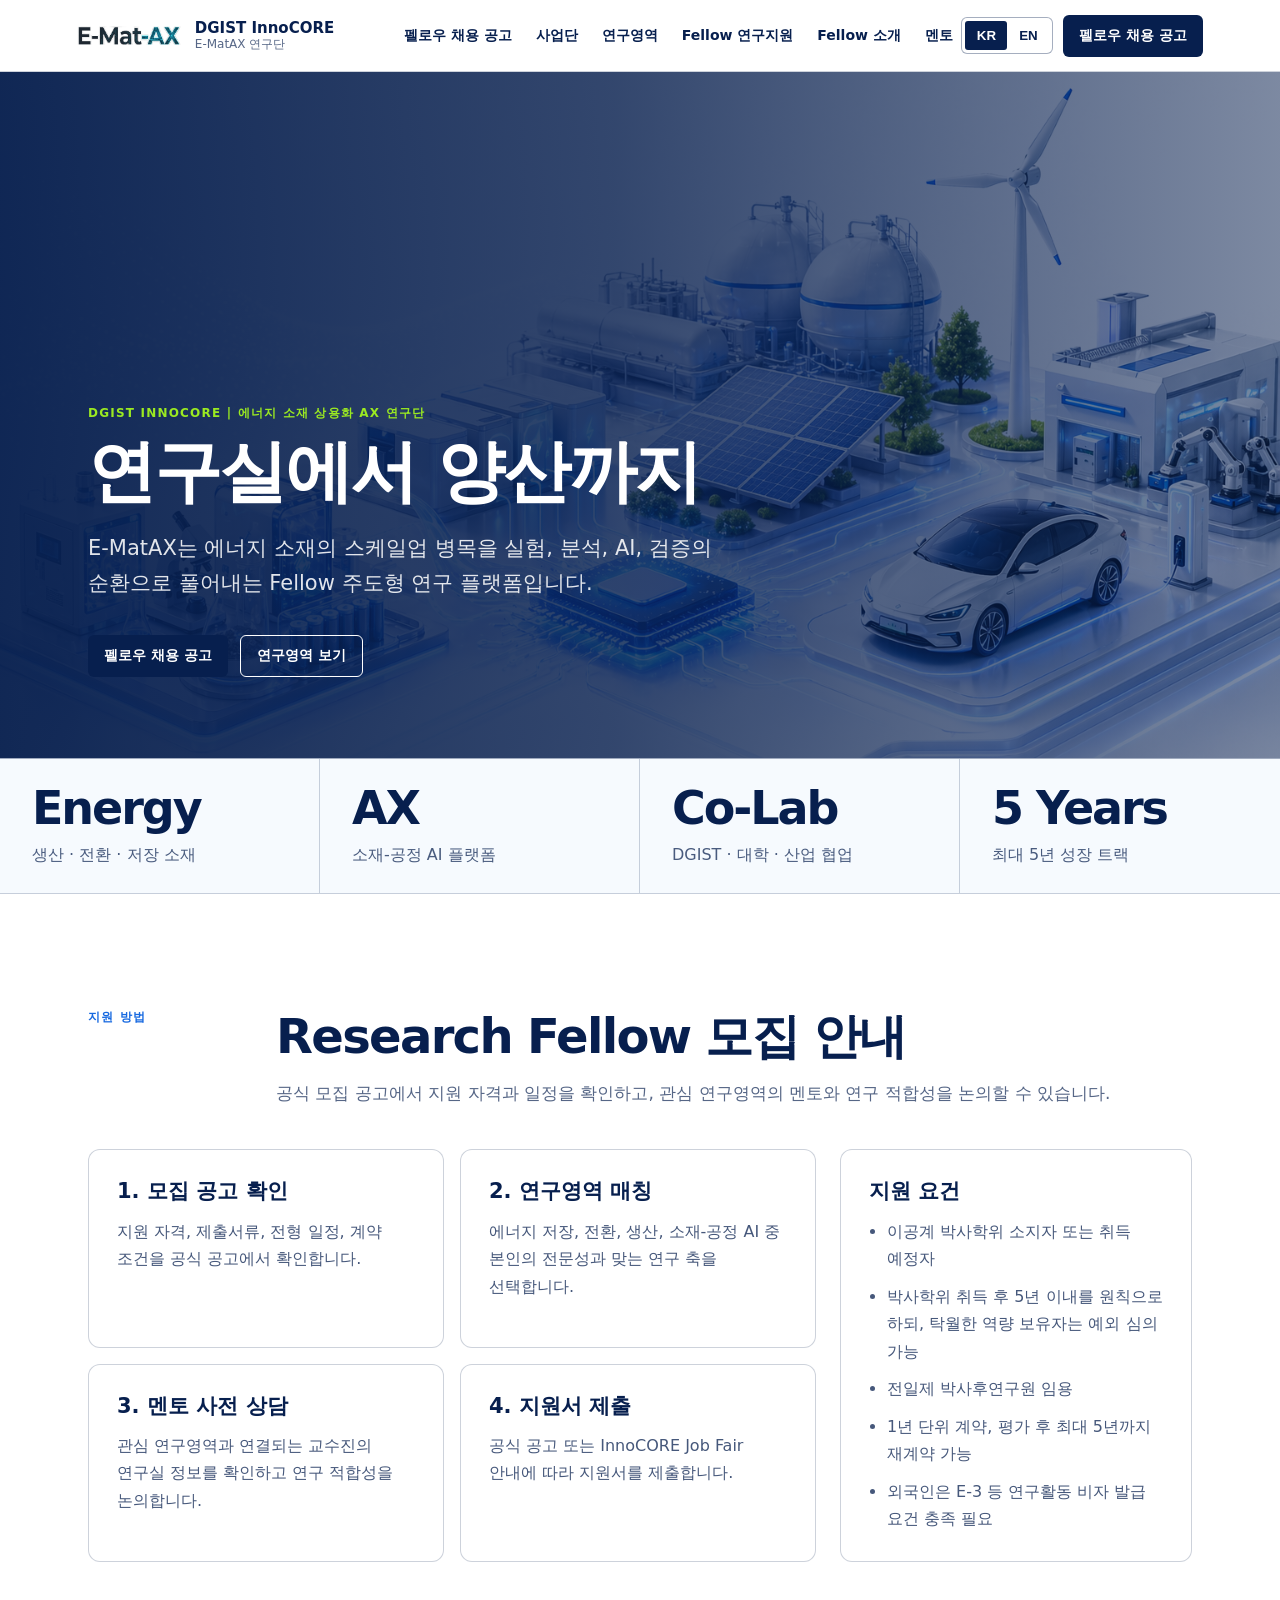
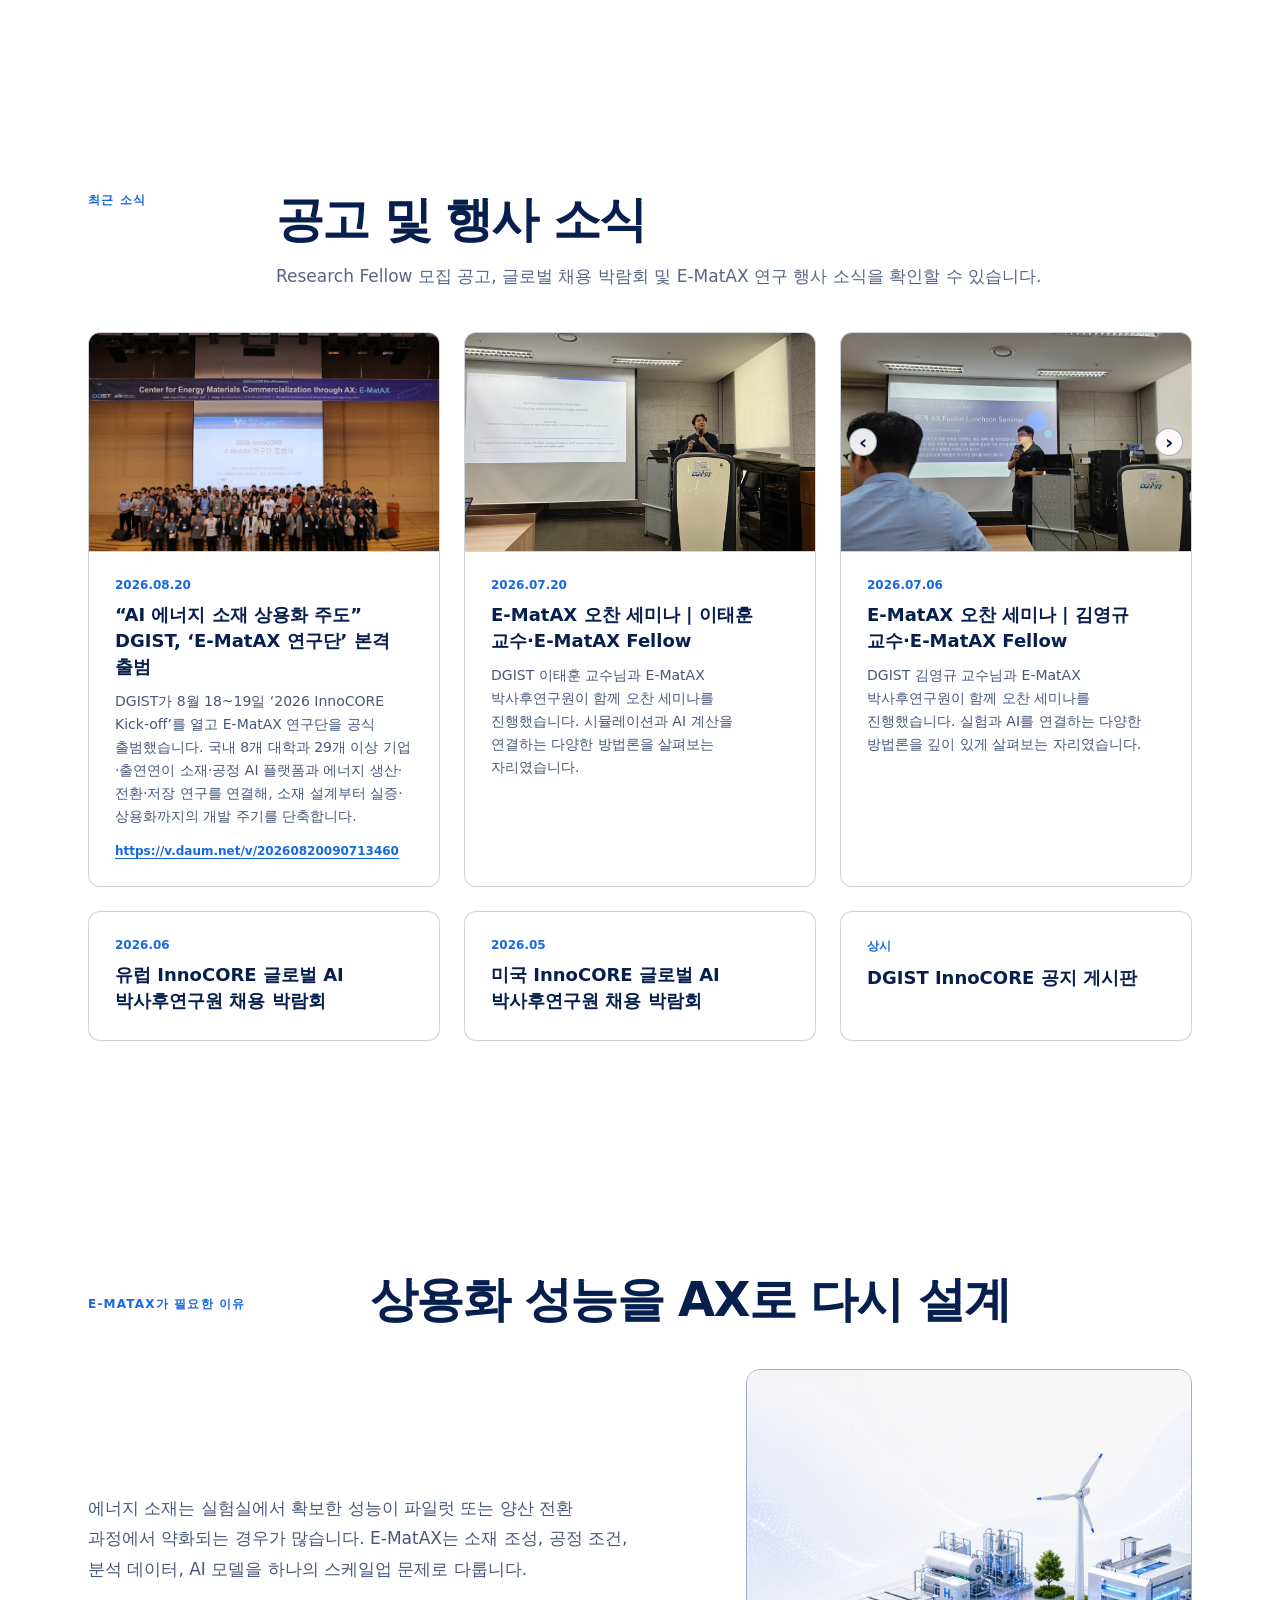
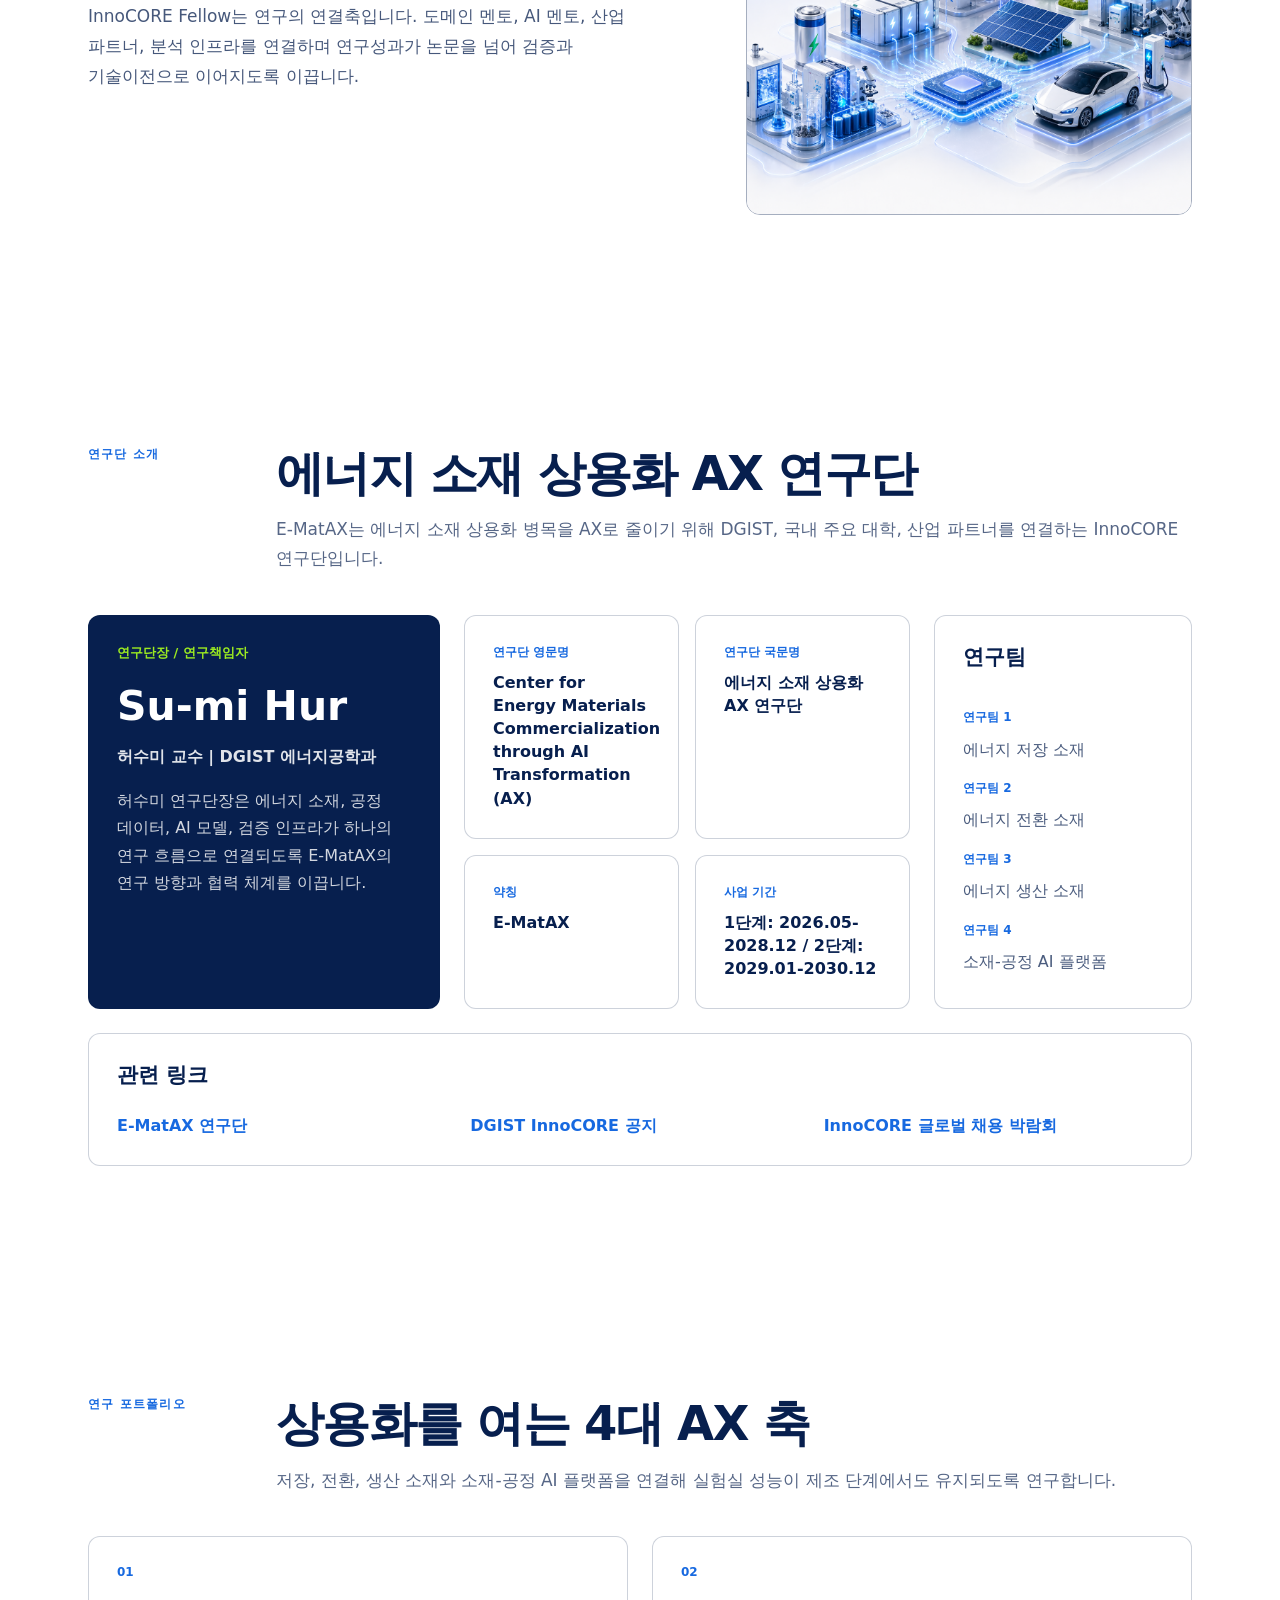
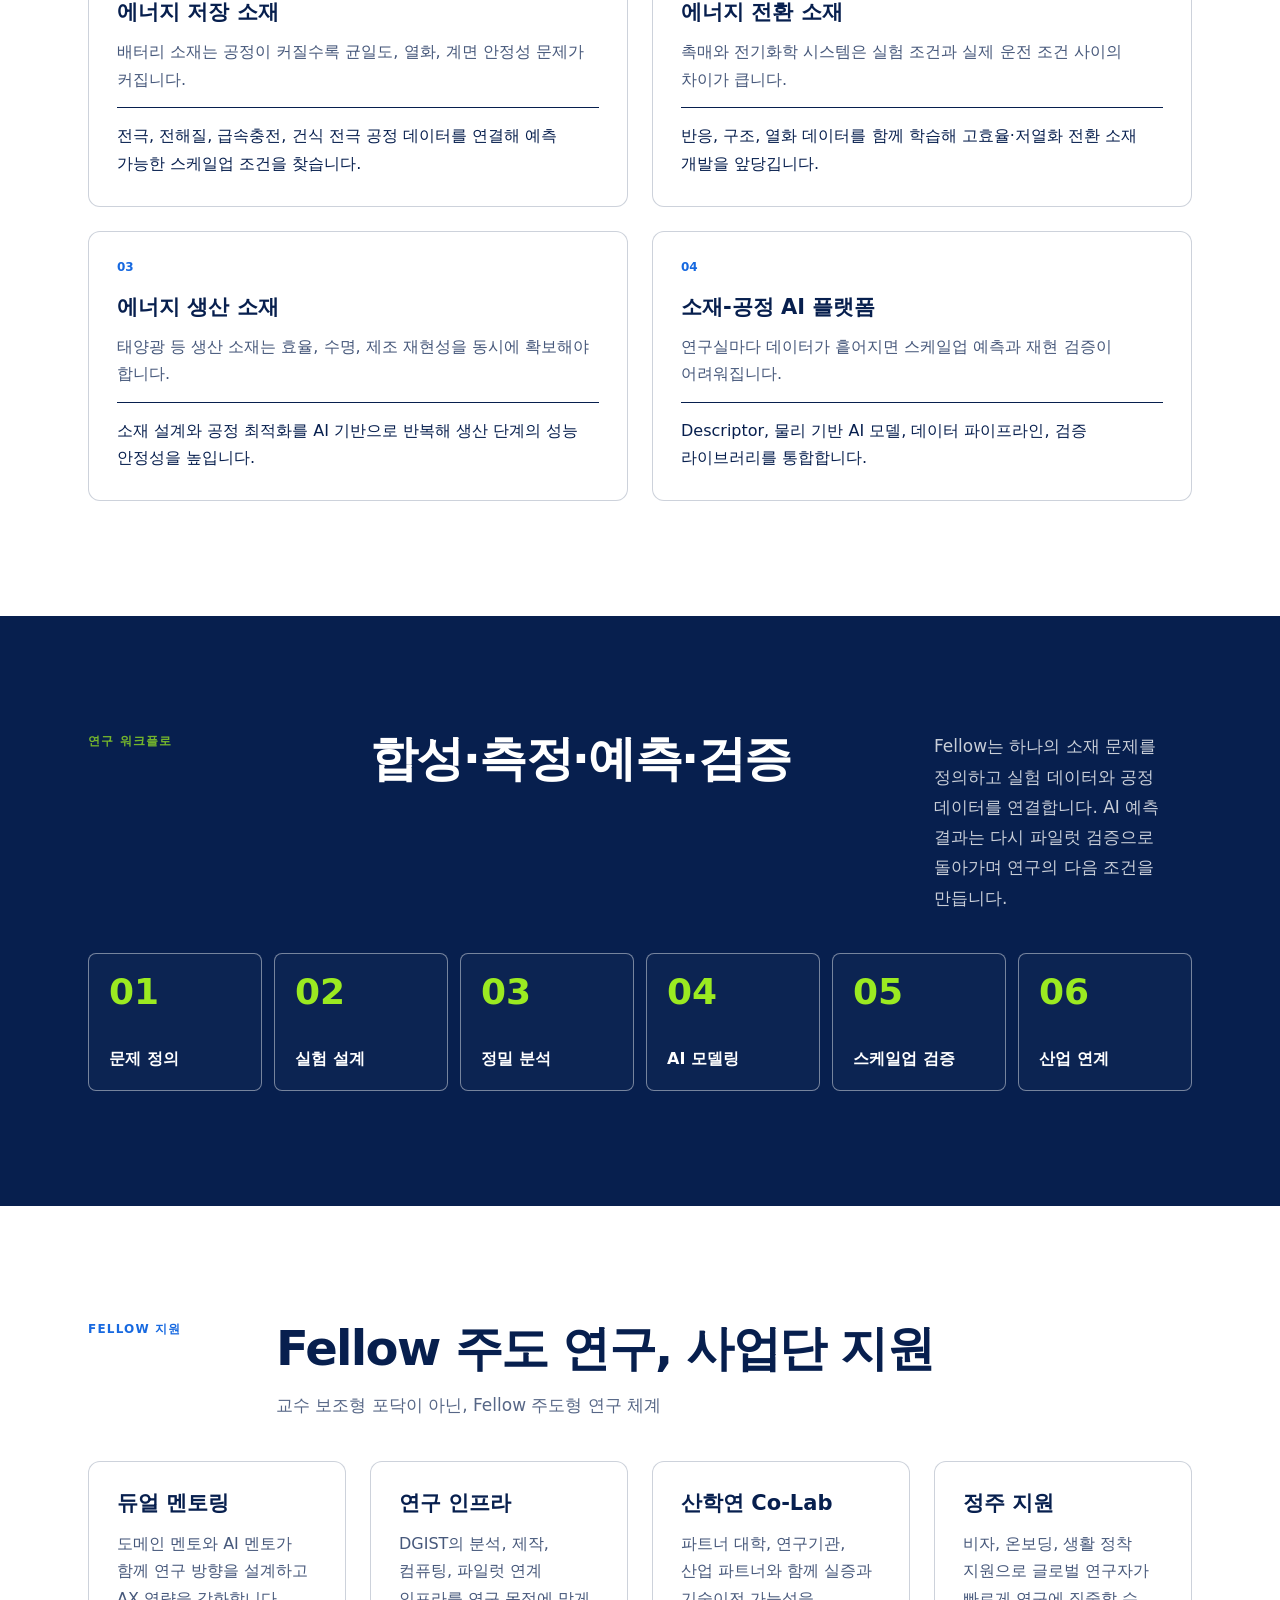
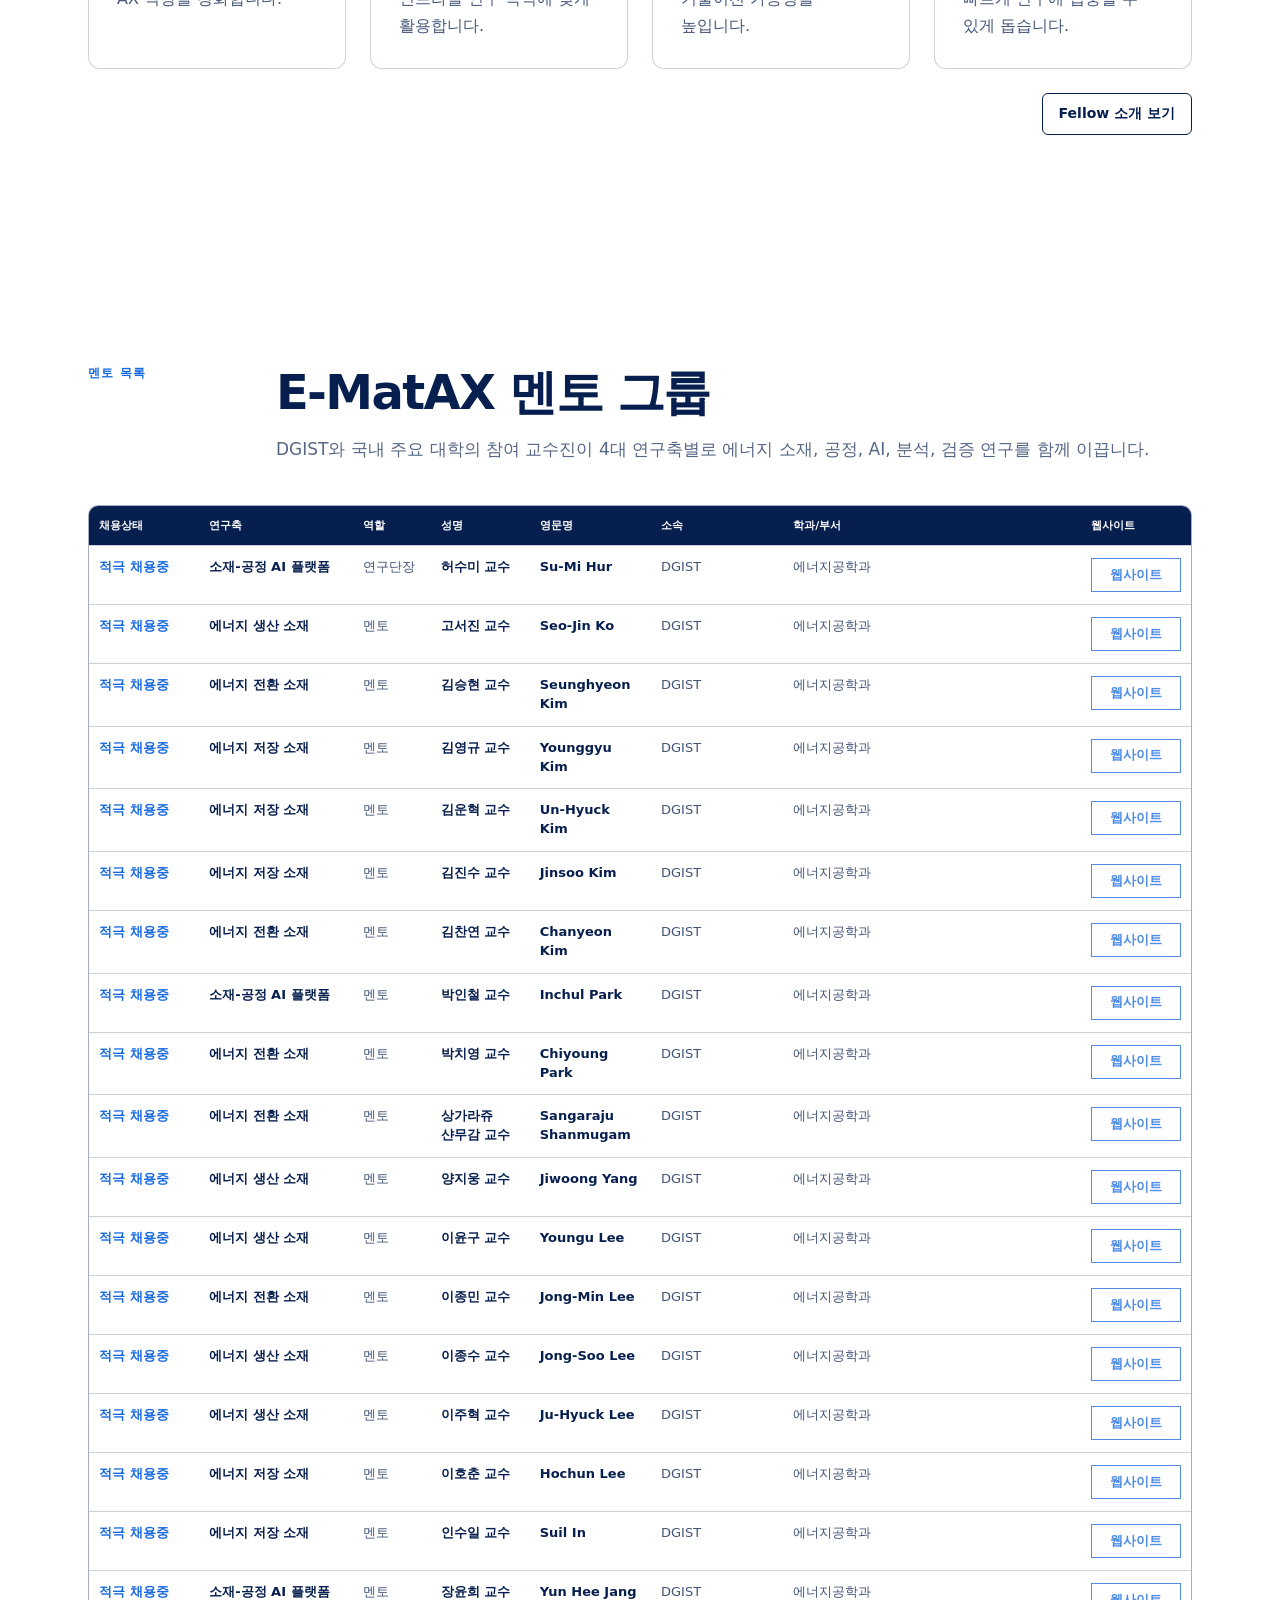
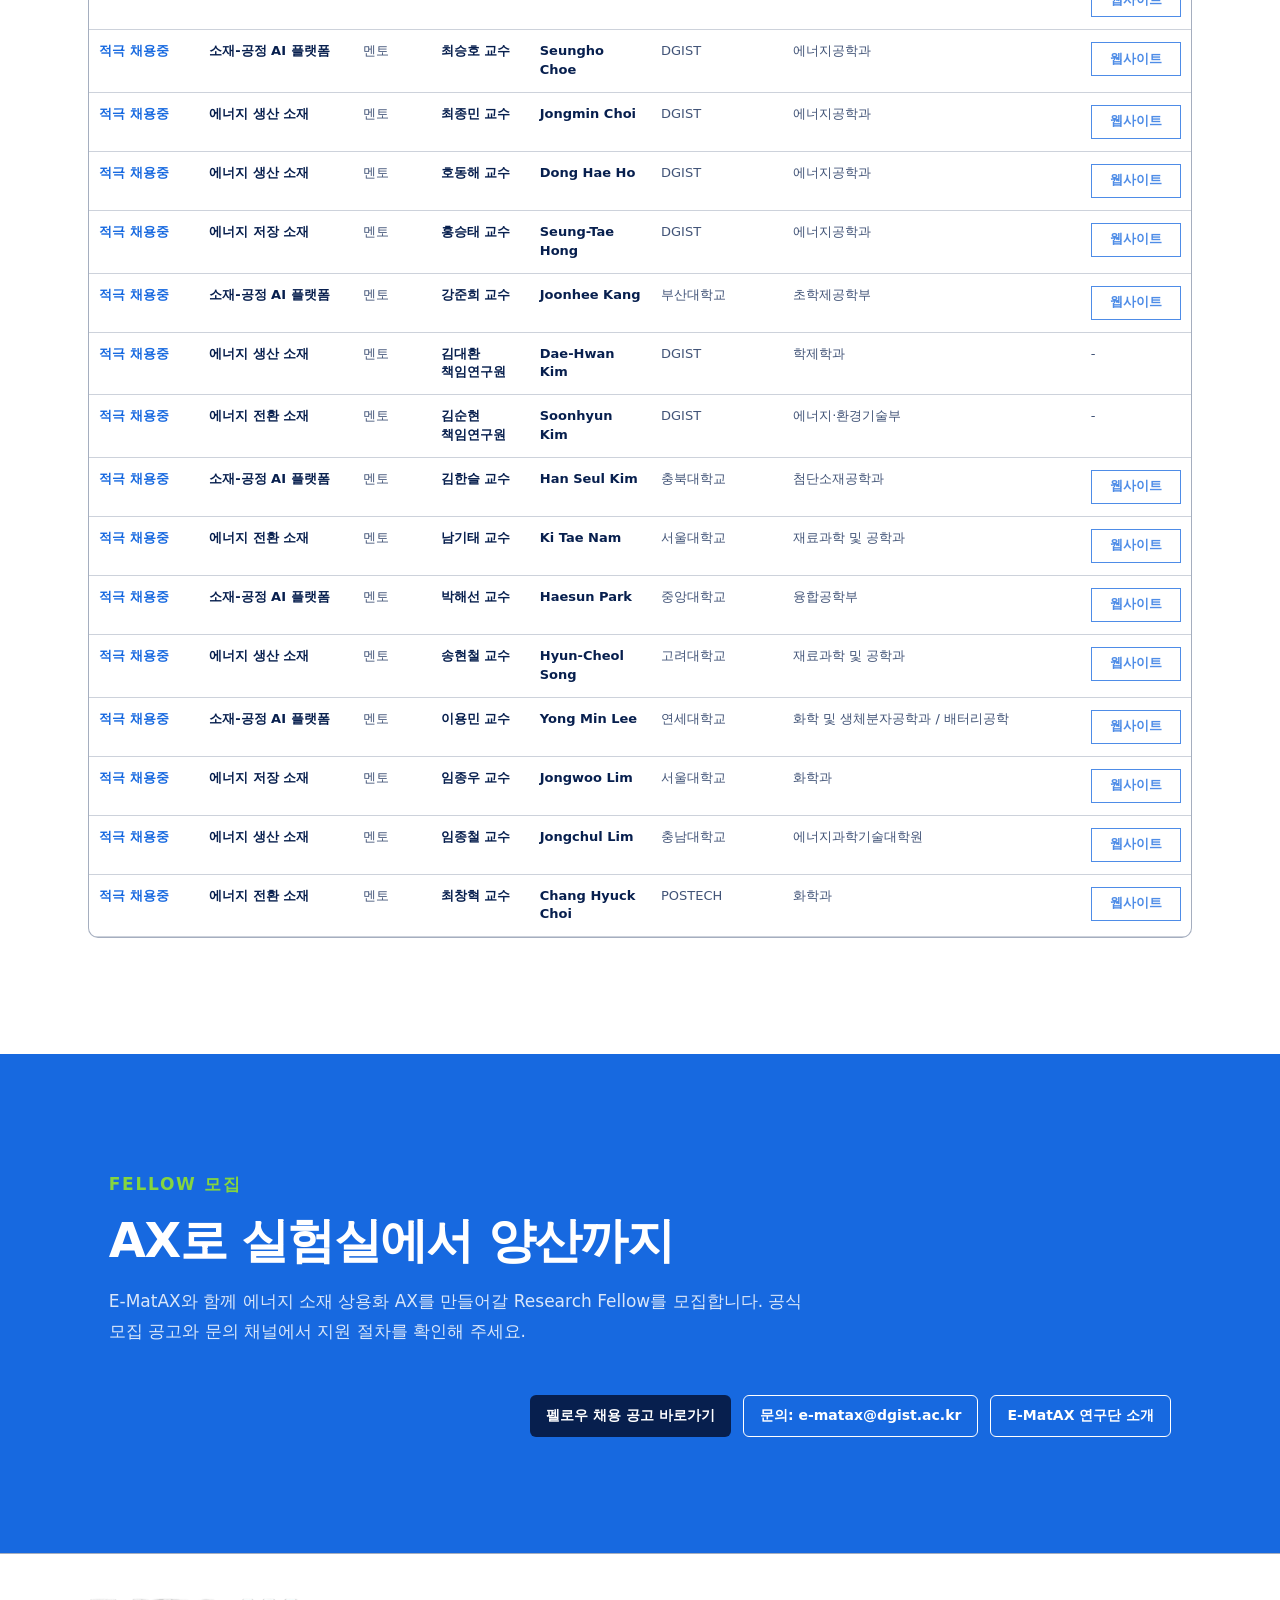
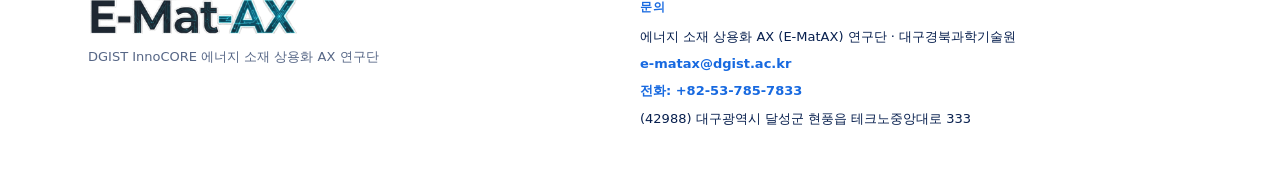
==== commit c70535c2: "fix: complete bilingual content and contact Translate public content and shared UI in both languages" ====
--- a/index.html
+++ b/index.html
@@ -5,7 +5,7 @@
     <meta name="viewport" content="width=device-width, initial-scale=1" />
     <title>DGIST InnoCORE E-MatAX 사업단</title>
     <link rel="icon" href="./assets/favicon.svg" type="image/svg+xml" />
-    <link rel="stylesheet" href="./styles.css?v=20260905-visual-refinement-v4" />
+    <link rel="stylesheet" href="./styles.css?v=20260905-i18n-v2" />
   </head>
   <body>
     <a class="skip-link" href="#main">본문으로 바로가기</a>
@@ -155,19 +155,19 @@
     <footer class="site-footer" id="contact">
       <div class="footer-identity">
         <img src="./assets/ematax-logo.png" alt="E-MatAX" />
-        <p>DGIST InnoCORE E-MatAX Research Center</p>
+        <p data-i18n="footerText">DGIST InnoCORE 에너지 소재 상용화 AX 연구단</p>
       </div>
       <address class="footer-contact">
-        <strong>Contact</strong>
-        <span>허윤정 · YOUN-JUNG HEO</span>
-        <span lang="ko">에너지 소재 상용화 AX (E-MatAX) 연구단 · 대구경북과학기술원</span>
-        <a href="tel:+82537857833">Tel. +82-53-785-7833</a>
-        <span lang="ko">(42988) 대구광역시 달성군 현풍읍 테크노중앙대로 333</span>
-        <span lang="en">333 Techno Jungang-daero, Hyeonpung-eup, Dalseong-gun, Daegu, 42988, Republic of Korea</span>
+        <strong data-i18n="contactTitle">문의</strong>
+        <span data-i18n="organization">에너지 소재 상용화 AX (E-MatAX) 연구단 · 대구경북과학기술원</span>
+        <a href="mailto:e-matax@dgist.ac.kr">e-matax@dgist.ac.kr</a>
+        <a href="tel:+82537857833" data-i18n="telephone">전화: +82-53-785-7833</a>
+        <span data-i18n="address">(42988) 대구광역시 달성군 현풍읍 테크노중앙대로 333</span>
       </address>
     </footer>
 
-    <script src="./content.js?v=20260821-kickoff-news-v1"></script>
-    <script src="./app.js?v=20260821-kickoff-news-v1"></script>
+    <script src="./site-i18n.js?v=20260905-i18n-v2"></script>
+    <script src="./content.js?v=20260905-i18n-v2"></script>
+    <script src="./app.js?v=20260905-i18n-v2"></script>
   </body>
 </html>
--- a/styles.css
+++ b/styles.css
@@ -2018,6 +2018,13 @@
   width: 100%;
   height: auto;
   object-fit: contain;
+}
+
+.pi-visual-header figcaption {
+  padding: 16px 20px;
+  border-top: 1px solid var(--line);
+  font-size: 14px;
+  line-height: 1.6;
 }
 
 .secondary-action.dark {
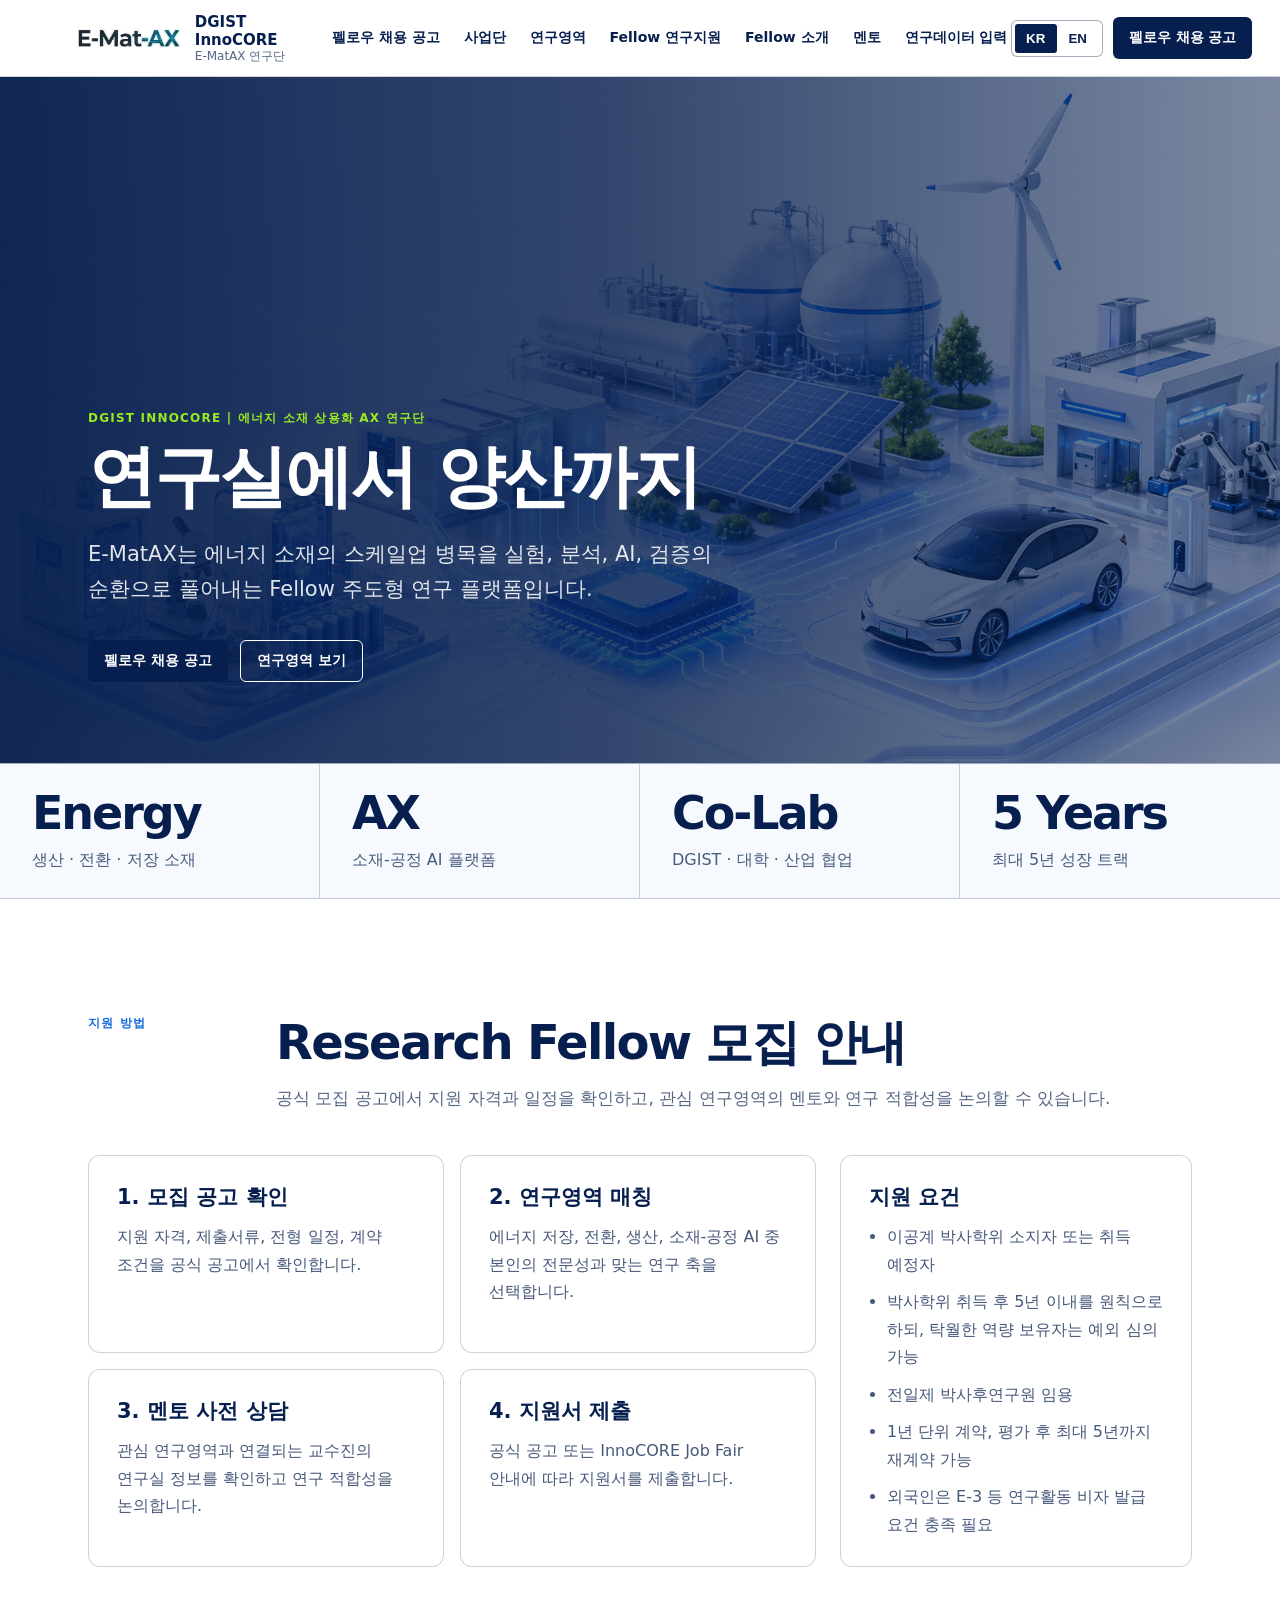
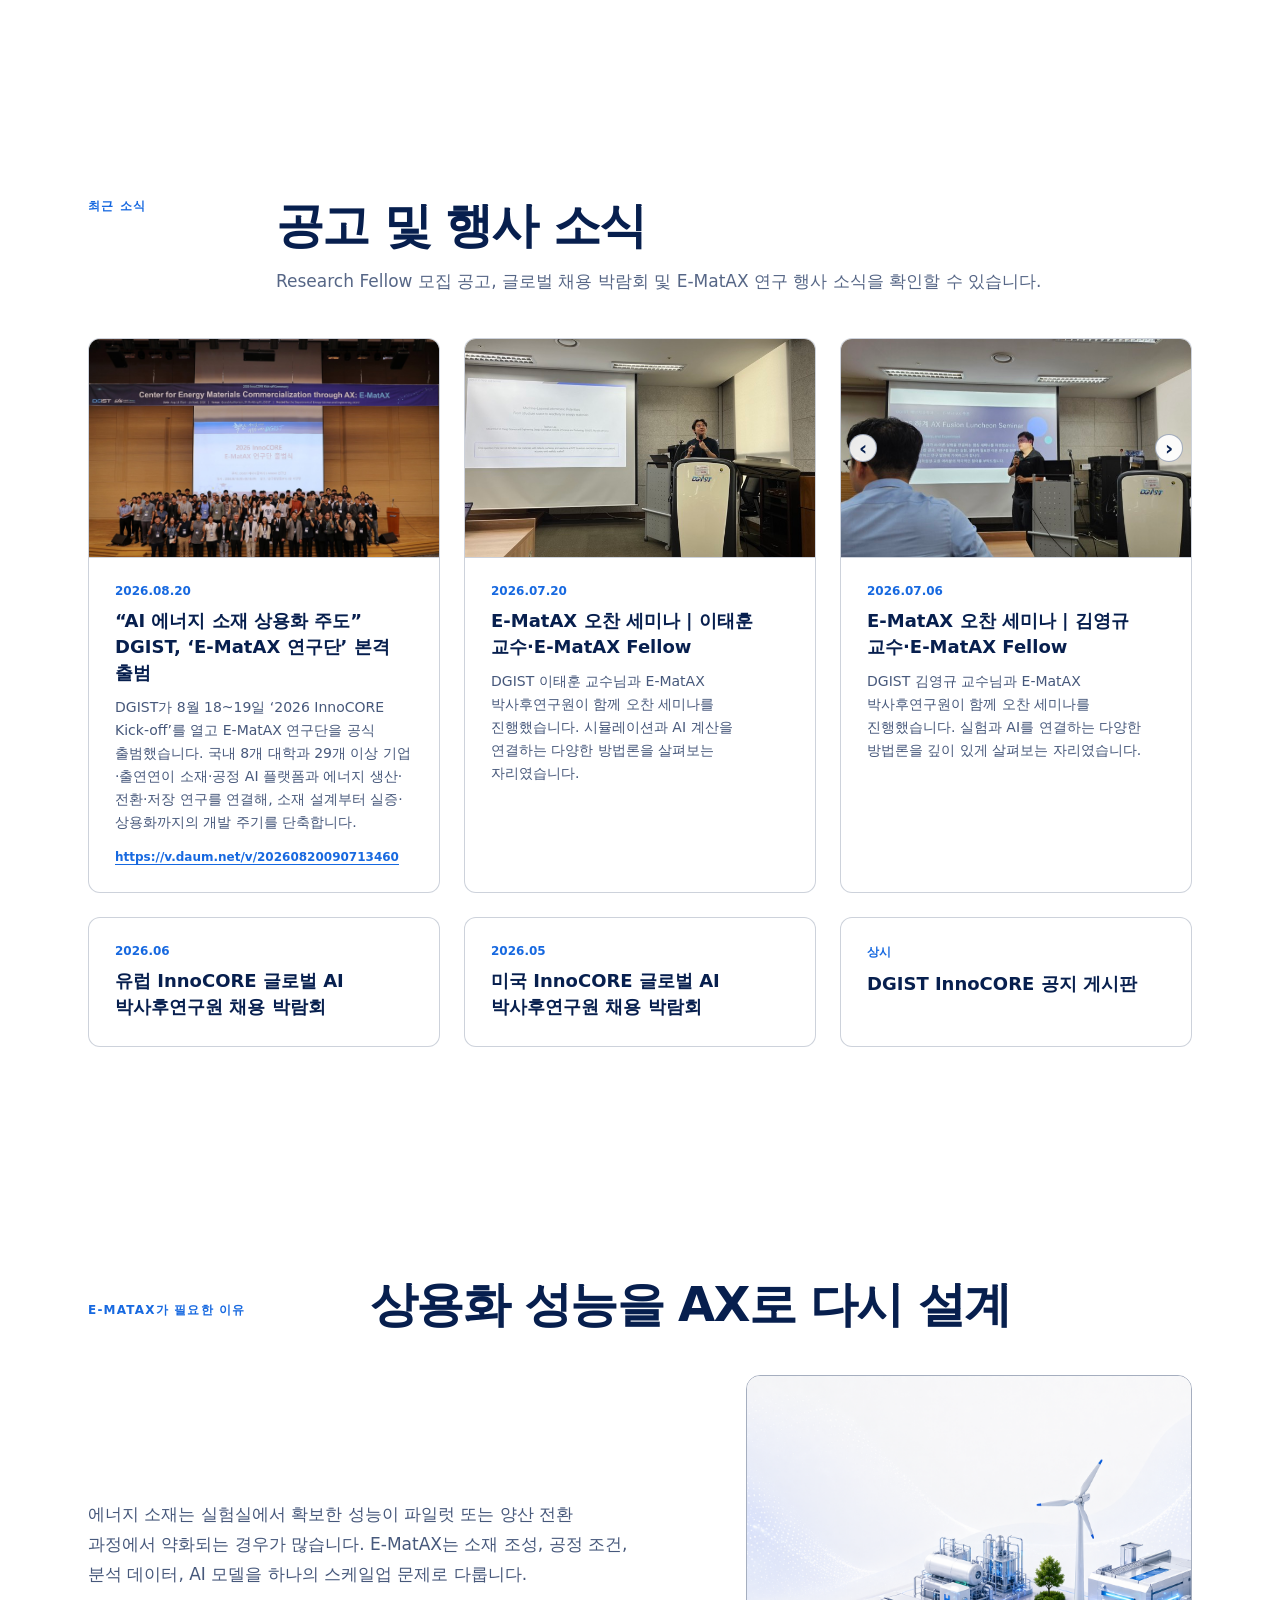
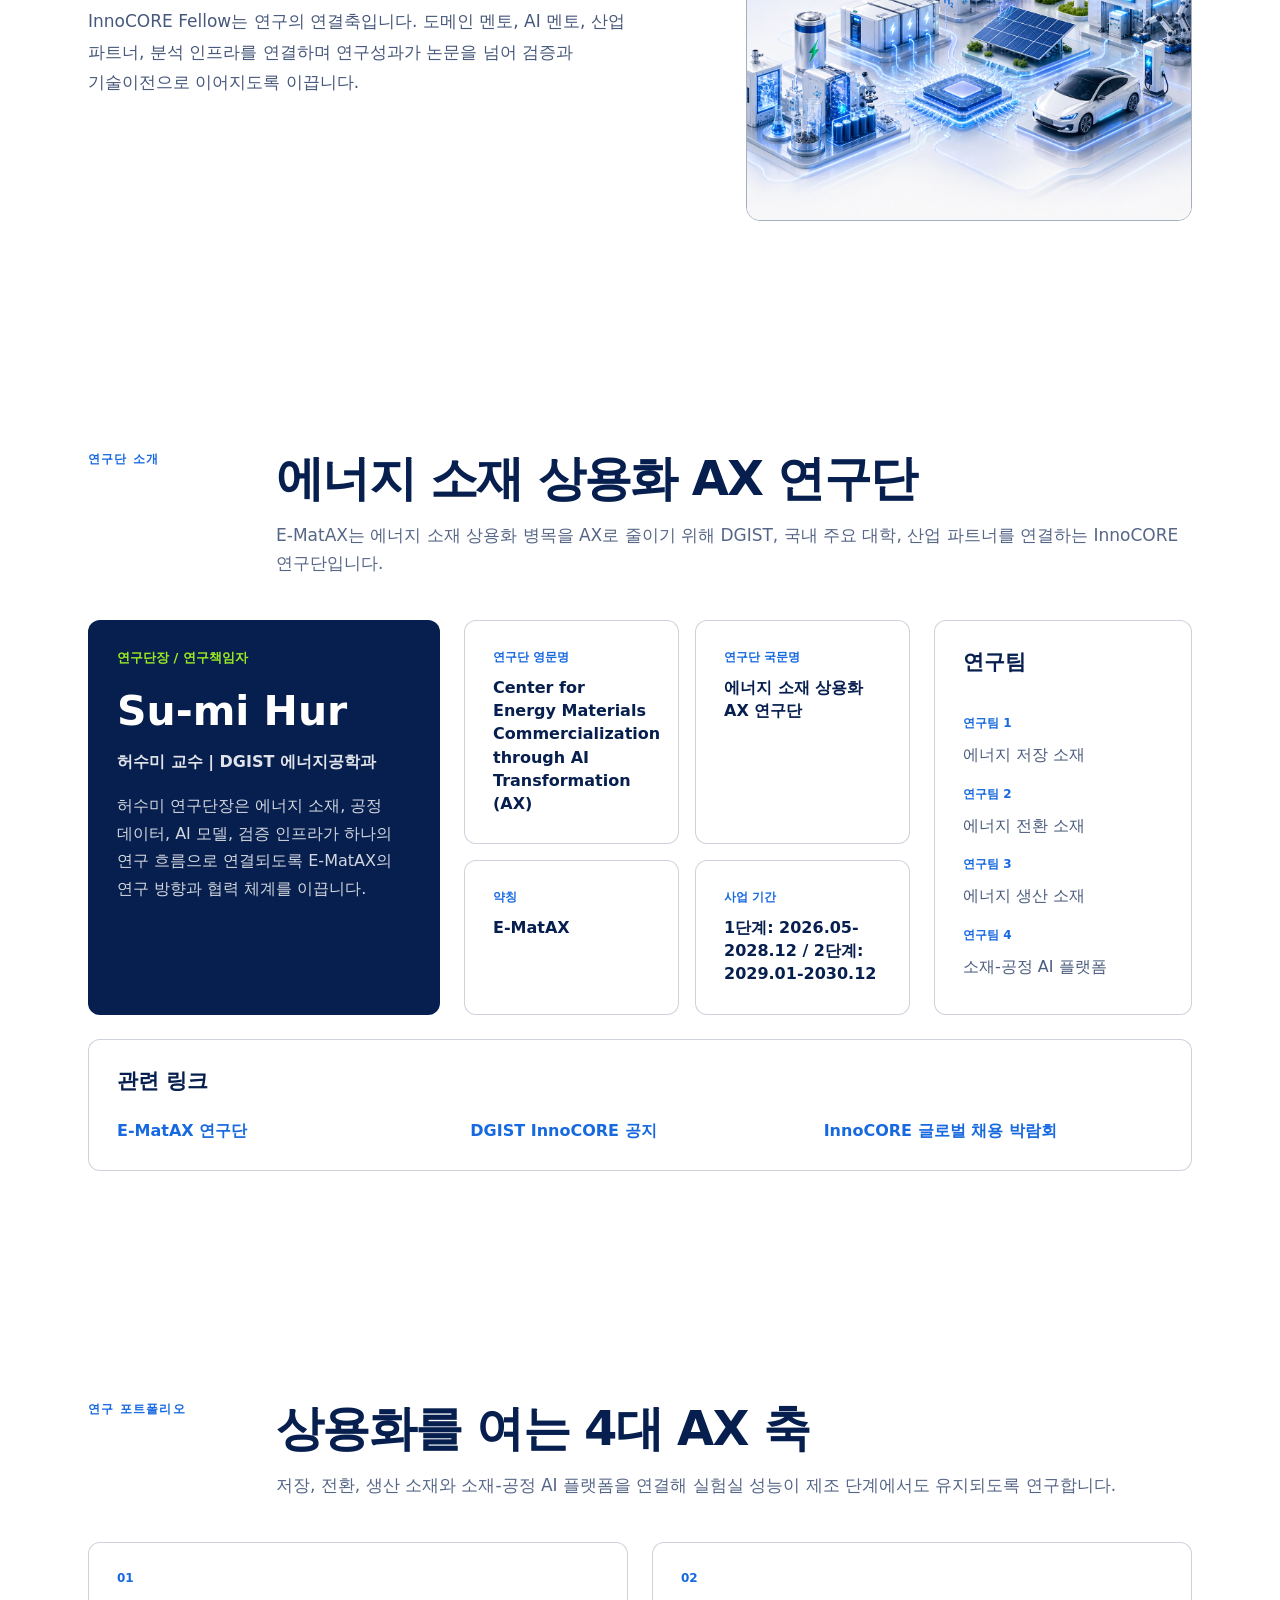
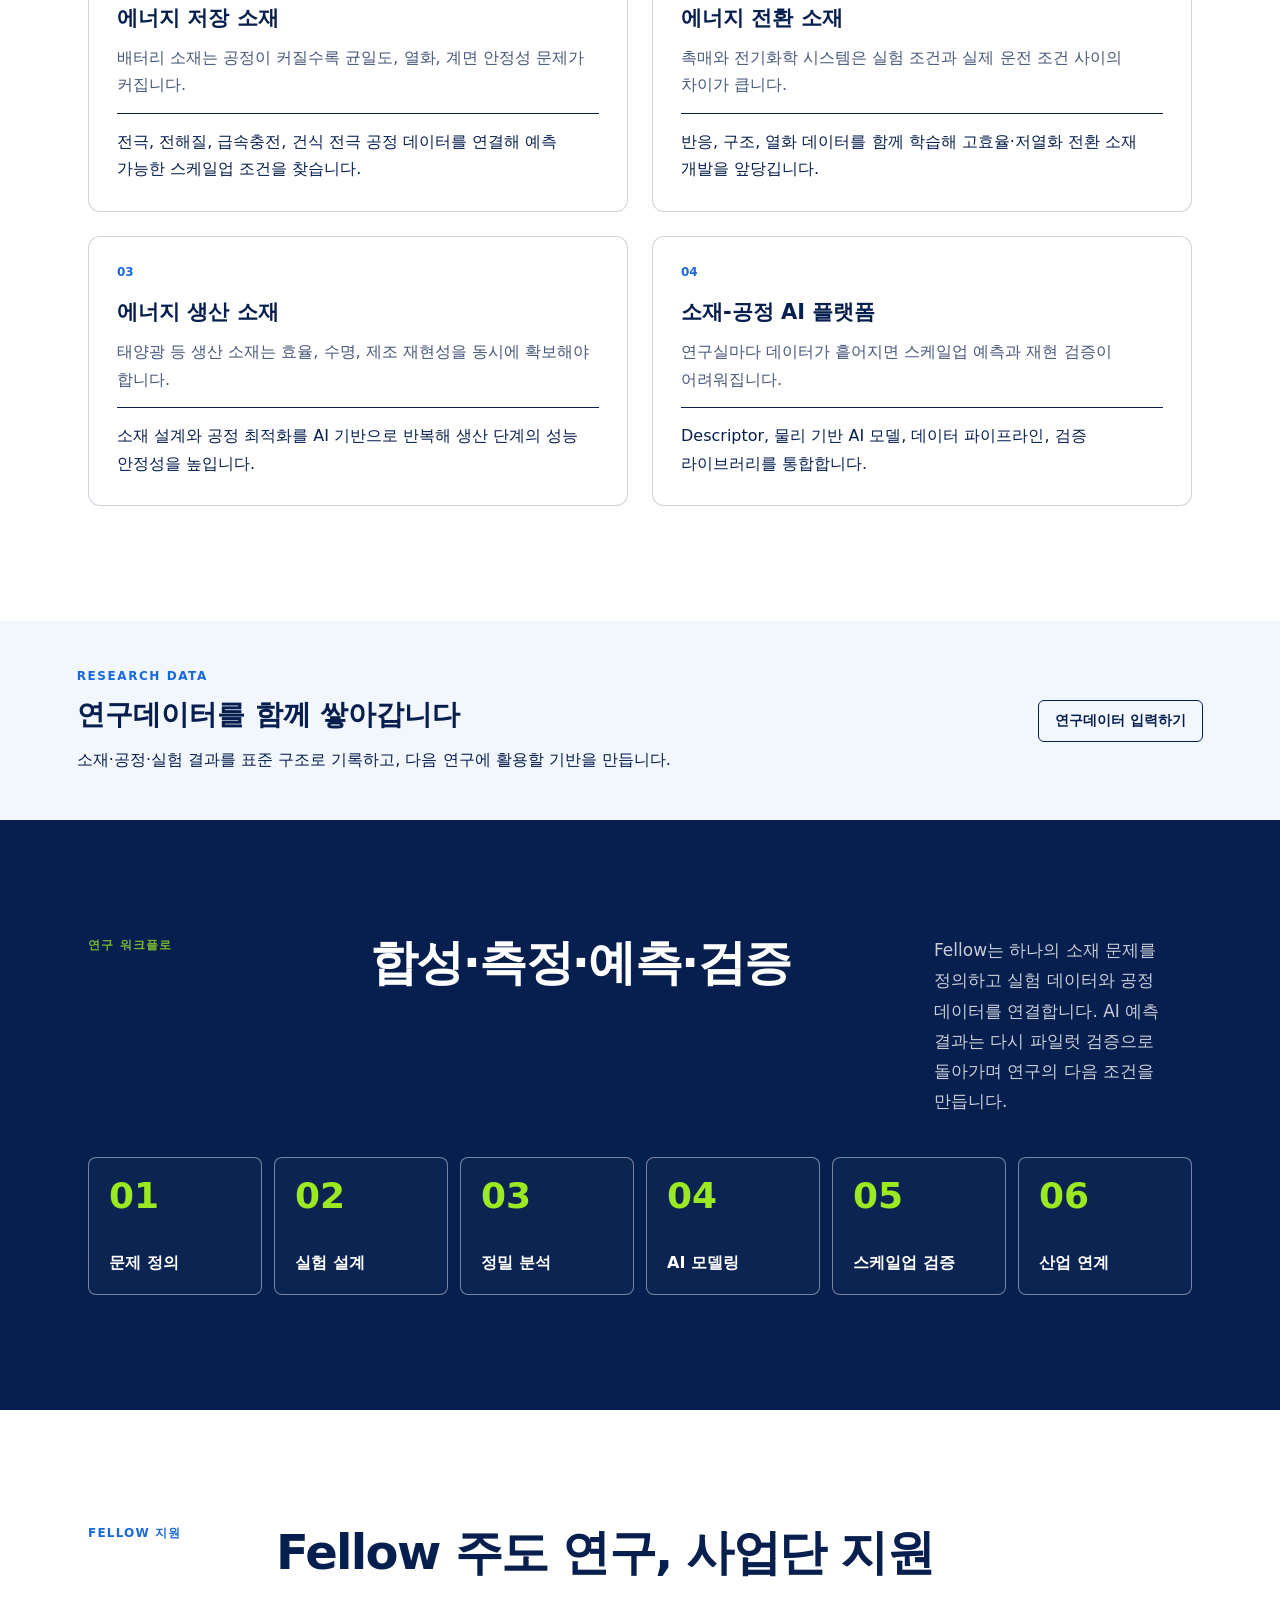
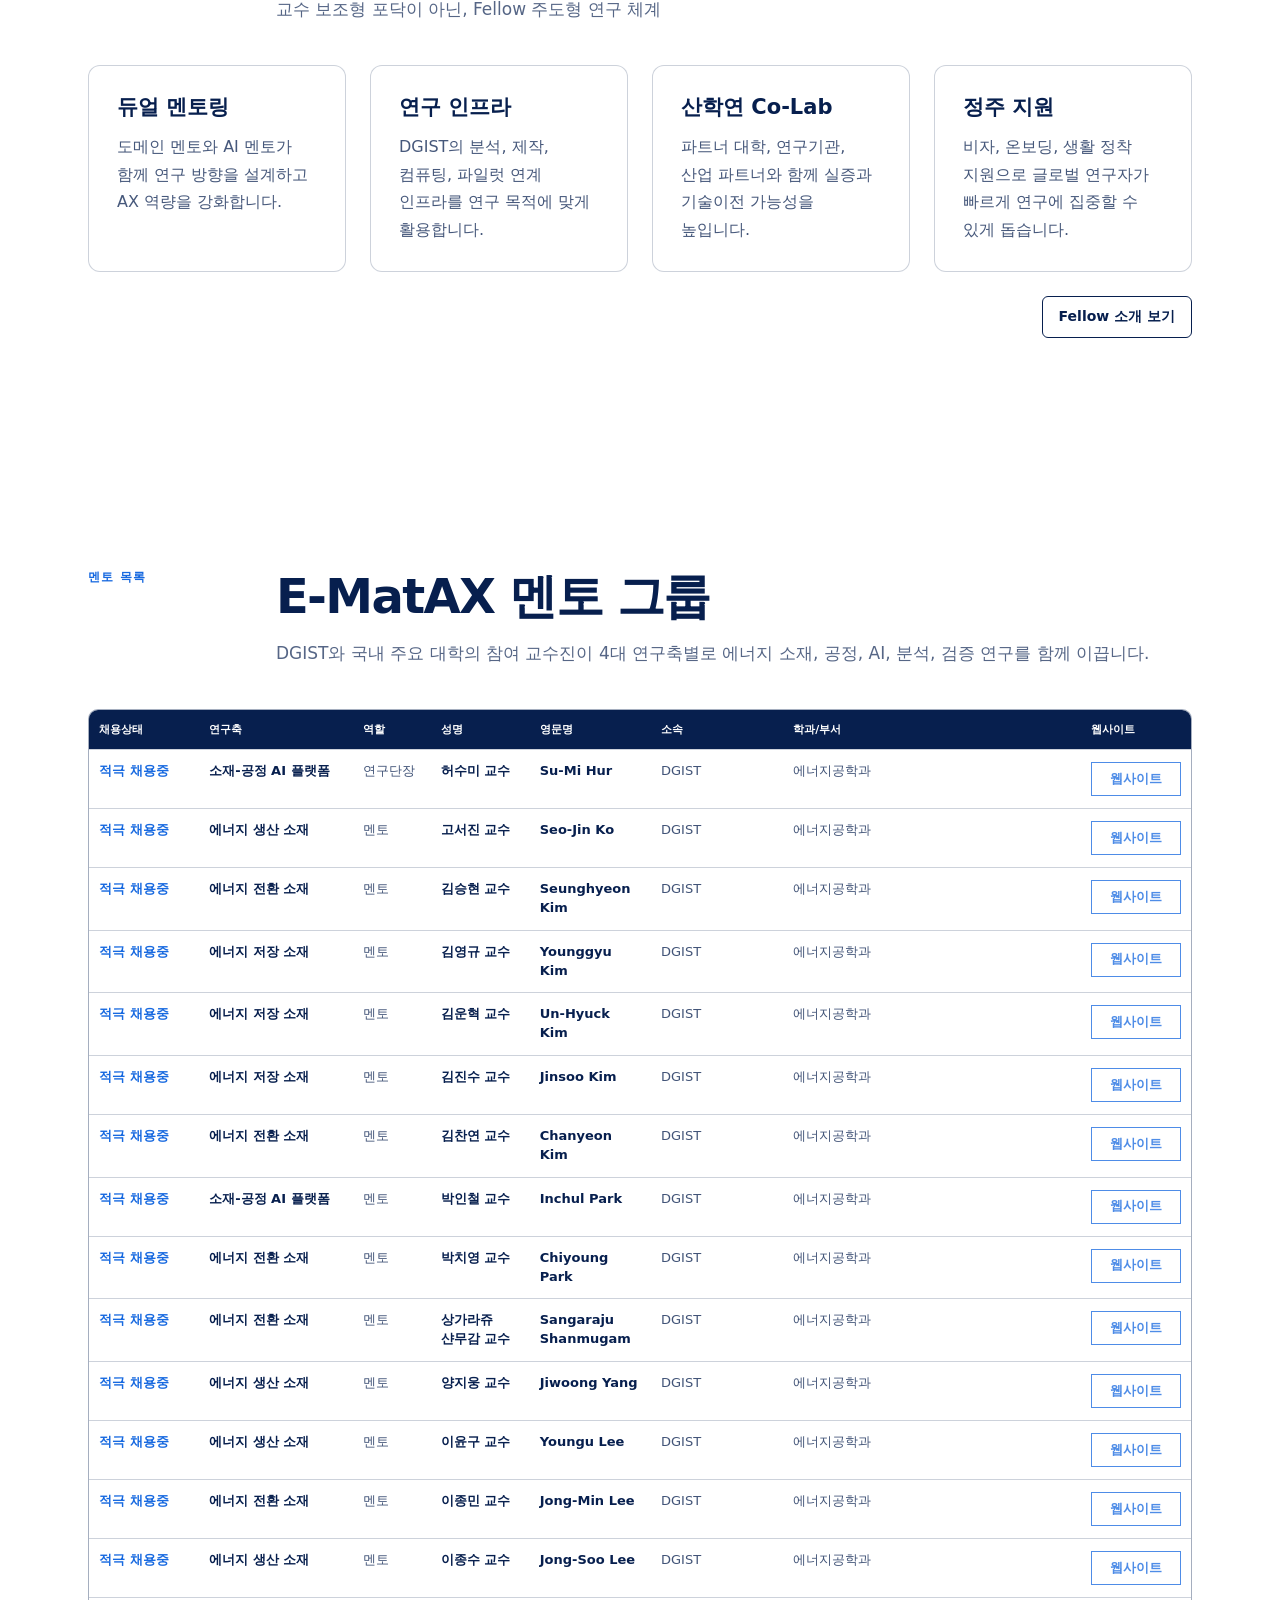
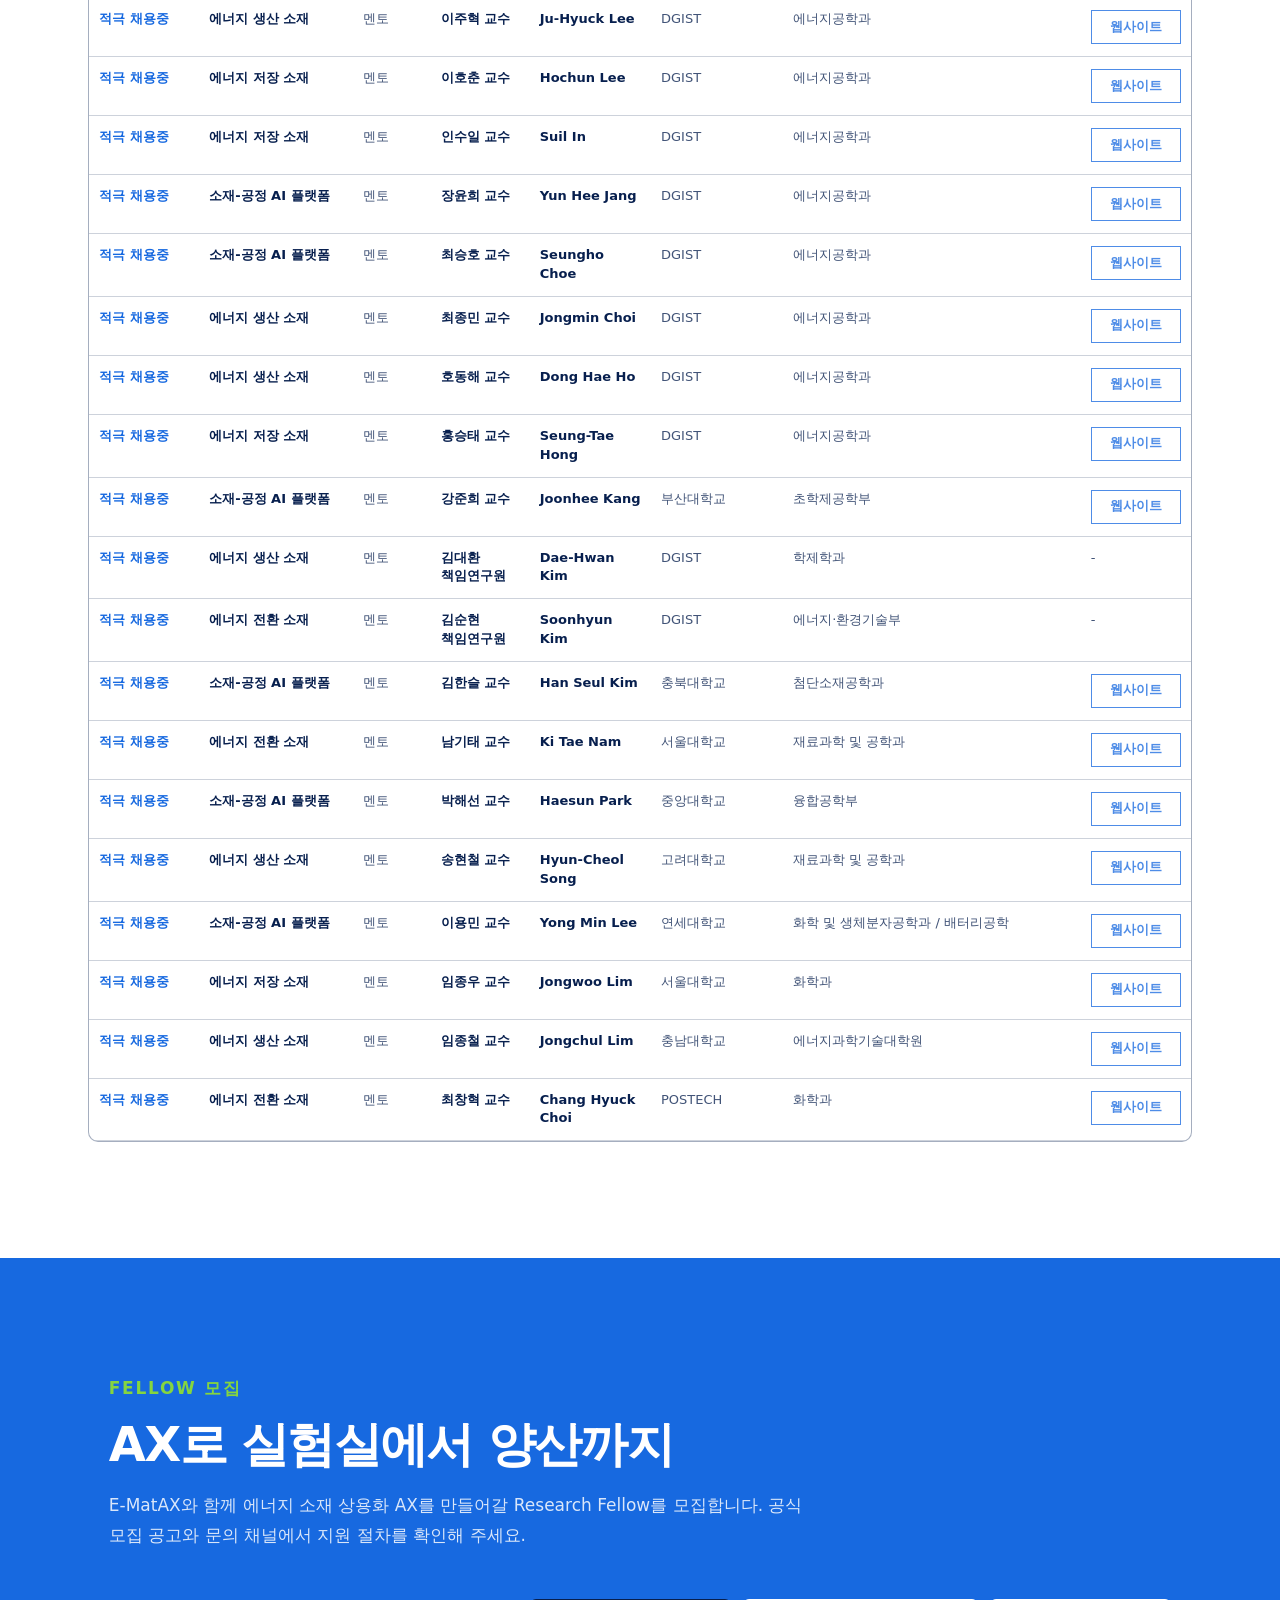
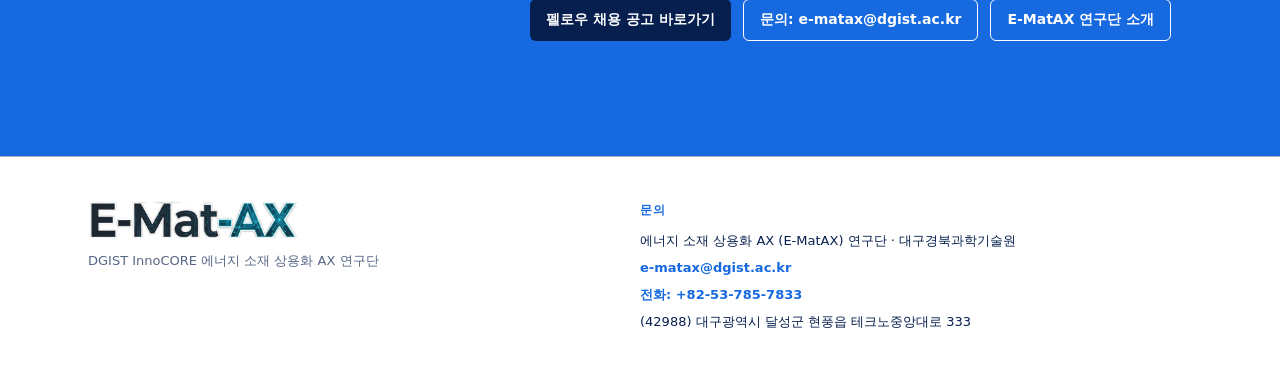
==== commit be1b8327: "feat(data): add validated research intake portal" ====
--- a/index.html
+++ b/index.html
@@ -6,6 +6,7 @@
     <title>DGIST InnoCORE E-MatAX 사업단</title>
     <link rel="icon" href="./assets/favicon.svg" type="image/svg+xml" />
     <link rel="stylesheet" href="./styles.css?v=20260905-i18n-v2" />
+    <link rel="stylesheet" href="./data-portal/entry.css?v=20260916-data" />
   </head>
   <body>
     <a class="skip-link" href="#main">본문으로 바로가기</a>
@@ -107,6 +108,11 @@
         <div class="research-grid"></div>
       </section>
 
+      <section class="data-intake-band" aria-labelledby="data-intake-title">
+        <div><p class="data-eyebrow">RESEARCH DATA</p><h2 id="data-intake-title" data-field="dataIntakeTitle"></h2><p data-field="dataIntakeLead"></p></div>
+        <a class="secondary-action dark" href="./data.html" data-field="dataIntakeCta"></a>
+      </section>
+
       <section class="process-band" aria-labelledby="process-title">
         <div class="process-copy">
           <p data-field="processKicker"></p>
@@ -167,7 +173,7 @@
     </footer>
 
     <script src="./site-i18n.js?v=20260905-i18n-v2"></script>
-    <script src="./content.js?v=20260905-i18n-v2"></script>
+    <script src="./content.js?v=20260916-data"></script>
     <script src="./app.js?v=20260905-i18n-v2"></script>
   </body>
 </html>
--- a/data-portal/entry.css
+++ b/data-portal/entry.css
@@ -0,0 +1 @@
+.data-intro{max-width:1440px;margin:auto;padding:72px 5vw 48px;display:grid;grid-template-columns:1.8fr 1fr;gap:60px;align-items:end}.data-eyebrow{color:#1769e0;font-size:12px;font-weight:750;letter-spacing:.13em}.data-intro h1{font-size:clamp(32px,4vw,52px);line-height:1.25;letter-spacing:-.055em;margin:18px 0}.data-intro p{font-size:16px;line-height:1.9;color:#526078}.data-scope{border-left:3px solid #9bea21;padding:8px 0 8px 24px}.data-scope span{display:block;color:#1769e0;font-size:12px;font-weight:700}.data-scope strong{font-size:22px;display:block;margin-top:12px}.data-scope p{font-size:14px;margin-bottom:0}.portal-frame-section{margin:0 3vw;border:1px solid #d7deea;border-radius:14px;overflow:hidden;background:#f7f9fc}.frame-top{display:flex;gap:10px;align-items:center;padding:15px 22px;background:white;border-bottom:1px solid #e0e5ef;font-size:14px}.frame-top a{margin-left:auto;font-size:12px;color:#1769e0}.status-dot{height:7px;width:7px;border-radius:50%;background:#1769e0}#portal-frame{width:100%;height:1100px;border:0;background:#f7f9fc}#portal-loading{padding:40px;text-align:center;color:#64748b}.frame-note{font-size:12px;color:#66758b;padding:12px 20px;margin:0;border-top:1px solid #e0e5ef}.data-guide{max-width:1440px;margin:auto;padding:70px 5vw}.data-guide h2{font-size:28px;letter-spacing:-.03em}.guide-grid{display:grid;grid-template-columns:repeat(3,1fr);gap:36px}.guide-grid article{border-top:1px solid #d7deea;padding-top:20px}.guide-grid span{font-size:12px;font-weight:750;color:#1769e0}.guide-grid h3{font-size:18px}.guide-grid p{font-size:14px;line-height:1.9;color:#59667c}.guide-footnote{font-size:12px;line-height:1.8;color:#69768b;margin-top:30px}.data-footer{padding:30px 5vw;background:#071f4e;color:white;display:flex;justify-content:space-between;font-size:12px}.data-footer a{color:#c6d3e9}.data-intake-band{background:#f2f6fd;display:flex;justify-content:space-between;align-items:center;gap:32px;padding:45px max(32px,6vw)}.data-intake-band h2{margin:8px 0 12px;font-size:28px}.data-intake-band p{margin:0;line-height:1.8}.data-intake-band .secondary-action{flex-shrink:0}@media(max-width:760px){.data-intro{padding:40px 6vw 30px;grid-template-columns:1fr;gap:24px}.data-intro h1{font-size:34px}.data-scope strong{font-size:18px}.portal-frame-section{margin:0 3vw}#portal-frame{height:1250px}.guide-grid{grid-template-columns:1fr;gap:20px}.data-guide{padding:40px 6vw}.data-footer{gap:14px;flex-direction:column}.data-intake-band{align-items:start;flex-direction:column}.frame-top{padding:14px}.frame-top a{font-size:11px}}
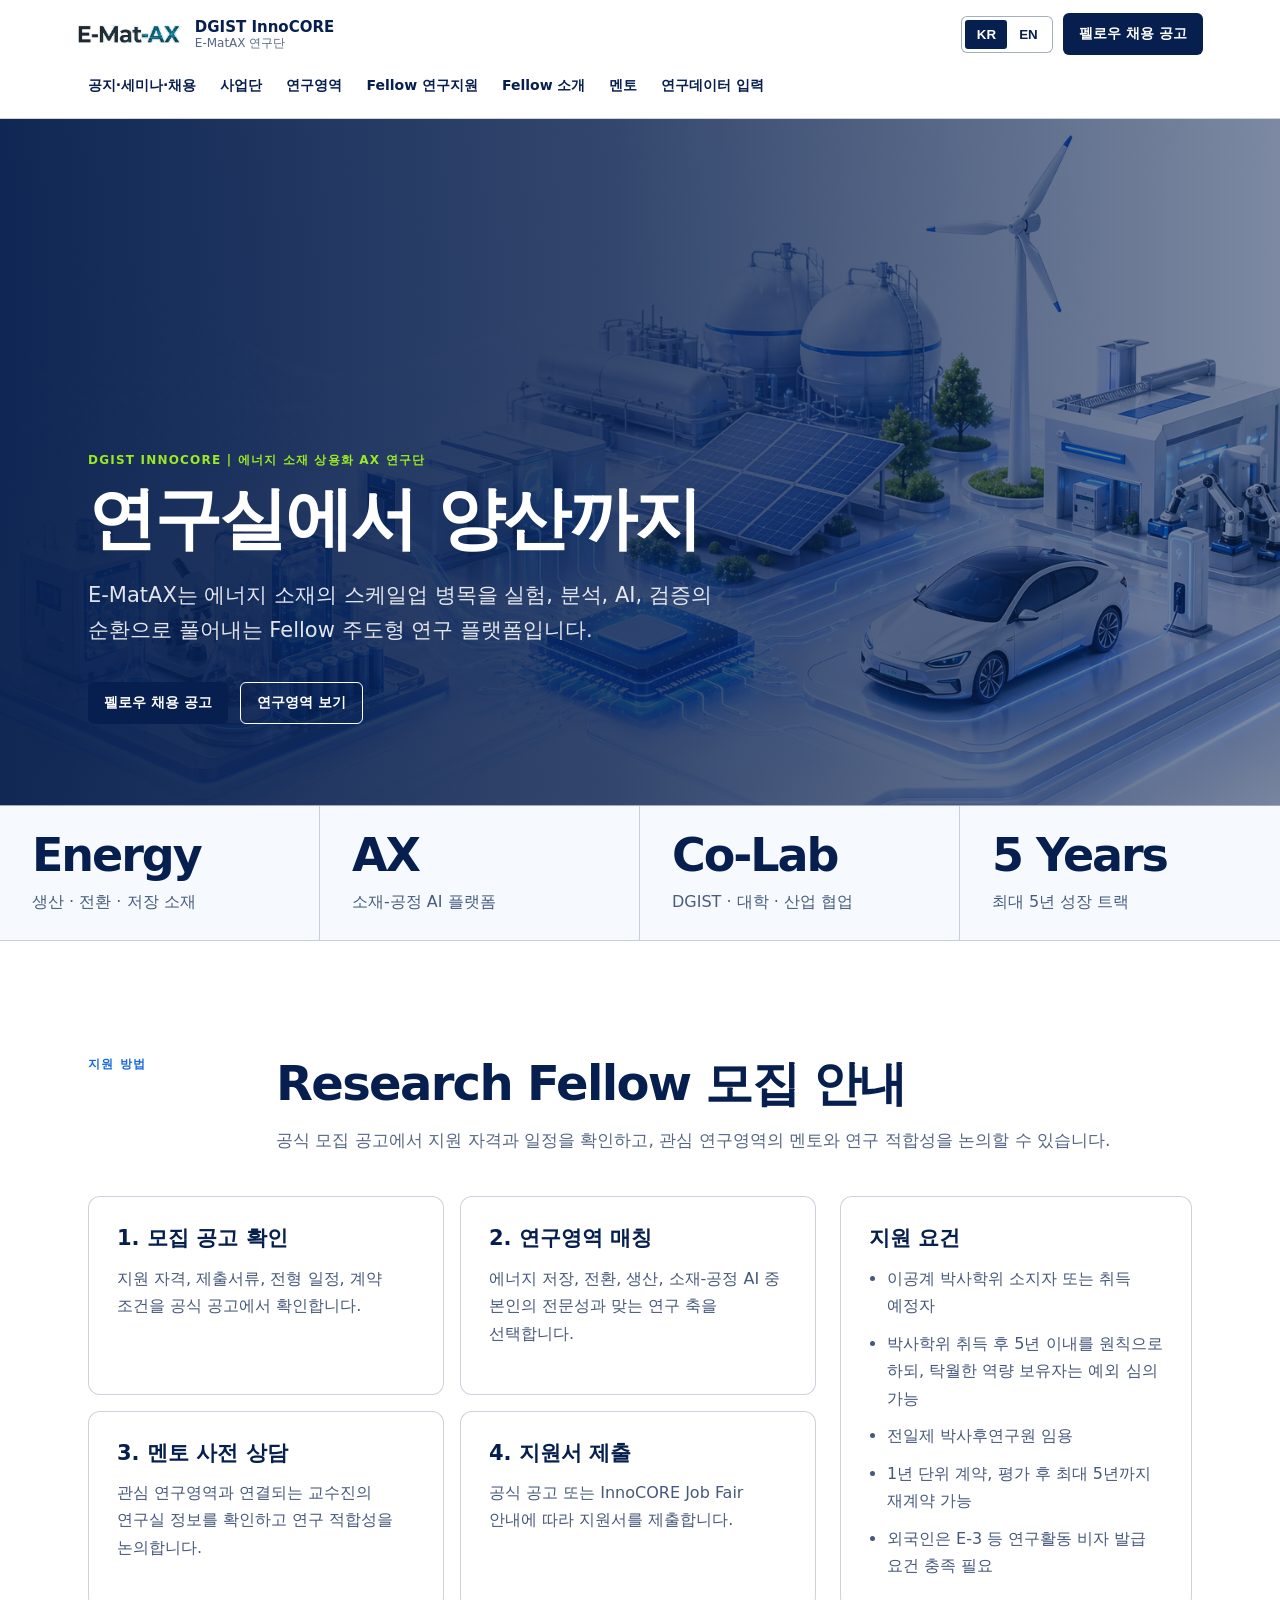
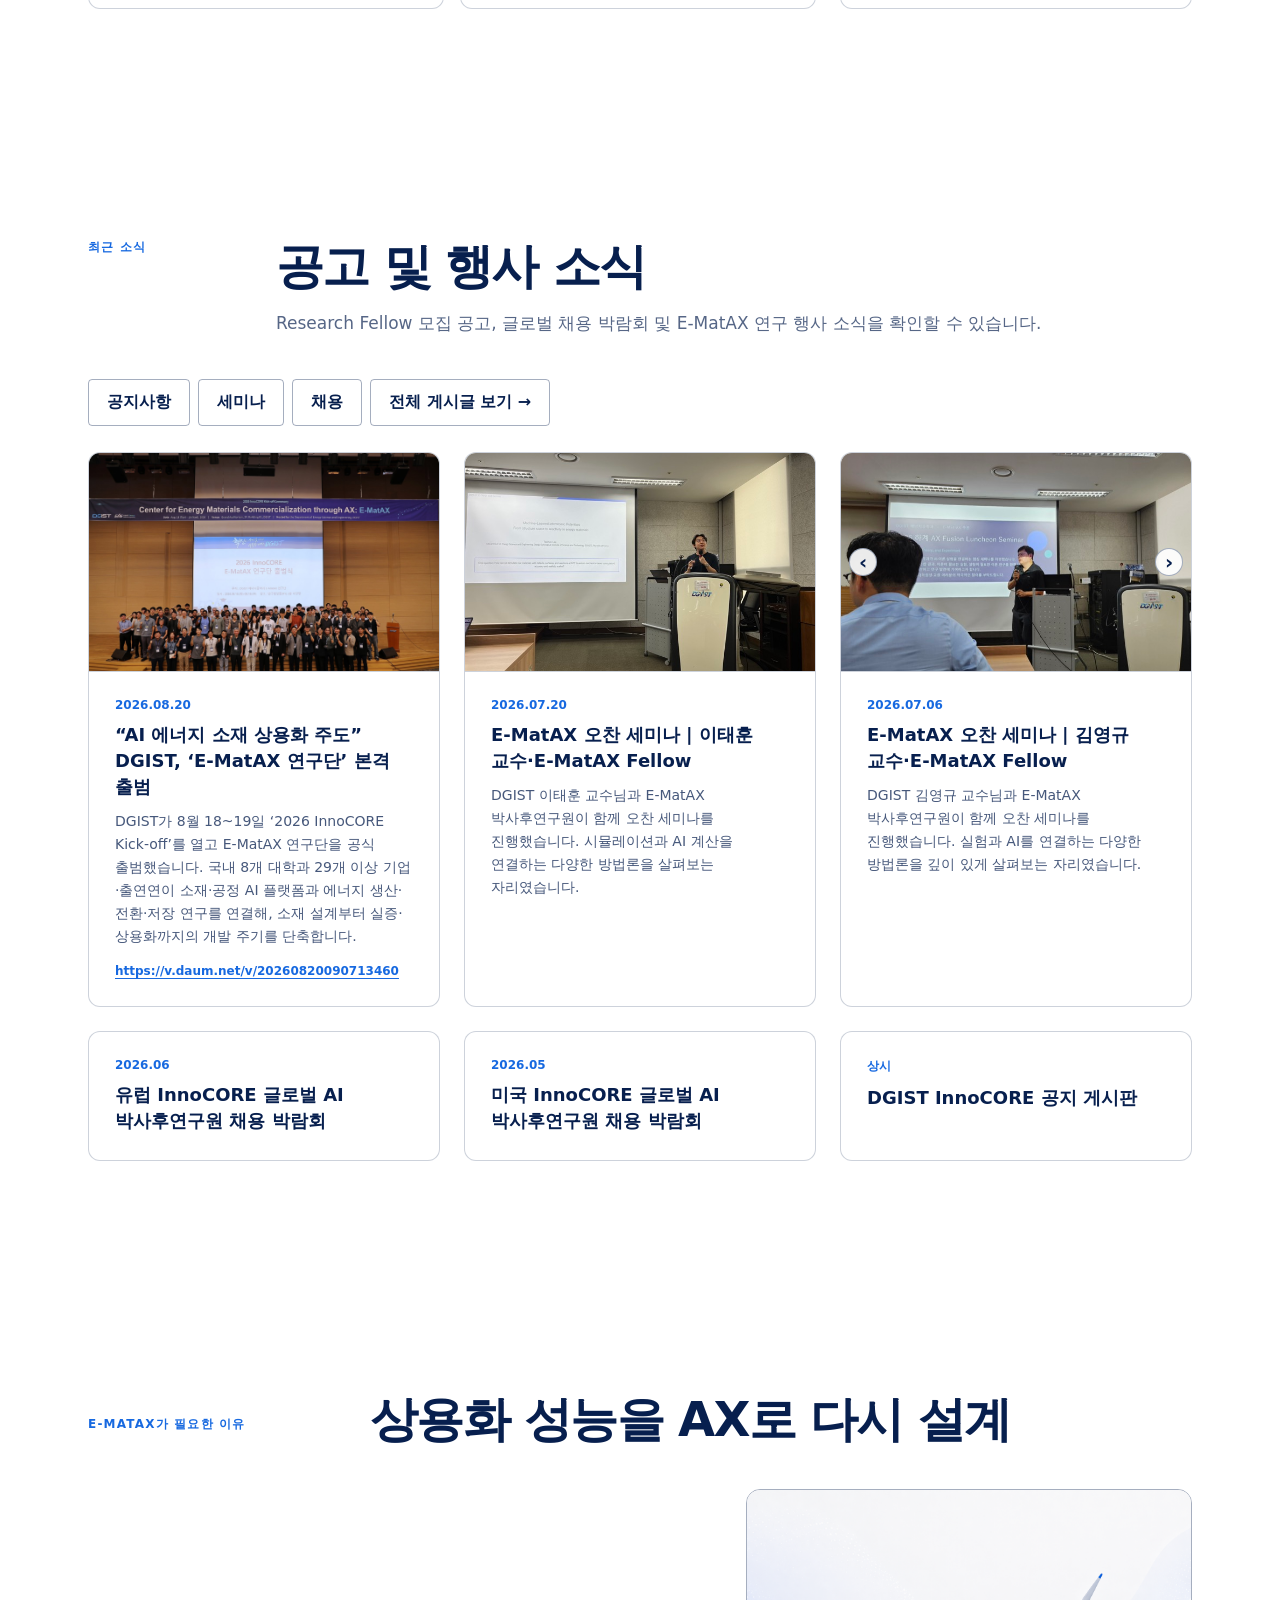
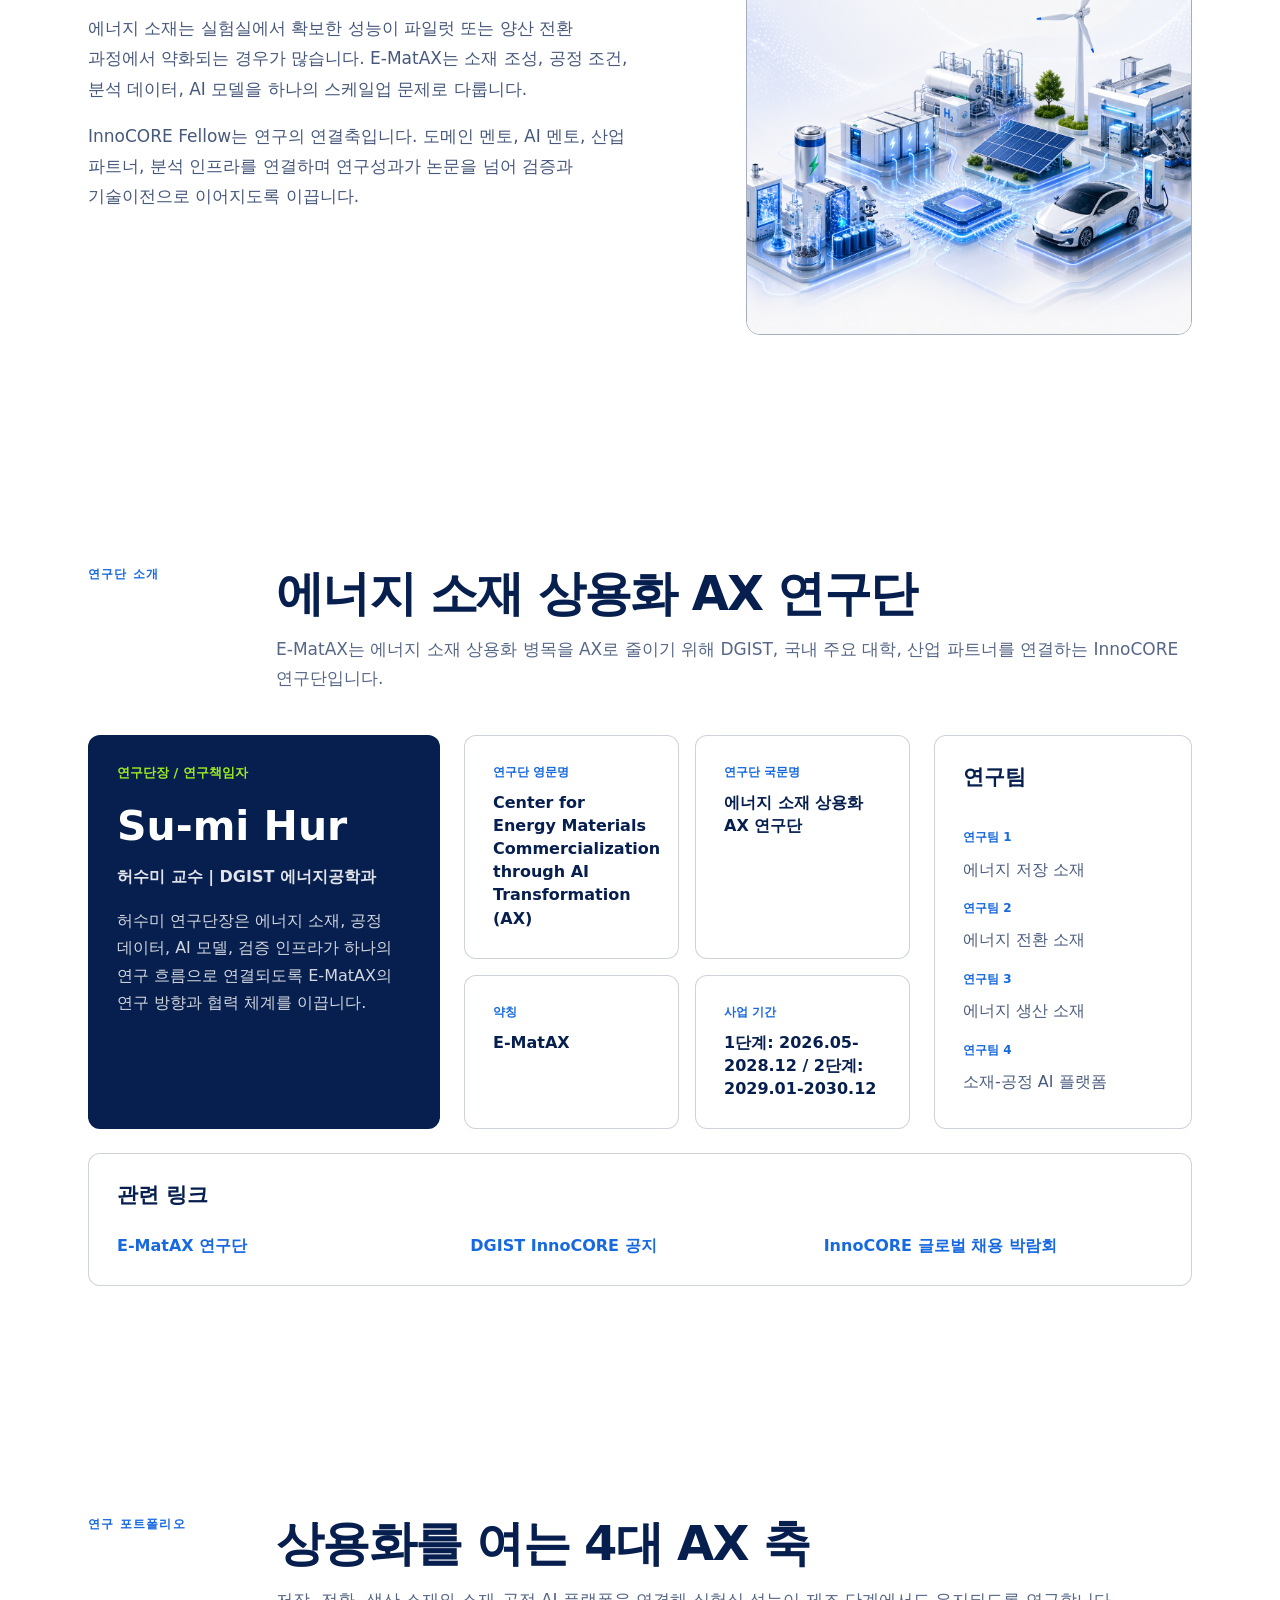
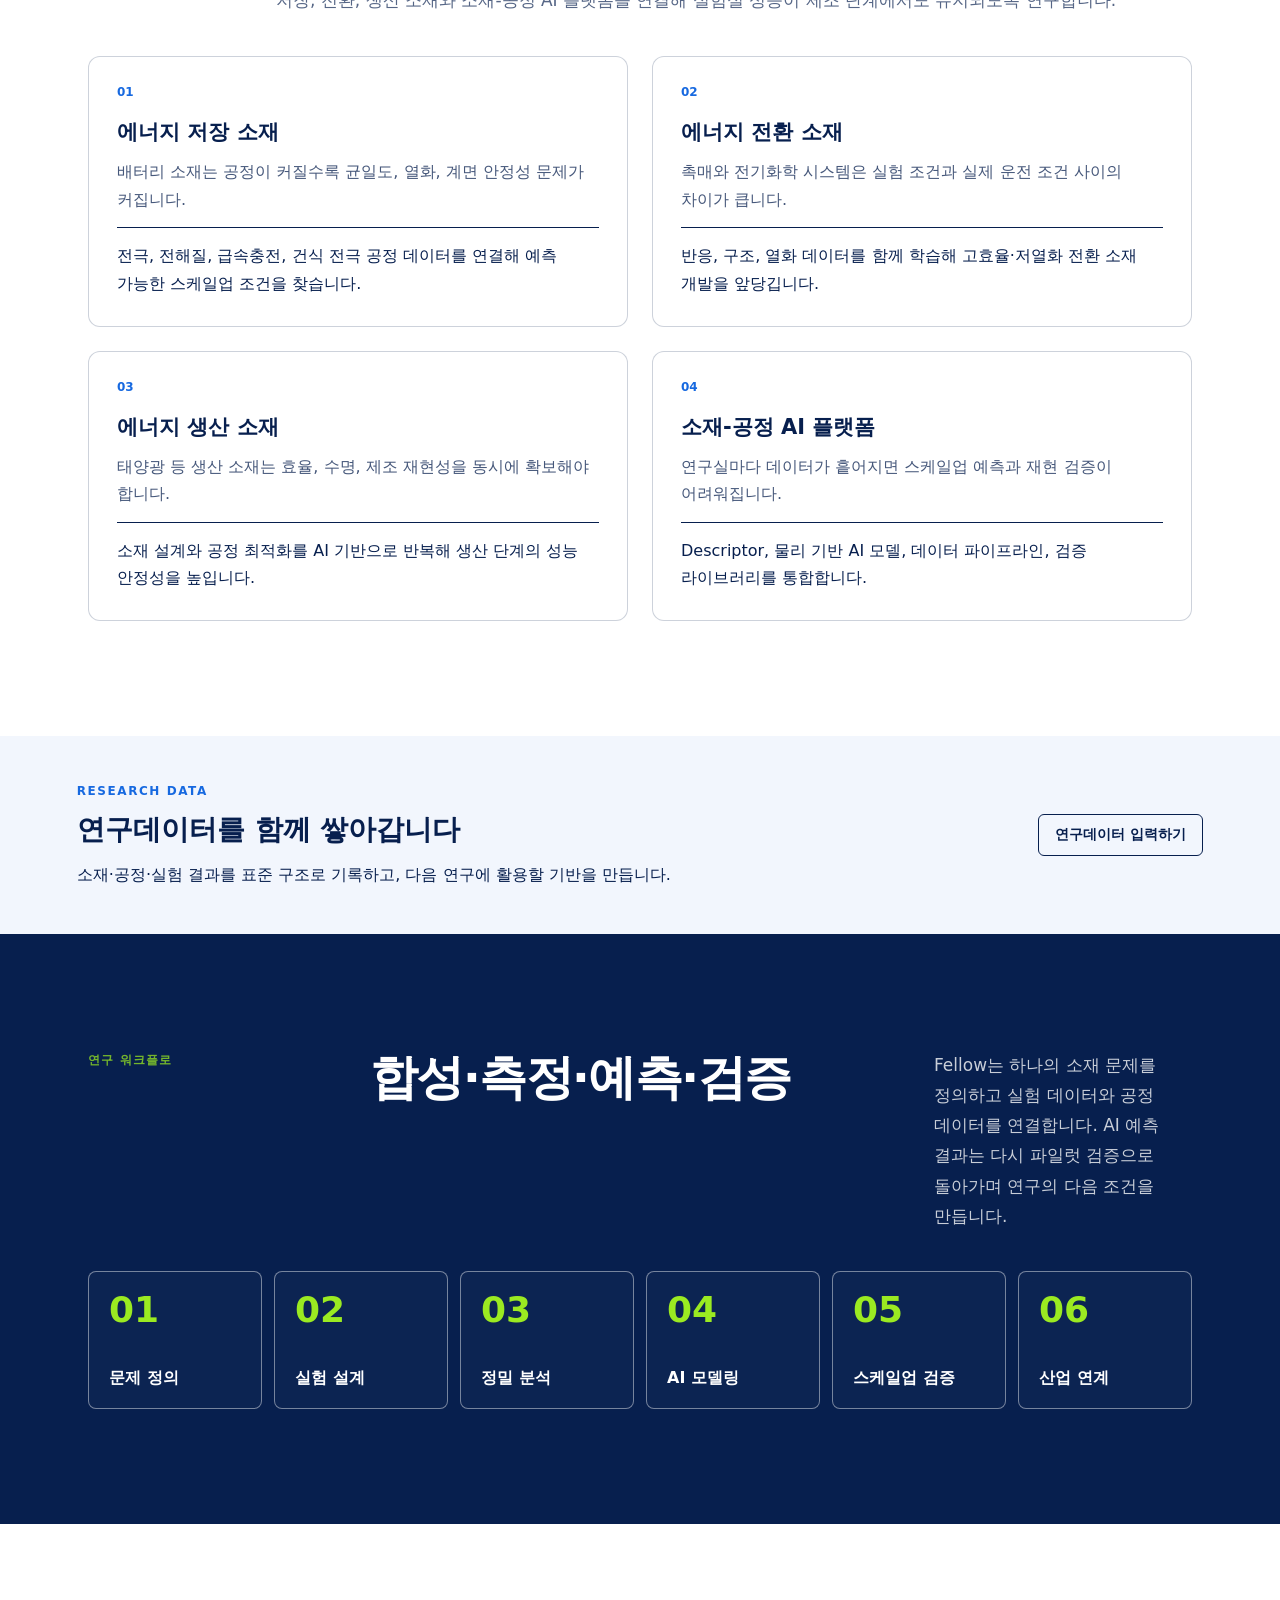
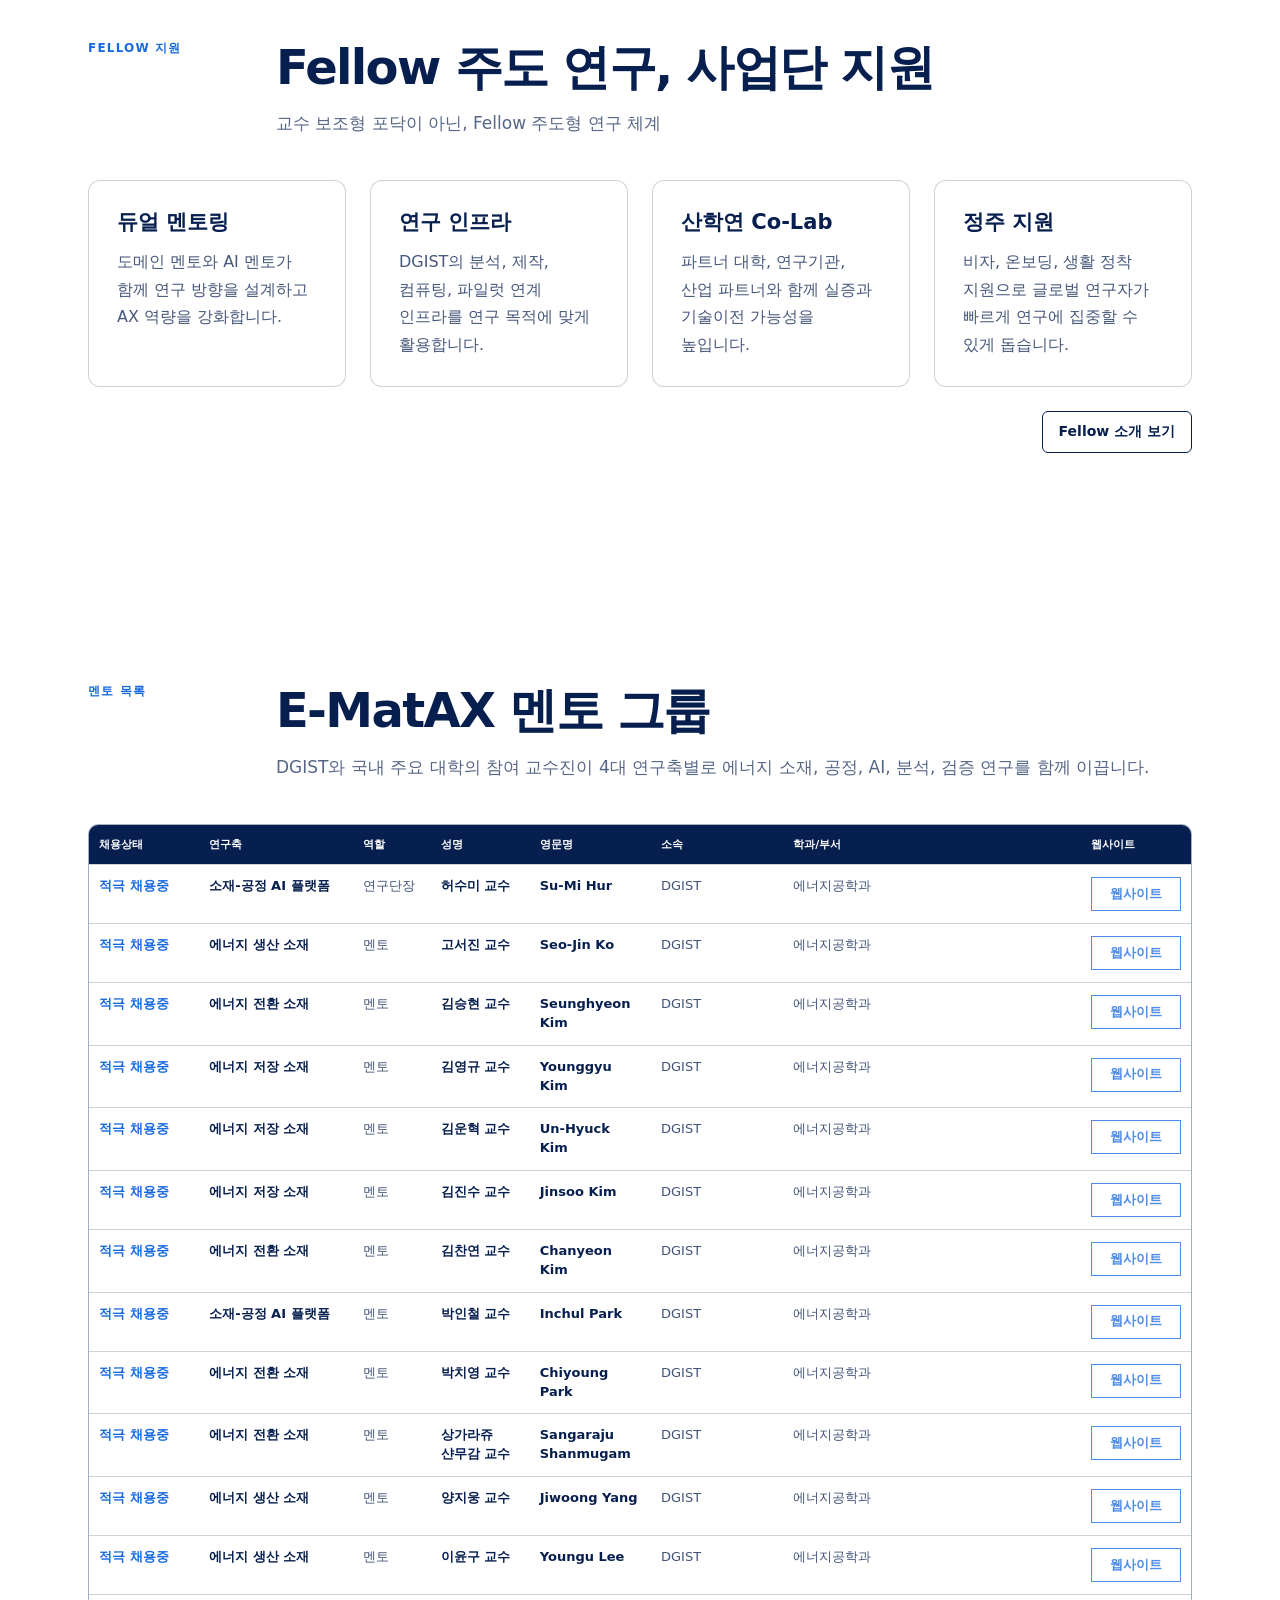
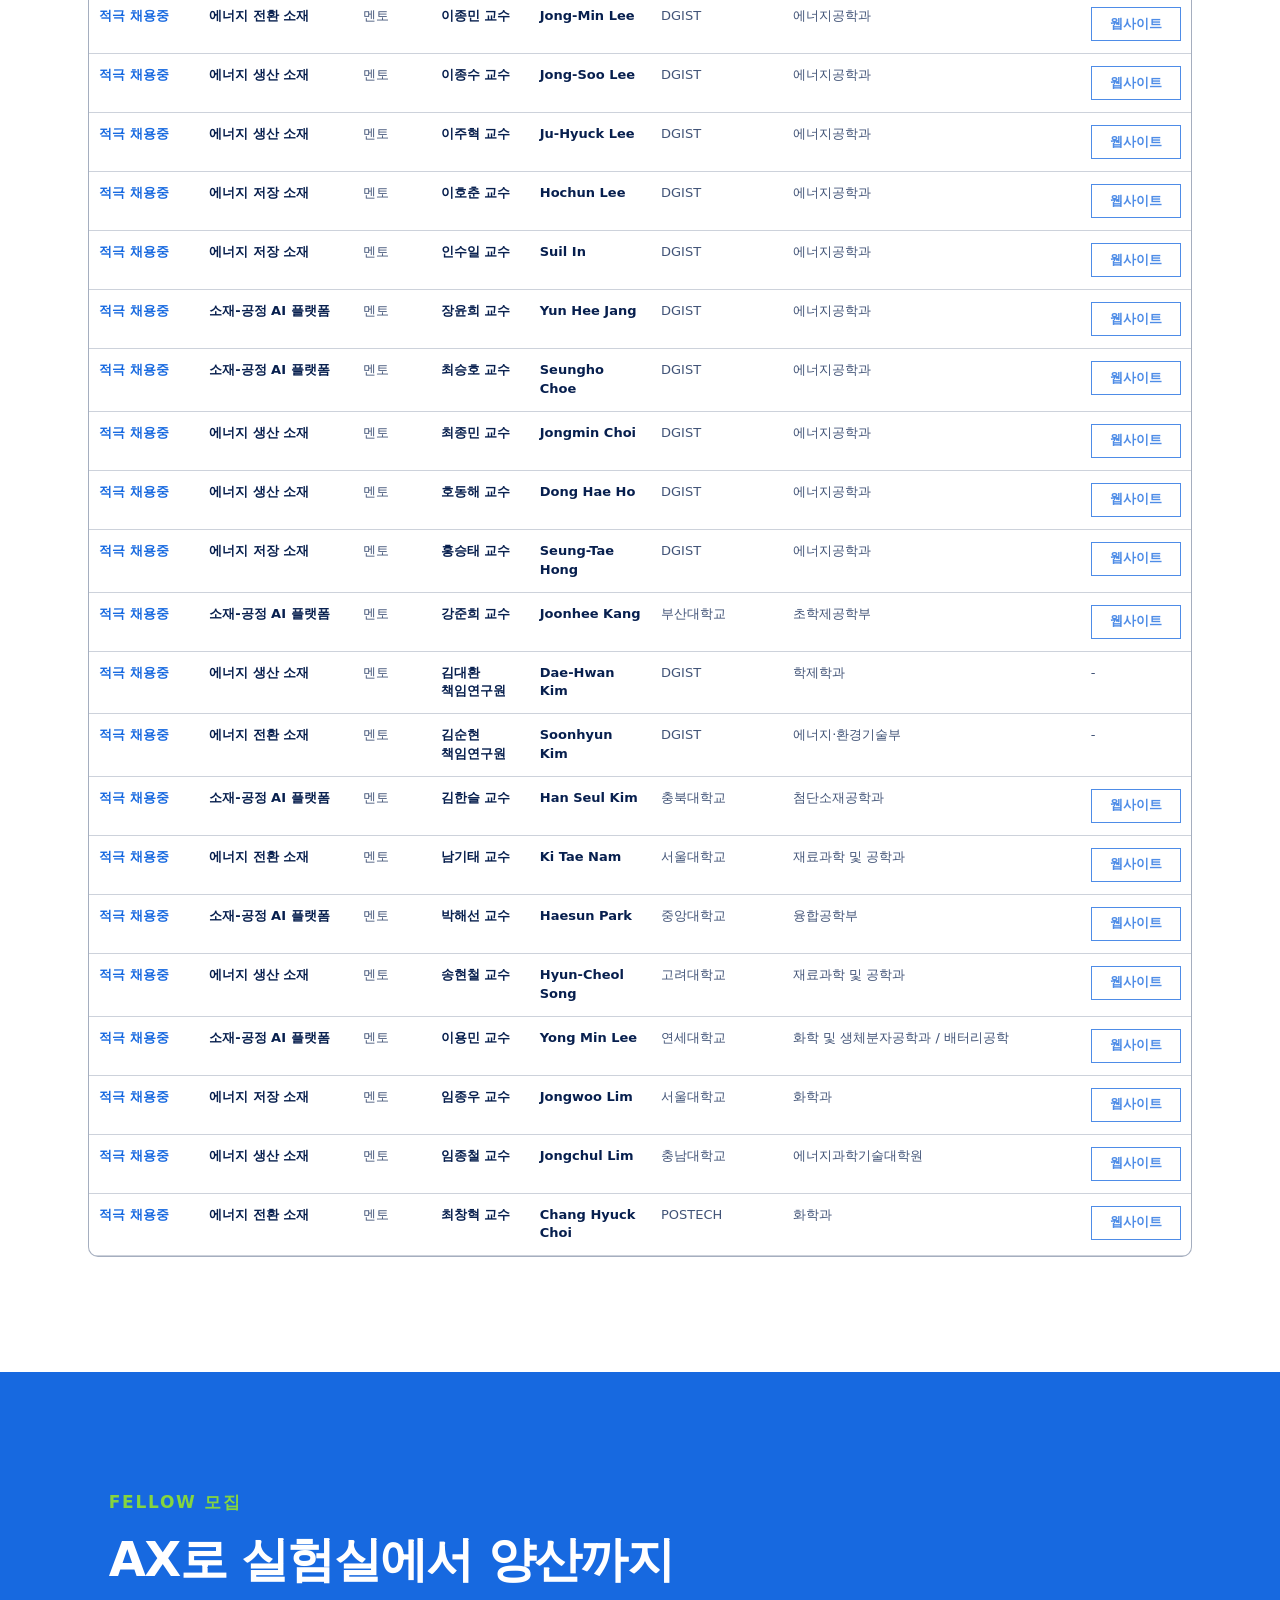
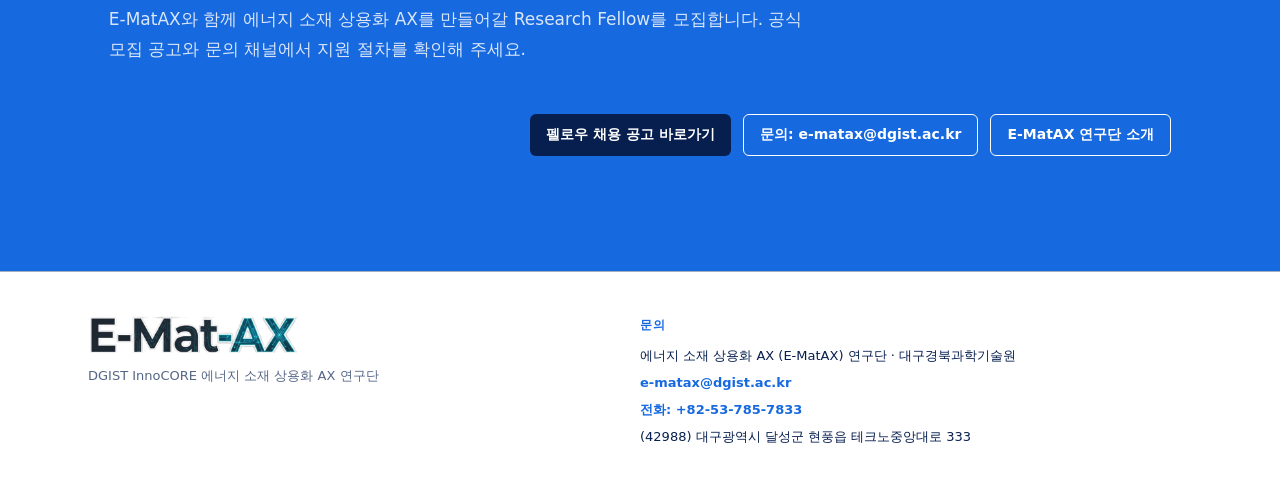
==== commit efe8b4e3: "feat: publish notices, seminar and recruitment boards" ====
--- a/index.html
+++ b/index.html
@@ -5,7 +5,7 @@
     <meta name="viewport" content="width=device-width, initial-scale=1" />
     <title>DGIST InnoCORE E-MatAX 사업단</title>
     <link rel="icon" href="./assets/favicon.svg" type="image/svg+xml" />
-    <link rel="stylesheet" href="./styles.css?v=20260905-i18n-v2" />
+    <link rel="stylesheet" href="./styles.css?v=20261101-boards" />
     <link rel="stylesheet" href="./data-portal/entry.css?v=20260916-data" />
   </head>
   <body>
@@ -66,6 +66,12 @@
           <h2 id="news-title" data-field="newsTitle"></h2>
           <span data-field="newsLead"></span>
         </div>
+        <nav class="board-shortcuts" aria-label="게시판" data-i18n-board-nav>
+          <a href="./boards.html?category=notice" data-i18n="noticeBoard">공지사항</a>
+          <a href="./boards.html?category=seminar" data-i18n="seminarBoard">세미나</a>
+          <a href="./boards.html?category=recruitment" data-i18n="recruitmentBoard">채용</a>
+          <a href="./boards.html" data-i18n="allBoards">전체 게시글 보기 →</a>
+        </nav>
         <div class="news-list"></div>
       </section>
 
@@ -172,8 +178,8 @@
       </address>
     </footer>
 
-    <script src="./site-i18n.js?v=20260905-i18n-v2"></script>
-    <script src="./content.js?v=20260916-data"></script>
-    <script src="./app.js?v=20260905-i18n-v2"></script>
+    <script src="./site-i18n.js?v=20261101-boards"></script>
+    <script src="./content.js?v=20261101-boards"></script>
+    <script src="./app.js?v=20261101-boards"></script>
   </body>
 </html>
--- a/styles.css
+++ b/styles.css
@@ -148,6 +148,31 @@
   justify-content: center;
   gap: 2px;
   scrollbar-width: none;
+}
+
+.board-shortcuts {
+  grid-column: 2 / -2;
+  display: flex;
+  flex-wrap: wrap;
+  gap: 8px;
+  margin: 0 0 26px;
+}
+
+.board-shortcuts a {
+  padding: 12px 18px;
+  border: 1px solid var(--line-strong);
+  border-radius: 4px;
+  color: var(--navy);
+  font-weight: 650;
+  text-decoration: none;
+}
+
+.board-shortcuts a:hover { color: var(--blue); border-color: var(--blue); }
+
+@media (max-width: 1360px) {
+  .site-header { grid-template-columns: minmax(0, 1fr) auto; gap: 12px; }
+  .site-nav { grid-column: 1 / -1; flex-wrap: wrap; justify-content: flex-start; }
+  .header-actions { grid-column: 2; grid-row: 1; }
 }
 
 .site-nav::-webkit-scrollbar {
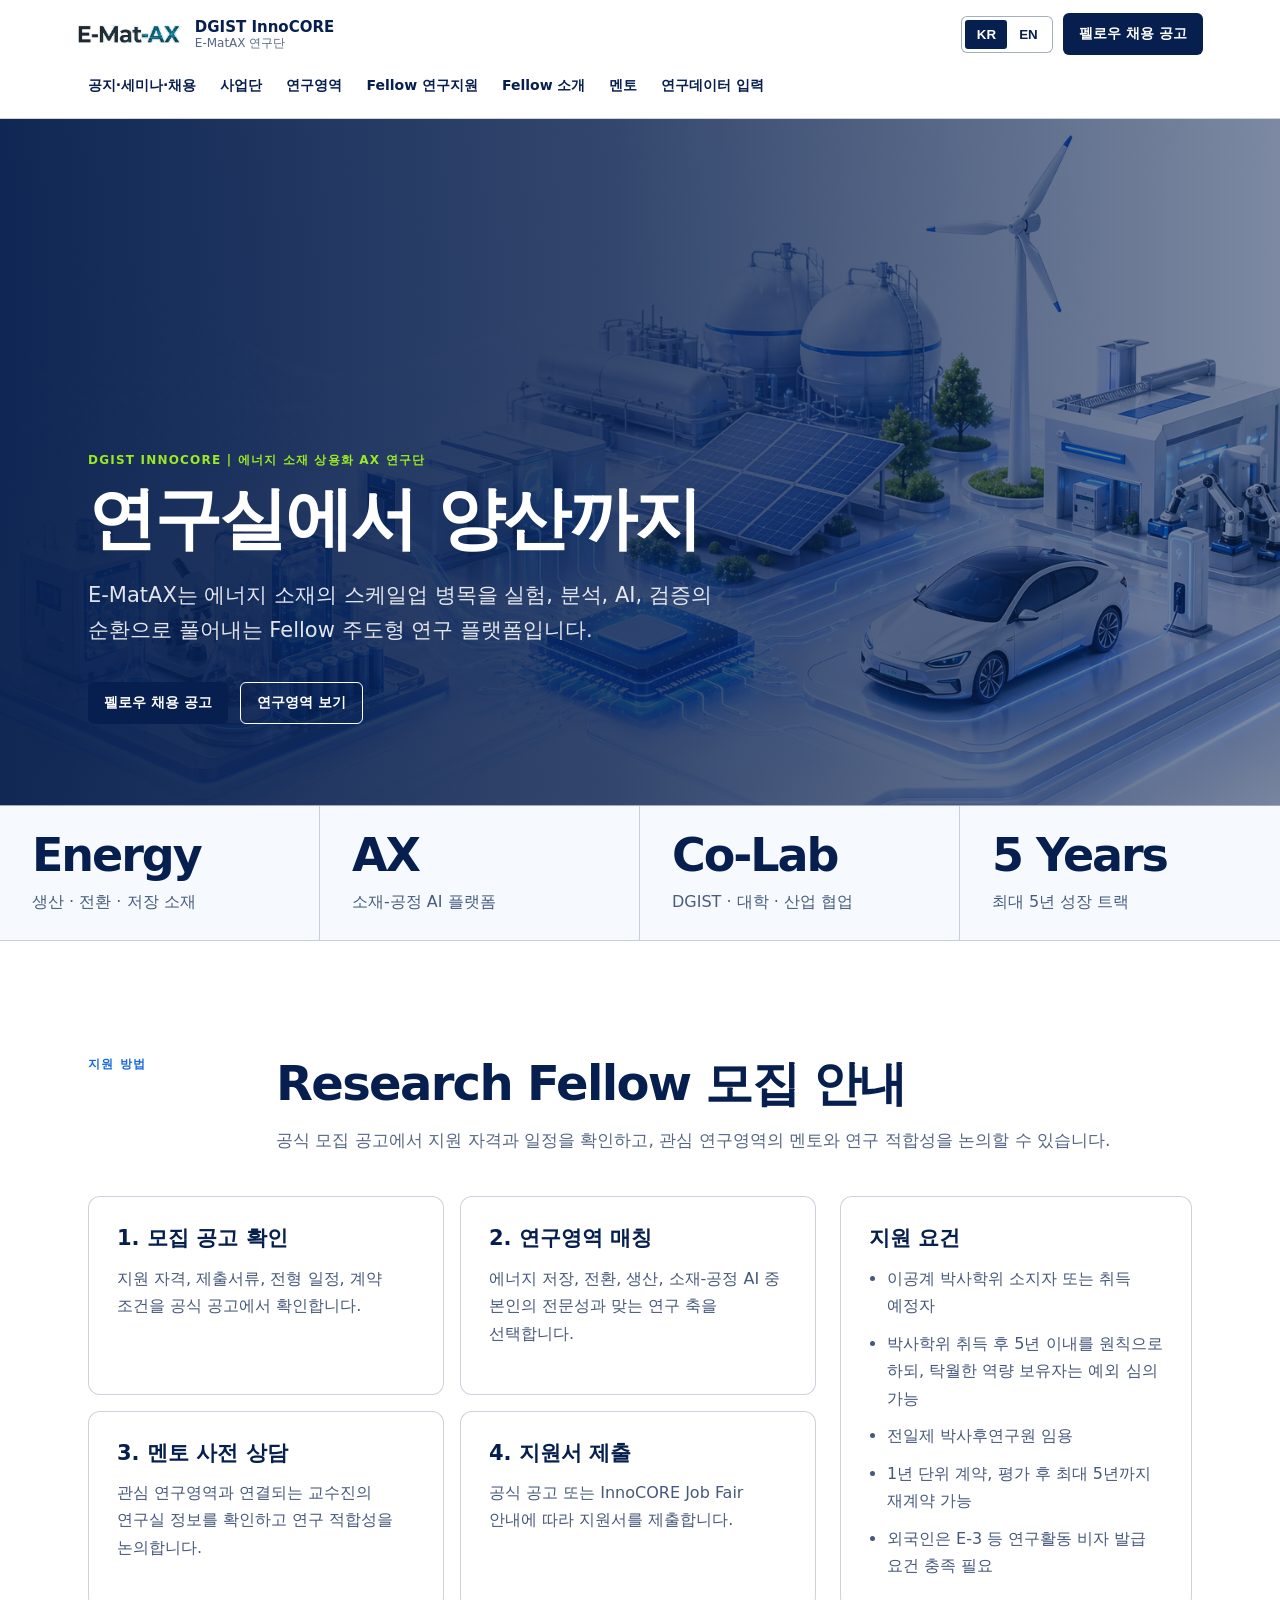
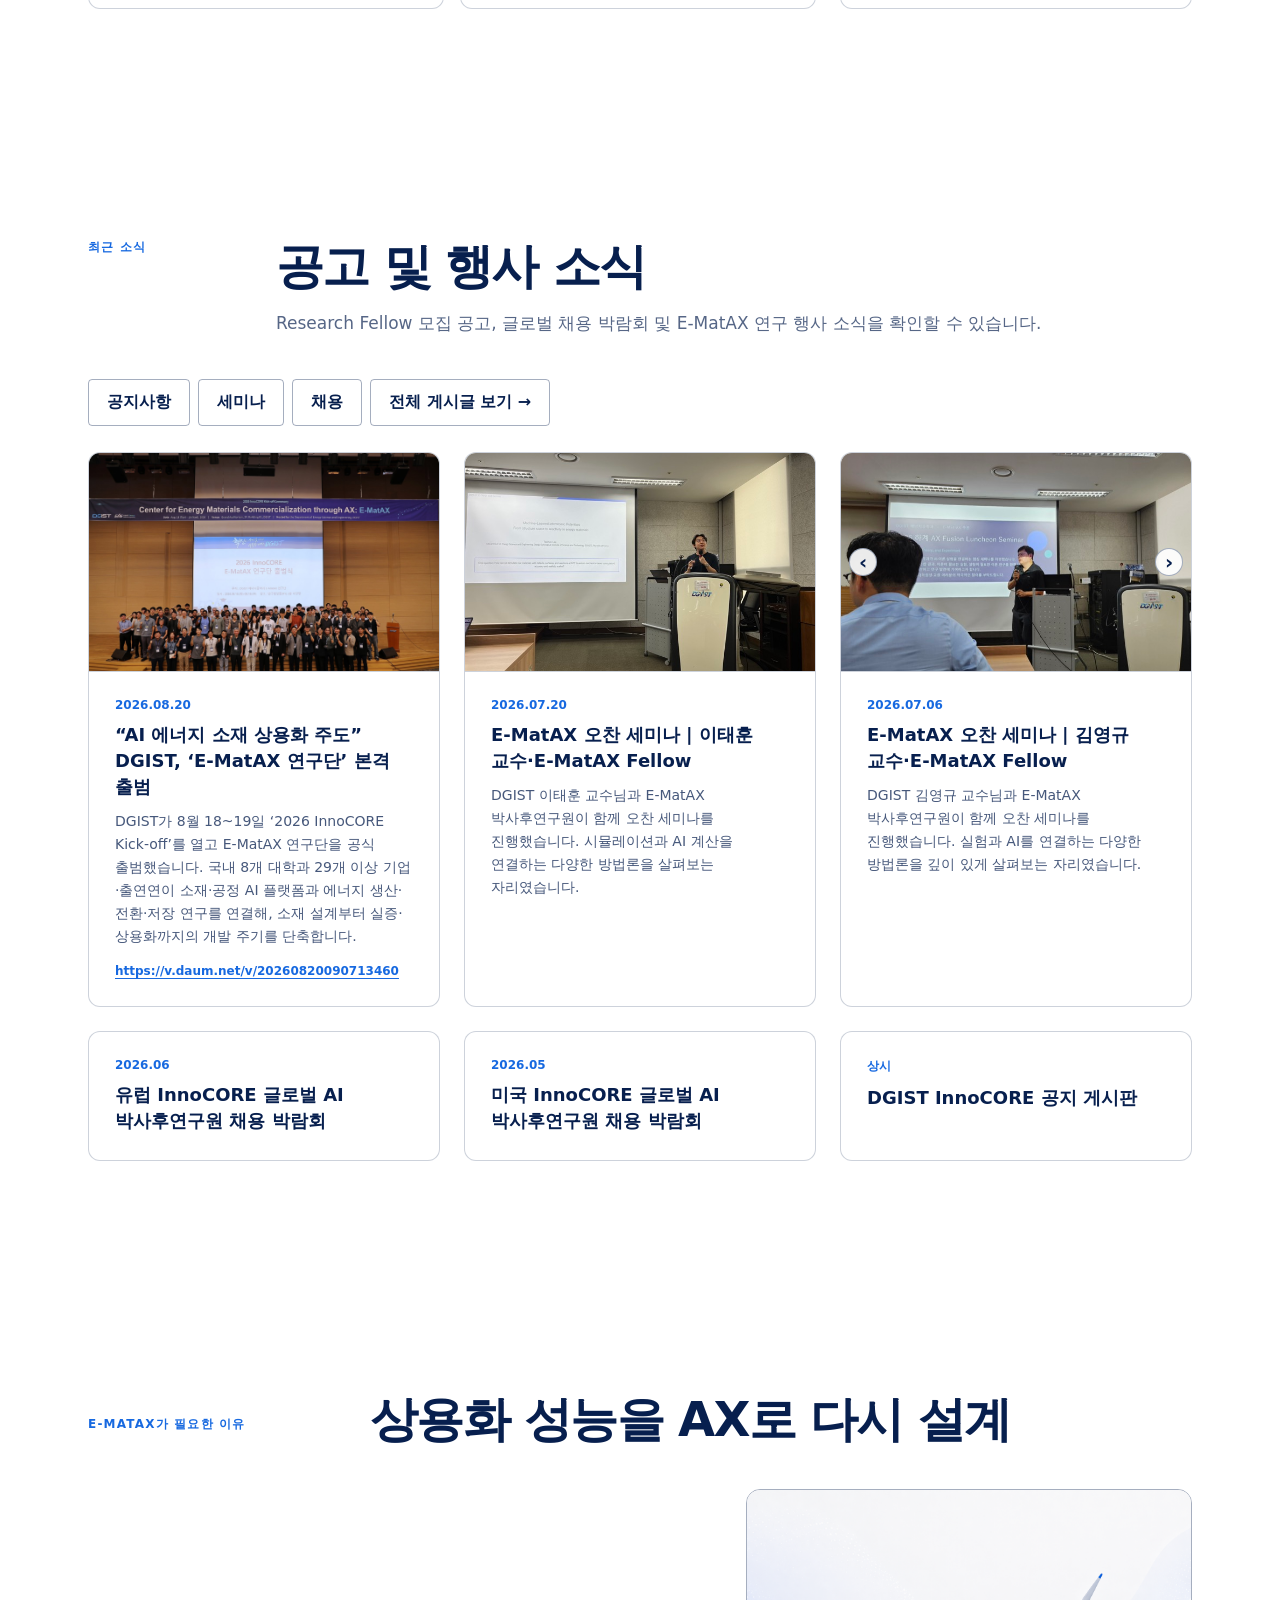
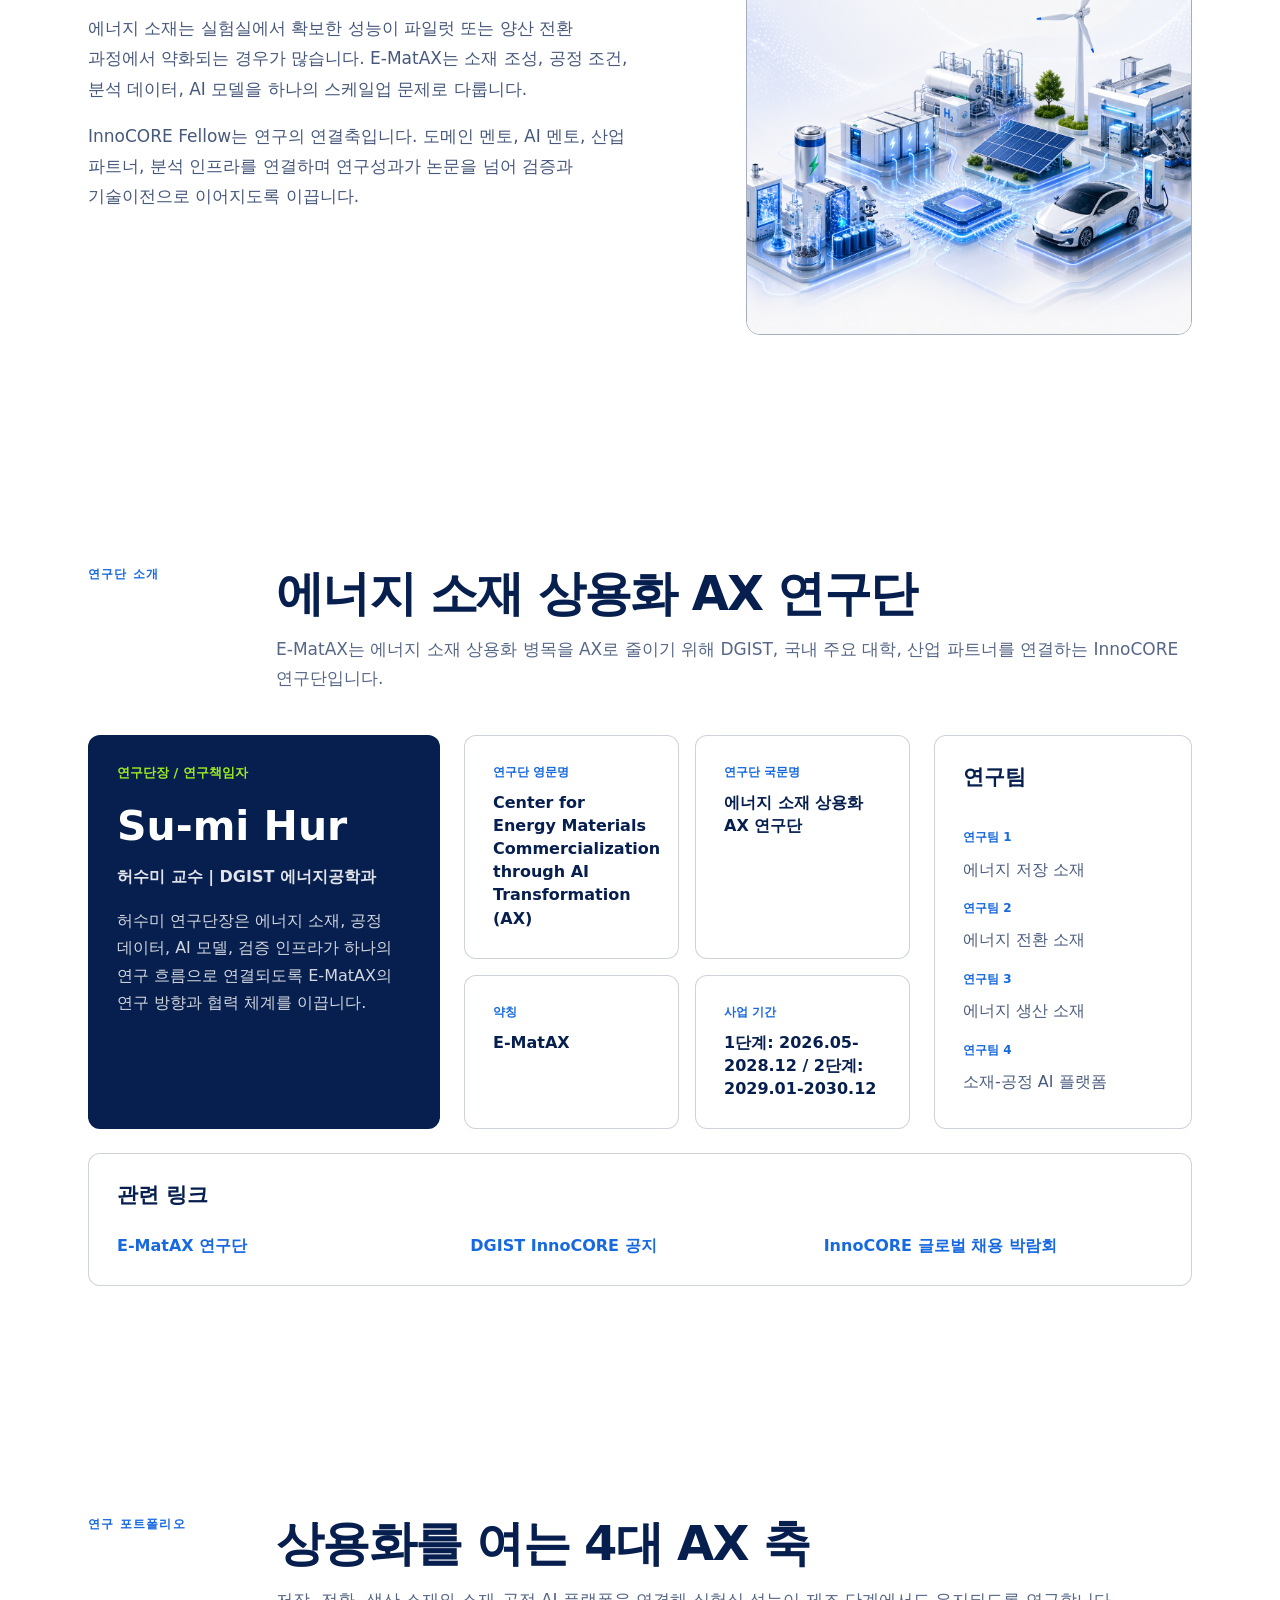
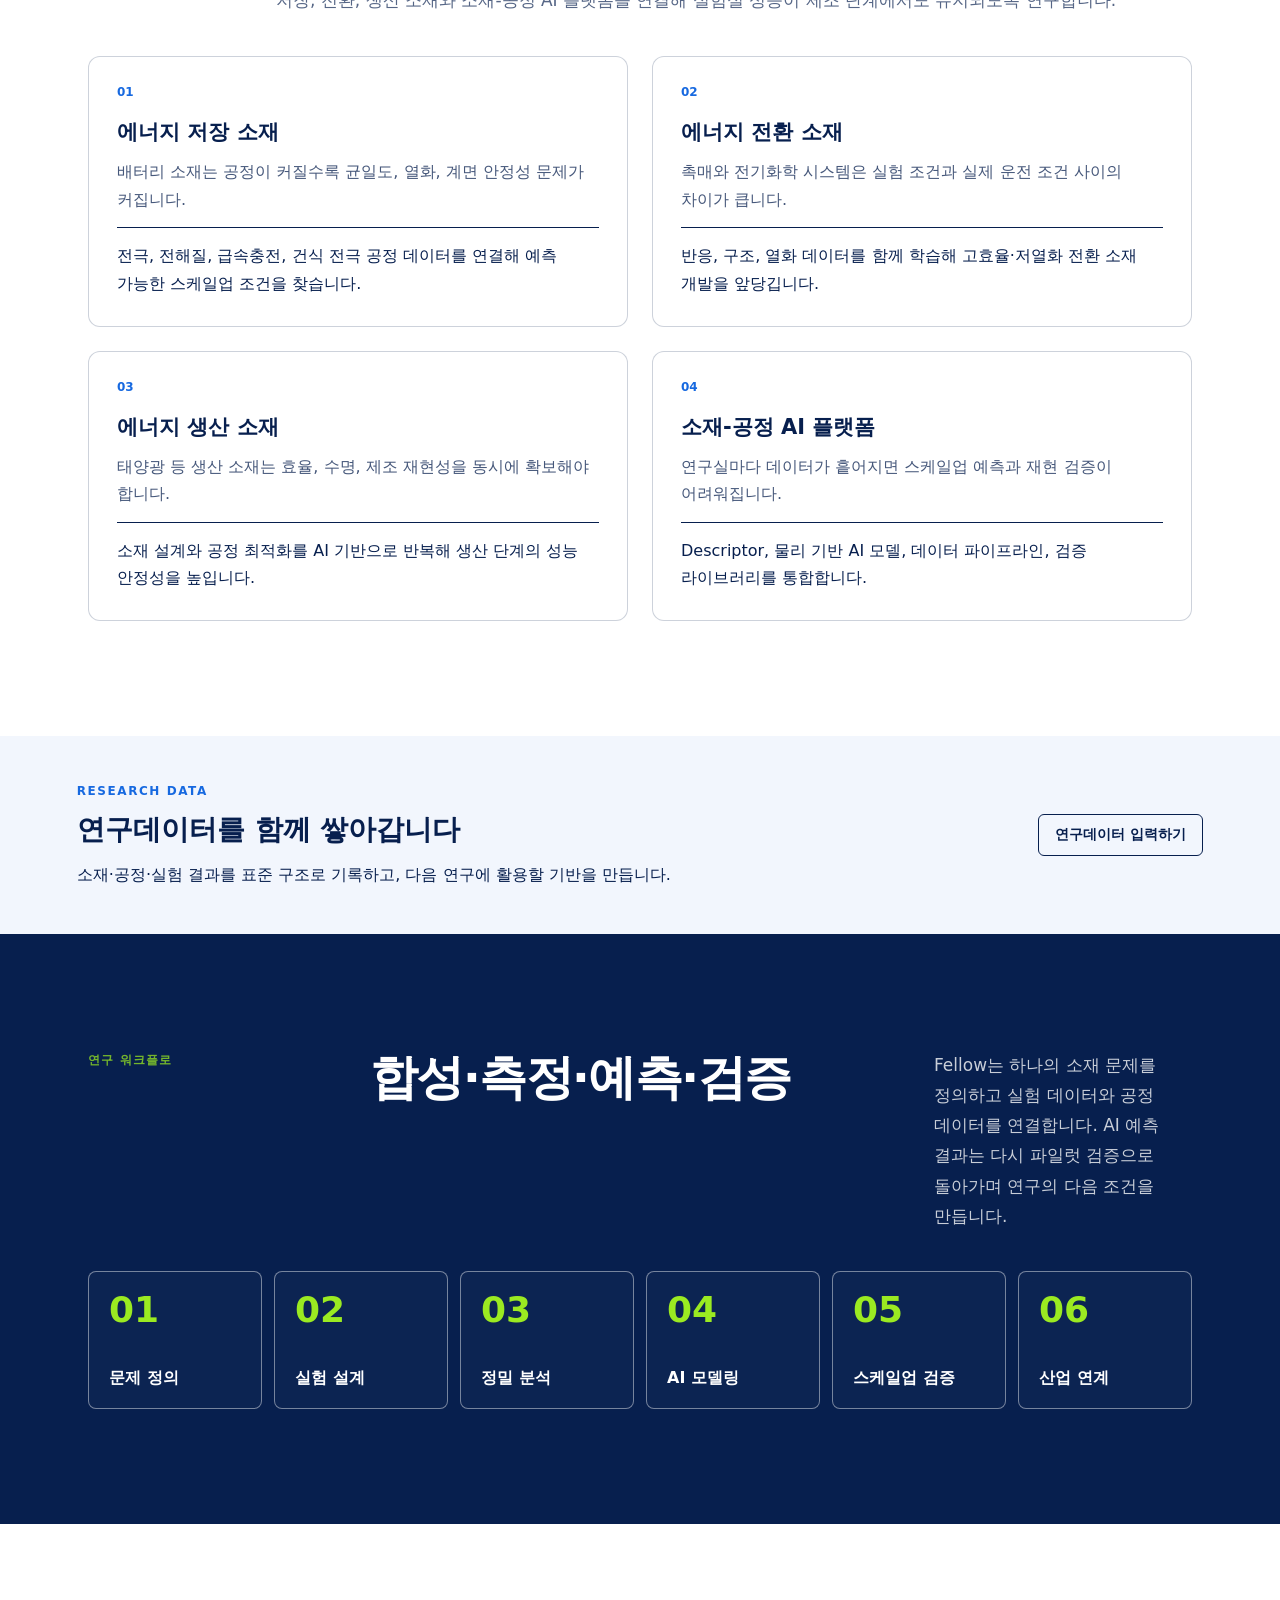
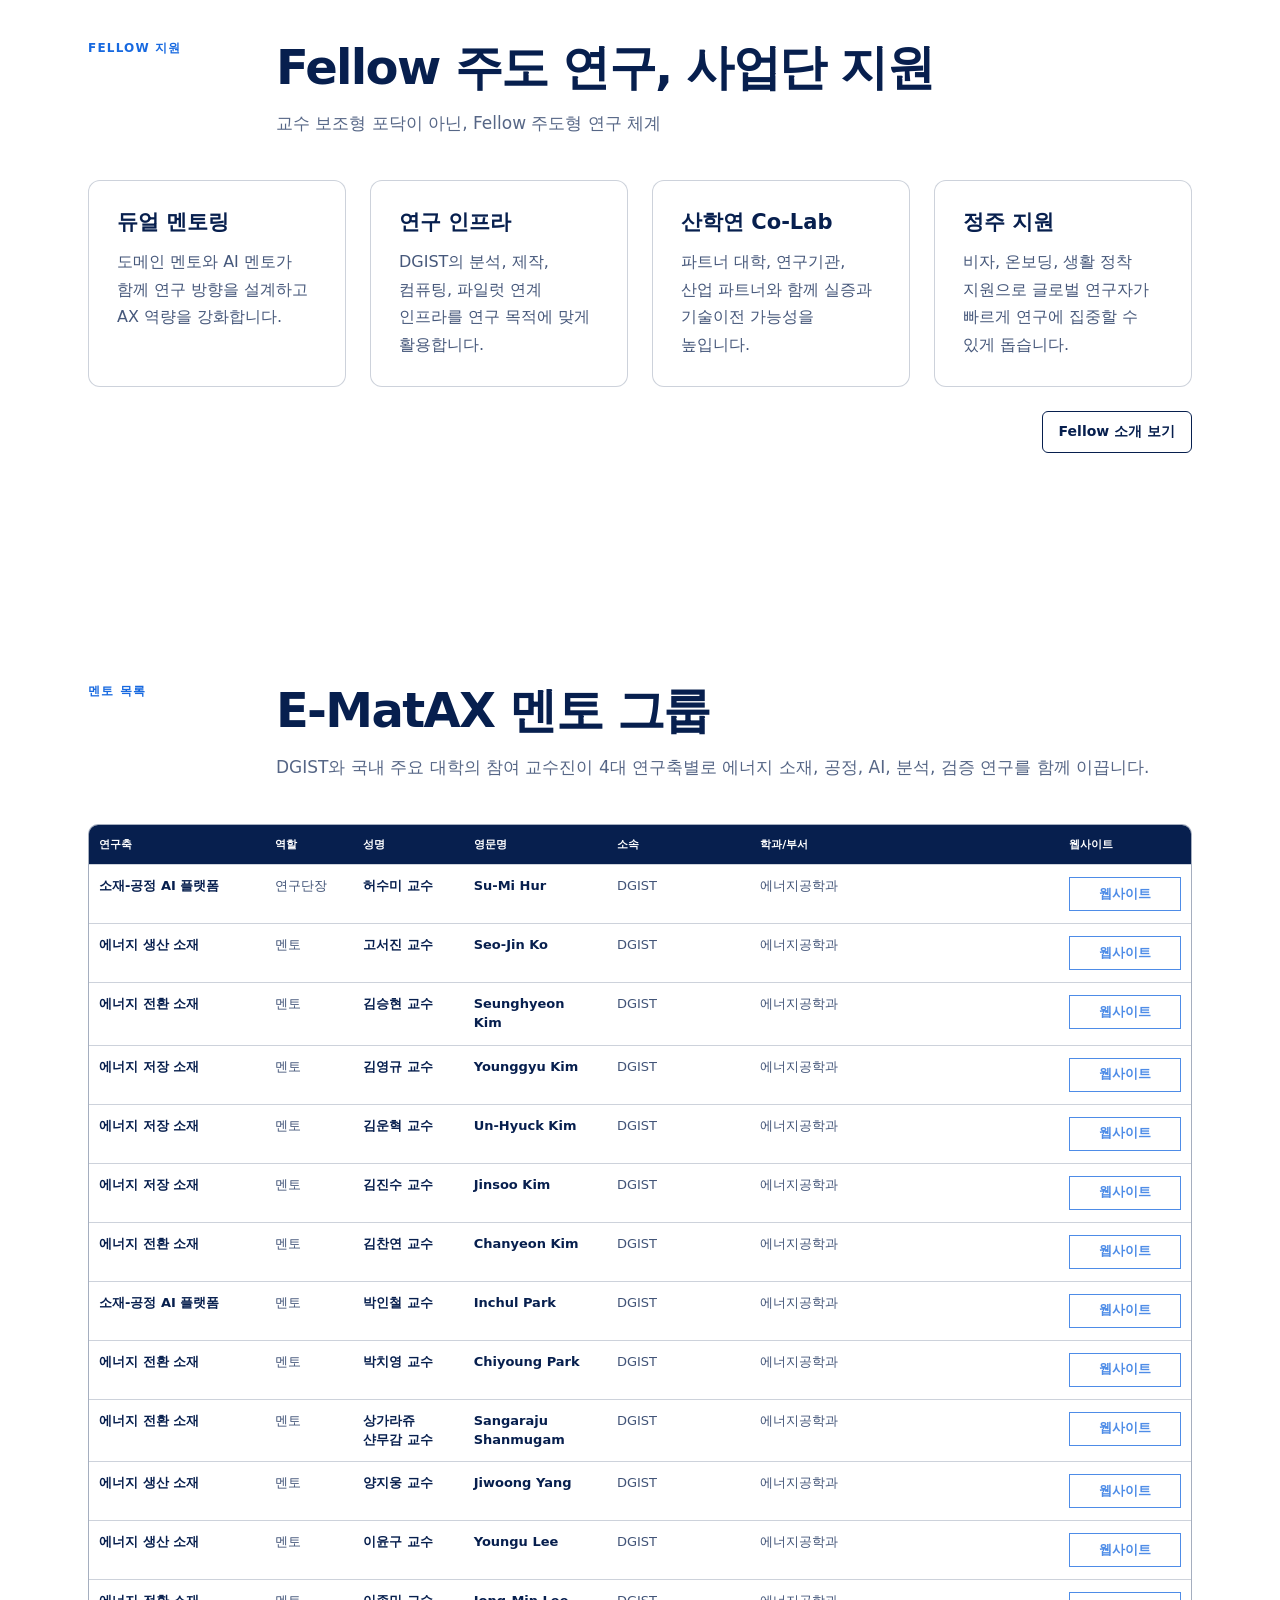
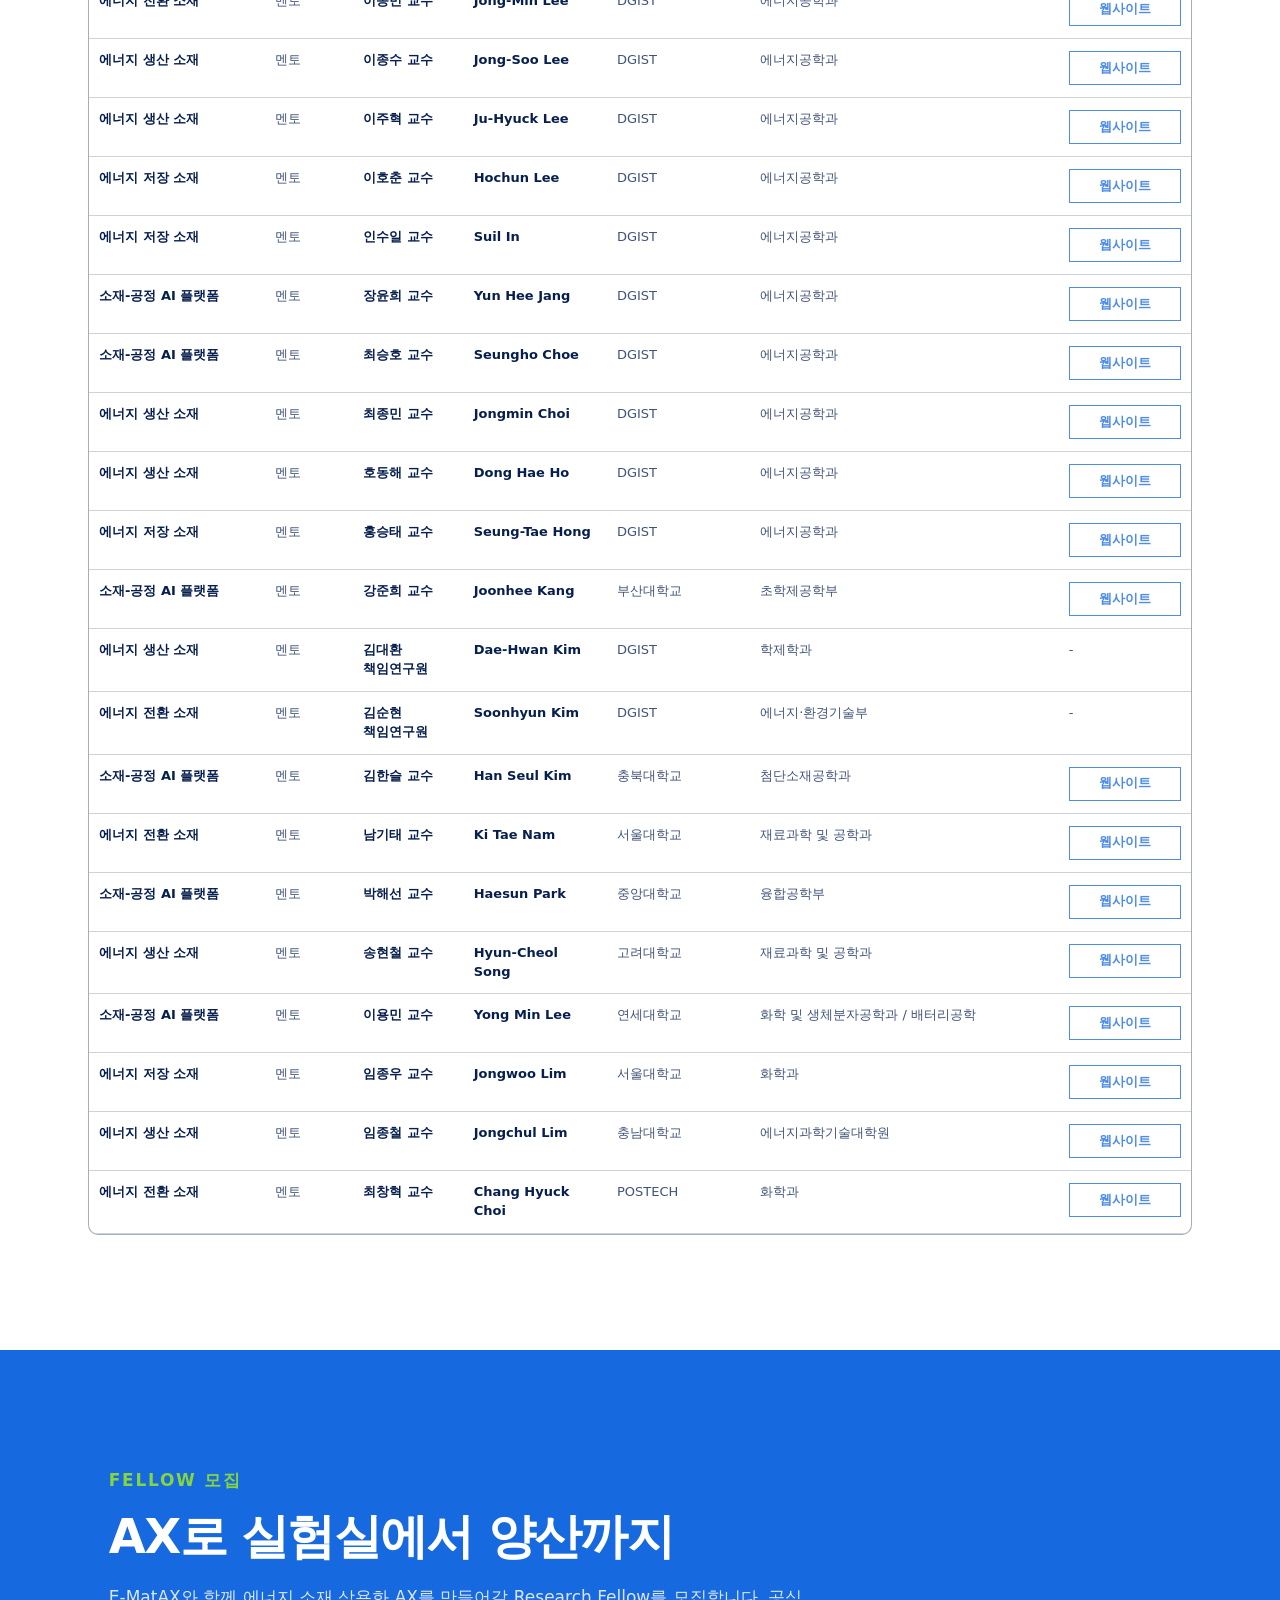
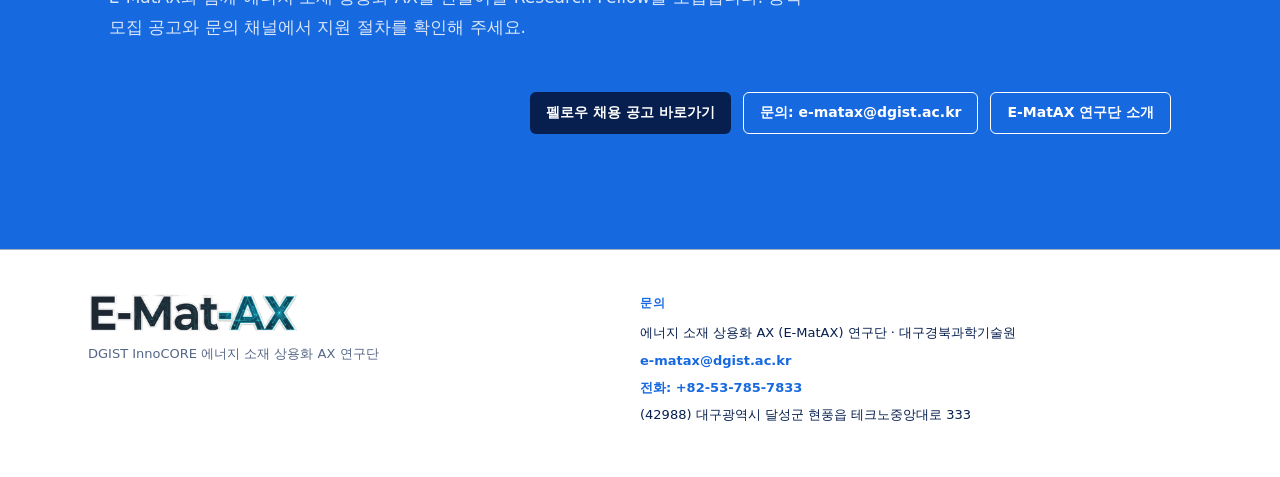
==== commit 8f1cfe66: "fix: remove mentor hiring status column and labels" ====
--- a/index.html
+++ b/index.html
@@ -5,7 +5,7 @@
     <meta name="viewport" content="width=device-width, initial-scale=1" />
     <title>DGIST InnoCORE E-MatAX 사업단</title>
     <link rel="icon" href="./assets/favicon.svg" type="image/svg+xml" />
-    <link rel="stylesheet" href="./styles.css?v=20261101-boards" />
+    <link rel="stylesheet" href="./styles.css?v=20261102-mentor" />
     <link rel="stylesheet" href="./data-portal/entry.css?v=20260916-data" />
   </head>
   <body>
@@ -178,8 +178,8 @@
       </address>
     </footer>
 
-    <script src="./site-i18n.js?v=20261101-boards"></script>
-    <script src="./content.js?v=20261101-boards"></script>
-    <script src="./app.js?v=20261101-boards"></script>
+    <script src="./site-i18n.js?v=20261102-mentor"></script>
+    <script src="./content.js?v=20261102-mentor"></script>
+    <script src="./app.js?v=20261102-mentor"></script>
   </body>
 </html>
--- a/styles.css
+++ b/styles.css
@@ -170,6 +170,7 @@
 .board-shortcuts a:hover { color: var(--blue); border-color: var(--blue); }
 
 @media (max-width: 1360px) {
+  section[id] { scroll-margin-top: 180px; }
   .site-header { grid-template-columns: minmax(0, 1fr) auto; gap: 12px; }
   .site-nav { grid-column: 1 / -1; flex-wrap: wrap; justify-content: flex-start; }
   .header-actions { grid-column: 2; grid-row: 1; }
@@ -1102,34 +1103,6 @@
   font-size: 13px;
 }
 
-.admin-radio-group {
-  display: grid;
-  grid-template-columns: repeat(2, minmax(0, 1fr));
-  gap: 8px;
-}
-
-.admin-radio-group label {
-  display: flex;
-  min-height: 42px;
-  align-items: center;
-  gap: 8px;
-  border: 1px solid var(--navy);
-  padding: 0 12px;
-  cursor: pointer;
-}
-
-.admin-radio-group input {
-  accent-color: var(--blue);
-}
-
-.admin-radio-group span {
-  margin: 0;
-  color: var(--navy);
-  opacity: 1;
-  font-size: 14px;
-  font-weight: 820;
-}
-
 .admin-output-panel {
   display: grid;
   gap: 10px;
@@ -1428,17 +1401,6 @@
   grid-column: 3 / 11;
 }
 
-.opening-status {
-  width: max-content;
-  border: 1px solid var(--blue);
-  border-radius: 4px;
-  padding: 6px 10px;
-  color: var(--blue);
-  font-size: 12px;
-  font-weight: 900;
-  text-transform: uppercase;
-}
-
 .openings-grid dl {
   display: grid;
   grid-template-columns: minmax(84px, max-content) minmax(0, 1fr);
@@ -1508,36 +1470,32 @@
   font-size: 13px;
 }
 
-.mentor-col-recruiting {
+.mentor-col-area {
+  width: 16%;
+}
+
+.mentor-col-role {
+  width: 8%;
+}
+
+.mentor-col-name {
   width: 10%;
 }
 
-.mentor-col-area {
-  width: 14%;
-}
-
-.mentor-col-role {
-  width: 7%;
-}
-
-.mentor-col-name {
-  width: 9%;
-}
-
 .mentor-col-name-en {
-  width: 11%;
+  width: 13%;
 }
 
 .mentor-col-affiliation {
+  width: 13%;
+}
+
+.mentor-col-department {
+  width: 28%;
+}
+
+.mentor-col-website {
   width: 12%;
-}
-
-.mentor-col-department {
-  width: 27%;
-}
-
-.mentor-col-website {
-  width: 10%;
 }
 
 .mentor-table th,
@@ -1565,31 +1523,16 @@
   opacity: 0.76;
 }
 
-.mentor-table td:nth-child(1),
-.mentor-table td:nth-child(2),
-.mentor-table td:nth-child(4),
-.mentor-table td:nth-child(5) {
+.mentor-table .mentor-area-cell,
+.mentor-table .mentor-name-cell,
+.mentor-table .mentor-name-en-cell {
   opacity: 1;
   font-weight: 820;
 }
 
-.mentor-table td:nth-child(1) {
-  color: var(--blue);
-}
-
-.mentor-table td:nth-child(2),
-.mentor-table .mentor-area-cell {
-  color: var(--navy);
-}
-
-.mentor-table .mentor-recruiting-cell[data-status="inactive"] {
-  color: var(--navy);
-  opacity: 0.52;
-}
-
-.mentor-table td:nth-child(8) .table-link {
-  width: 100%;
-}
+.mentor-table .mentor-website-cell .table-link { width: 100%; }
+html[lang="en"] .mentor-col-name-en { width: 20%; }
+html[lang="en"] .mentor-col-affiliation { width: 16%; }
 
 .news-list {
   grid-template-columns: repeat(3, minmax(0, 1fr));
@@ -2211,6 +2154,7 @@
 }
 
 @media (max-width: 720px) {
+  section[id] { scroll-margin-top: 220px; }
   :root {
     --grid: 20px minmax(0, 1fr) 20px;
   }
@@ -2475,10 +2419,10 @@
     text-transform: uppercase;
   }
 
-  .mentor-table td:nth-child(1),
-  .mentor-table td:nth-child(2),
-  .mentor-table td:nth-child(6),
-  .mentor-table td:nth-child(7) {
+  .mentor-table .mentor-area-cell,
+  .mentor-table .mentor-role-cell,
+  .mentor-table .mentor-affiliation-cell,
+  .mentor-table .mentor-department-cell {
     font-size: 12px;
   }
 
